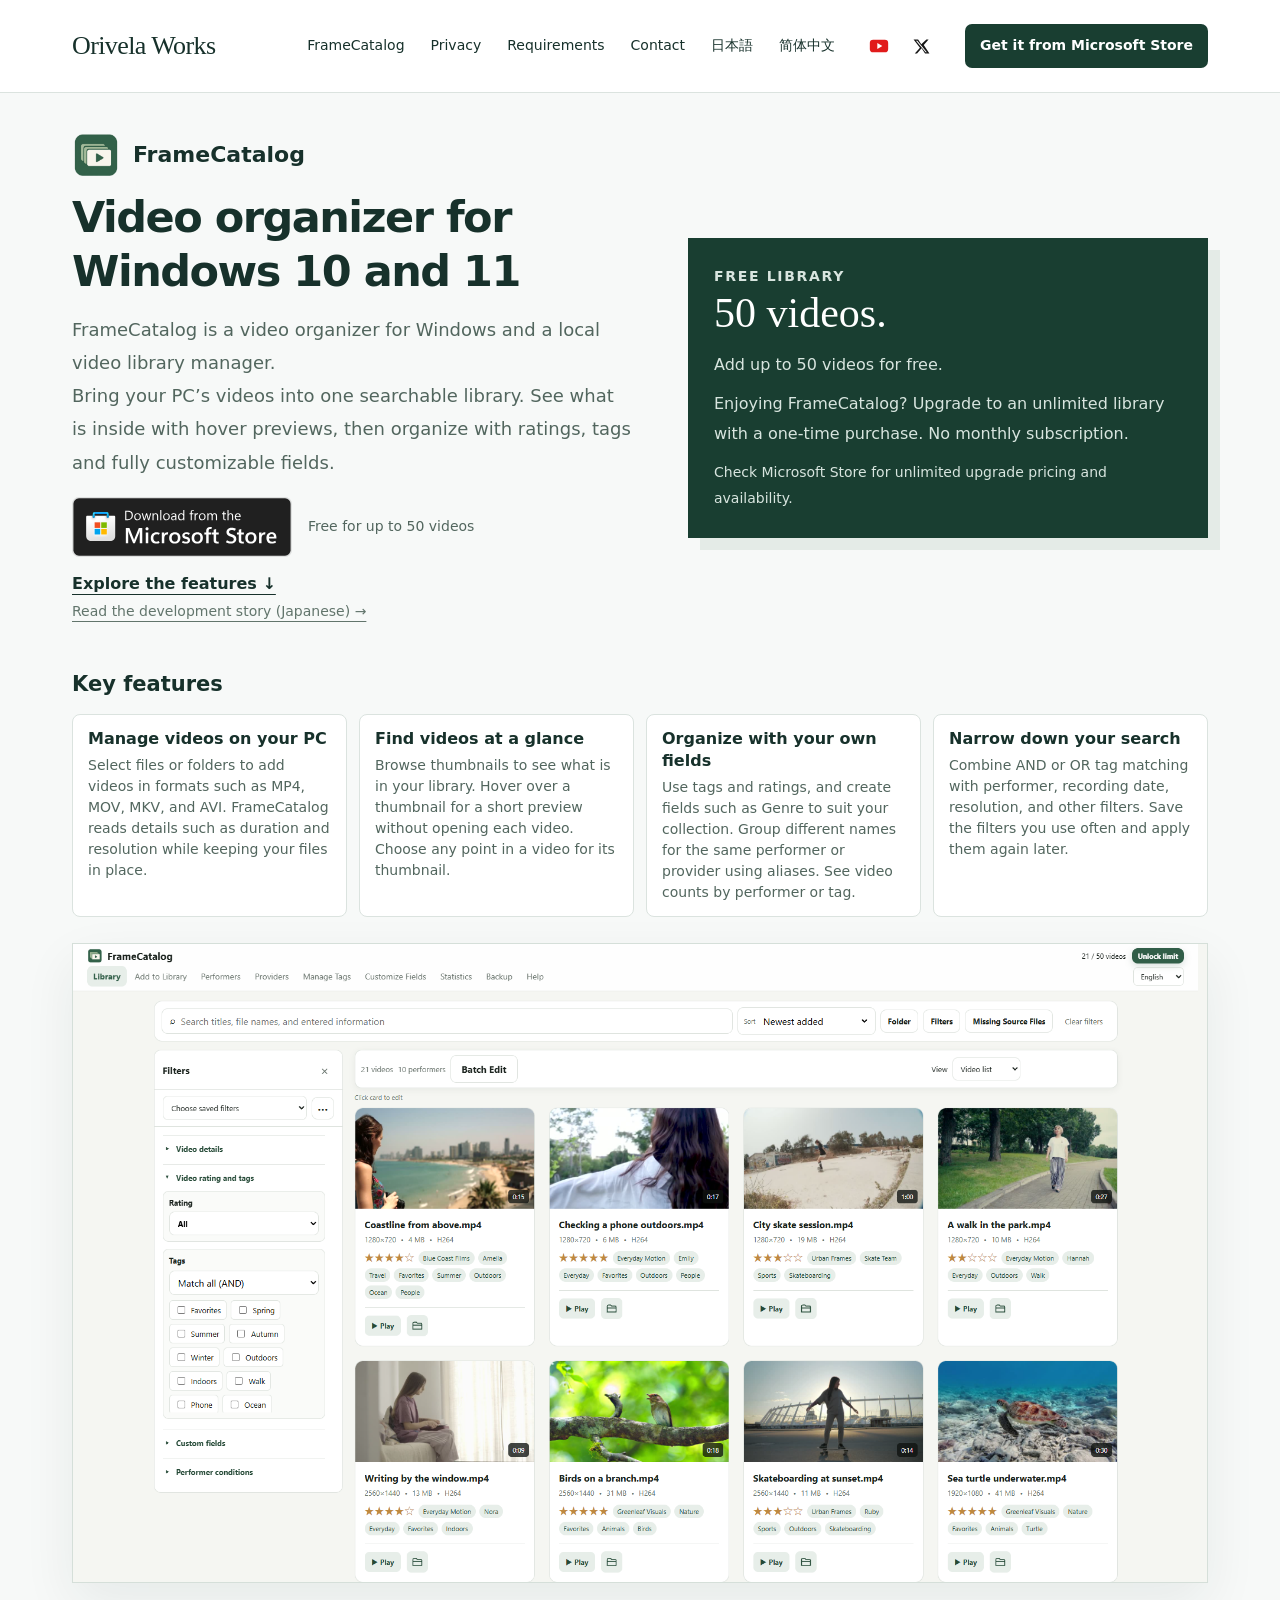
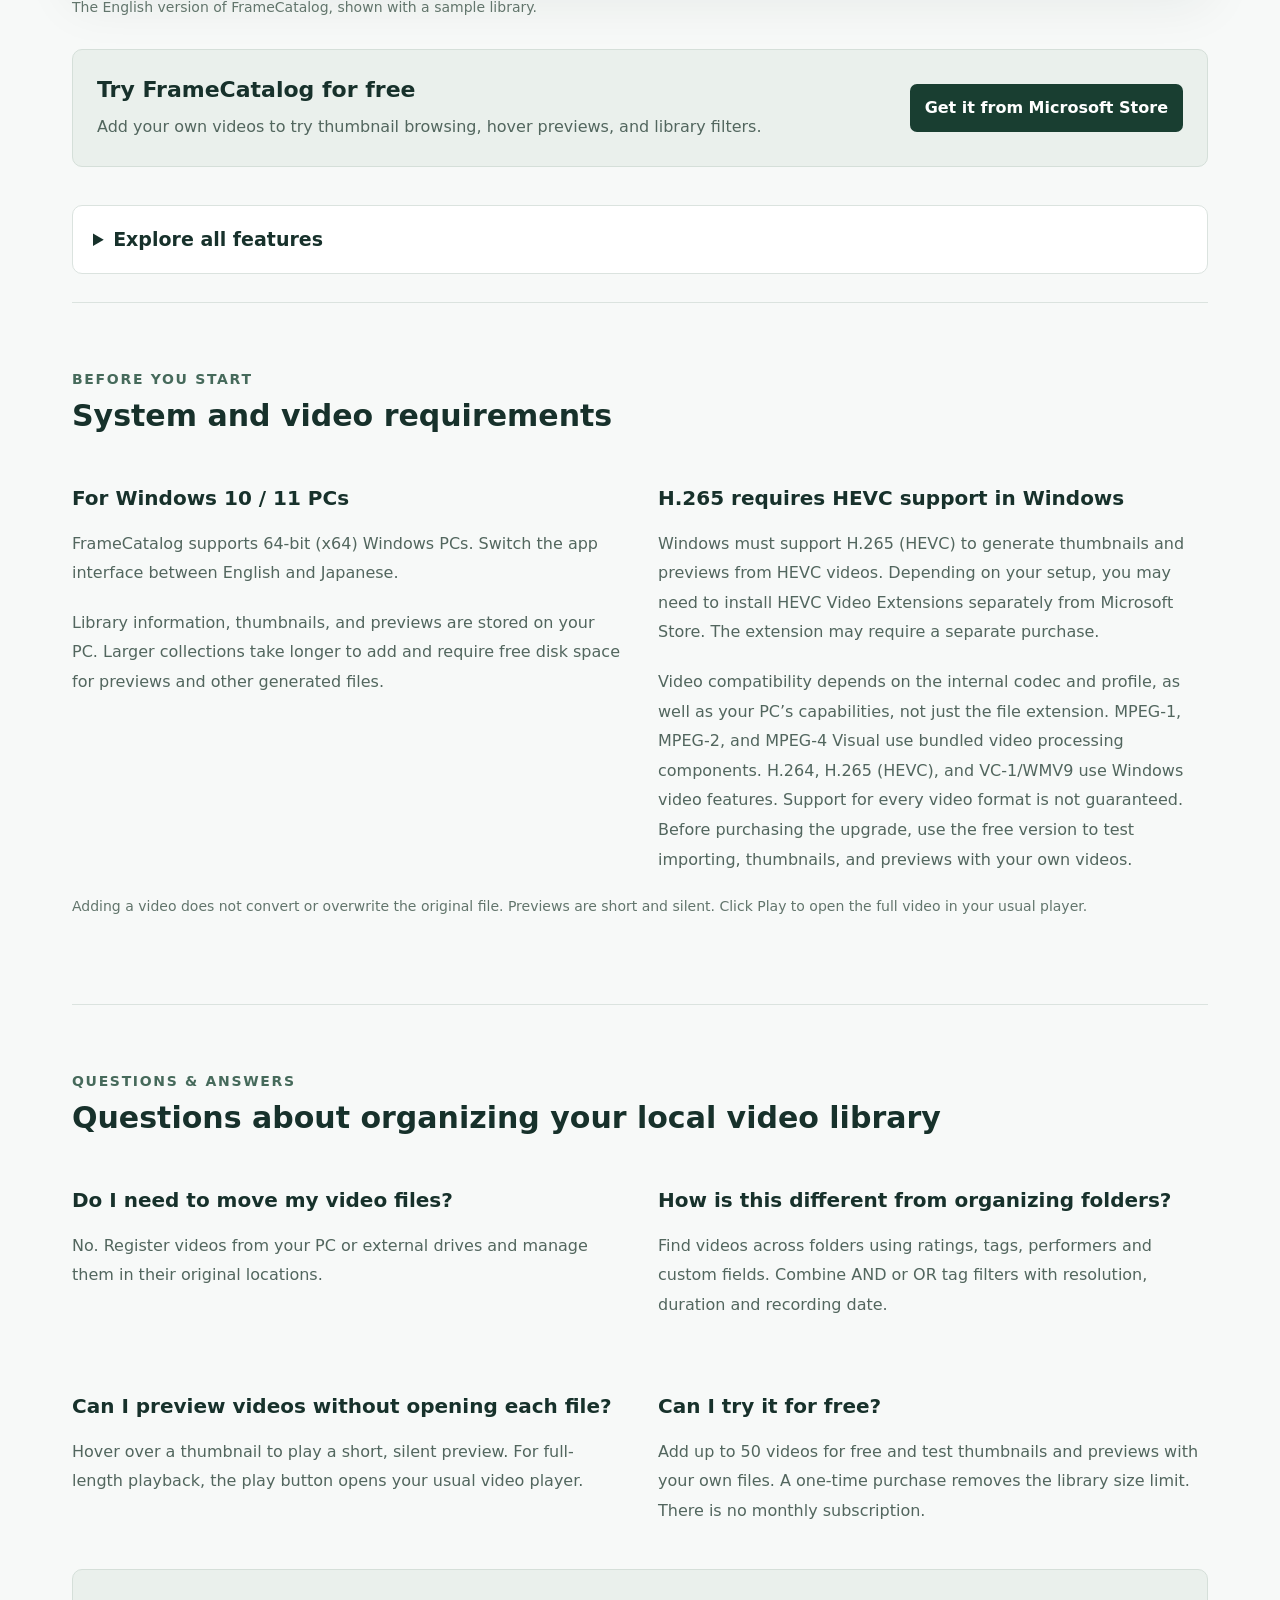
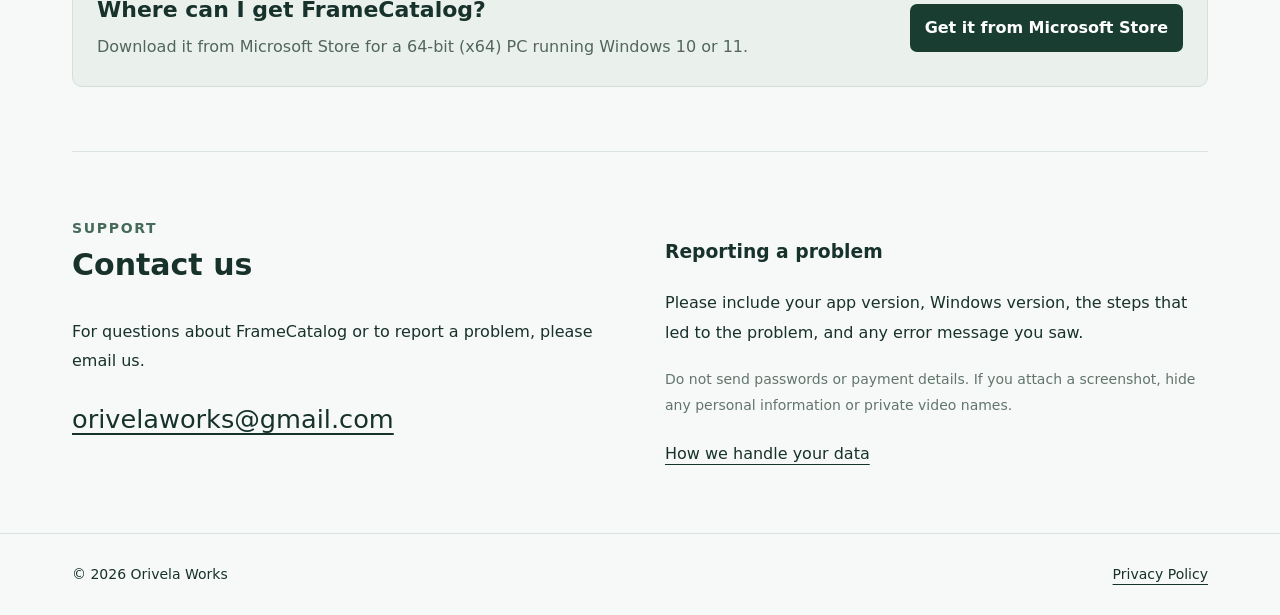
==== en/index.html @ 78413aad "Add files via upload" ====
<!doctype html>
<html lang="en"><head><meta charset="utf-8"><meta name="viewport" content="width=device-width,initial-scale=1"><title>FrameCatalog | Video Organizer for Windows</title><meta name="description" content="FrameCatalog is a video organizer and local video library manager for Windows 10/11. Browse hover previews, organize with tags and custom fields, and find your videos. Free for up to 50 videos."><link rel="icon" type="image/svg+xml" href="data:image/svg+xml,%3Csvg xmlns='http://www.w3.org/2000/svg' viewBox='0 0 32 32'%3E%3Crect width='32' height='32' rx='7' fill='%23193e31'/%3E%3Ccircle cx='16' cy='16' r='9' fill='none' stroke='white' stroke-width='3'/%3E%3C/svg%3E"><link rel="stylesheet" href="../style.css"><link rel="canonical" href="https://orivelaworks.github.io/en/"><meta property="og:type" content="website"><meta property="og:title" content="FrameCatalog | Video Organizer for Windows"><meta property="og:description" content="FrameCatalog is a video organizer and local video library manager for Windows 10/11. Browse hover previews, organize with tags and custom fields, and find your videos. Free for up to 50 videos."><meta property="og:url" content="https://orivelaworks.github.io/en/">
<script type="application/ld+json">
{
  "@context": "https://schema.org",
  "@type": "SoftwareApplication",
  "@id": "https://orivelaworks.github.io/#framecatalog-app",
  "name": "FrameCatalog",
  "description": "FrameCatalog is a video organizer and local video library manager for Windows 10/11. Browse hover previews, organize with tags and custom fields, and find your videos. Free for up to 50 videos.",
  "url": "https://orivelaworks.github.io/en/",
  "operatingSystem": "Windows 10 (x64), Windows 11 (x64)",
  "applicationCategory": "MultimediaApplication",
  "installUrl": "https://apps.microsoft.com/detail/9NKQ7ZGM85SK",
  "screenshot": "https://orivelaworks.github.io/assets/library-en.png",
  "publisher": {
    "@type": "Organization",
    "name": "Orivela Works",
    "url": "https://orivelaworks.github.io/"
  },
  "offers": {
    "@type": "Offer",
    "price": 0,
    "url": "https://apps.microsoft.com/detail/9NKQ7ZGM85SK"
  }
}
</script>
<link rel="alternate" hreflang="ja" href="https://orivelaworks.github.io/"><link rel="alternate" hreflang="en" href="https://orivelaworks.github.io/en/"><link rel="alternate" hreflang="zh-Hans" href="https://orivelaworks.github.io/zh-cn/"><link rel="alternate" hreflang="x-default" href="https://orivelaworks.github.io/">
</head>
<body><a class="skip" href="#main">Skip to content</a><header><nav aria-label="Main navigation"><a class="brand" href="./">Orivela Works</a><div class="navlinks"><a href="#framecatalog">FrameCatalog</a><a href="privacy.html">Privacy</a><a href="#requirements">Requirements</a><a href="#support">Contact</a><a href="../" lang="ja" hreflang="ja" aria-label="日本語に切り替え">日本語</a><a href="../zh-cn/" lang="zh-Hans" hreflang="zh-Hans">简体中文</a><span class="social-links"><a href="https://www.youtube.com/watch?v=H6iewulCBFQ" aria-label="Watch the FrameCatalog demo on YouTube" title="Watch the FrameCatalog demo on YouTube"><svg aria-hidden="true" focusable="false" viewBox="0 0 24 24" width="20" height="20"><rect x="1" y="4.5" width="22" height="15" rx="4" fill="#e11b1b"/><path d="M10 8.5 16 12l-6 3.5Z" fill="#fff"/></svg></a><a href="https://x.com/OrivelaWorks" aria-label="Follow Orivela Works on X" title="Follow Orivela Works on X"><svg aria-hidden="true" focusable="false" viewBox="0 0 24 24" width="17" height="17" fill="currentColor"><path d="M18.9 2H22l-6.8 7.8L23.2 22H17l-4.9-7.4L5.7 22H2.5l7.3-8.4L.8 2h6.4l4.5 6.7L18.9 2ZM17.8 20h1.7L6.1 4H4.2l13.6 16Z"/></svg></a></span><a class="store-nav" href="https://apps.microsoft.com/detail/9NKQ7ZGM85SK">Get it from Microsoft Store</a></div></nav></header>
<main id="main" class="wrap"><section class="hero" id="framecatalog"><div><div class="appmark"><img src="../assets/icon.png" alt="" width="48" height="48">FrameCatalog</div><h1>Video organizer for Windows 10 and 11</h1><p class="lead">FrameCatalog is a video organizer for Windows and a local video library manager.<br>Bring your PC’s videos into one searchable library. See what is inside with hover previews, then organize with ratings, tags and fully customizable fields.</p><div class="hero-download"><a class="store-badge" href="https://apps.microsoft.com/detail/9NKQ7ZGM85SK" aria-label="Download from Microsoft Store"><img src="../assets/microsoft-store-en.svg" alt="Download from Microsoft Store" width="220" height="60"></a><span>Free for up to 50 videos</span></div><a class="jump" href="#features">Explore the features ↓</a><p class="note"><a class="developer-article" href="https://note.com/orivelaworks/n/n27f086cb10d2" hreflang="ja">Read the development story (Japanese) →</a></p></div><section class="quick-features" id="features"><h2>Key features</h2><div class="quick-grid"><article><h3>Manage videos on your PC</h3><p>Select files or folders to add videos in formats such as MP4, MOV, MKV, and AVI. FrameCatalog reads details such as duration and resolution while keeping your files in place.</p></article><article><h3>Find videos at a glance</h3><p>Browse thumbnails to see what is in your library. Hover over a thumbnail for a short preview without opening each video. Choose any point in a video for its thumbnail.</p></article><article><h3>Organize with your own fields</h3><p>Use tags and ratings, and create fields such as Genre to suit your collection. Group different names for the same performer or provider using aliases. See video counts by performer or tag.</p></article><article><h3>Narrow down your search</h3><p>Combine AND or OR tag matching with performer, recording date, resolution, and other filters. Save the filters you use often and apply them again later.</p></article></div></section><aside class="hero-side" aria-label="Free library and unlimited upgrade"><div class="eyebrow" style="color:#d8e5df">FREE LIBRARY</div><h2>50 videos.</h2><p>Add up to 50 videos for free.</p><p>Enjoying FrameCatalog? Upgrade to an unlimited library with a one-time purchase. No monthly subscription.</p><p class="small">Check Microsoft Store for unlimited upgrade pricing and availability.</p></aside></section>
<figure class="showcase"><img src="../assets/library-en.png" alt="FrameCatalog video library showing thumbnails, star ratings, and tag filters" width="1920" height="1080"><figcaption>The English version of FrameCatalog, shown with a sample library.</figcaption></figure>
<aside class="store-callout" aria-label="Try FrameCatalog for free"><div><h2>Try FrameCatalog for free</h2><p>Add your own videos to try thumbnail browsing, hover previews, and library filters.</p></div><a class="store-action" href="https://apps.microsoft.com/detail/9NKQ7ZGM85SK">Get it from Microsoft Store</a></aside><details class="feature-details"><summary>Explore all features</summary><div class="feature-detail-content">
<section class="section" id="feature-import"><h2>Add videos</h2><p>Select individual files or add an entire folder, with the option to include subfolders. FrameCatalog keeps the original files in place, reads details such as duration and resolution, and generates thumbnails.</p><p>FrameCatalog can read recording dates and times when they are available in the video metadata. The import results show which files could not be added.</p></section>
<section class="section" id="feature-preview"><h2>Preview videos</h2><p>Hover over a thumbnail to play a short, silent preview. Open the original in your usual player when you want to watch the whole video.</p><p>You can replace an automatically generated thumbnail. Enter a time or move the slider, check the frame, and choose the scene you want to use.</p></section>
<section class="section" id="feature-manage"><h2>Organize your library</h2><p>Use tags and five-star ratings, and create your own text, date, or choice fields. Batch editing lets you update the same information across multiple videos.</p><p>Keep aliases for each performer or provider together. Give performers their own ratings and favorite ranks, group their videos, and record details such as clothing separately for each video.</p><figure class="detail-shot"><a href="../assets/performers-en.png"><img src="../assets/performers-en.png" alt="Videos grouped by performer with star ratings and favorite ranks" width="1920" height="1080" loading="lazy"></a></figure><h3>See what is in your library</h3><p>View statistics for your entire library or just the filtered results. Check video and performer counts, total duration, and source file size. Select a performer or tag in the breakdown to see the matching videos.</p></section>
<section class="section" id="feature-search"><h2>Search and filter</h2><p>Search by file name or entered information. Combine tags, ratings, recording date ranges, resolution, duration, and folders. Match all selected tags with AND, or any of them with OR.</p><p>Find videos by a performer’s name or alias. Name and save the filters you use often so you can apply them again later.</p><figure class="detail-shot"><a href="../assets/filter-en.png"><img src="../assets/filter-en.png" alt="Video library filtered by the Outdoors tag" width="1920" height="1080" loading="lazy"></a></figure></section>
<section class="section" id="feature-backup"><h2>Back up and restore</h2><p>Back up your library entries, custom fields, thumbnails, previews, and display settings together, and restore them when needed. Back up your original video files separately.</p></section>
</div></details><section class="section" id="requirements"><div class="eyebrow">BEFORE YOU START</div><h2>System and video requirements</h2><div class="features"><article><h3>For Windows 10 / 11 PCs</h3><p>FrameCatalog supports 64-bit (x64) Windows PCs. Switch the app interface between English and Japanese.</p><p>Library information, thumbnails, and previews are stored on your PC. Larger collections take longer to add and require free disk space for previews and other generated files.</p></article><article><h3>H.265 requires HEVC support in Windows</h3><p>Windows must support H.265 (HEVC) to generate thumbnails and previews from HEVC videos. Depending on your setup, you may need to install HEVC Video Extensions separately from Microsoft Store. The extension may require a separate purchase.</p><p>Video compatibility depends on the internal codec and profile, as well as your PC’s capabilities, not just the file extension. MPEG-1, MPEG-2, and MPEG-4 Visual use bundled video processing components. H.264, H.265 (HEVC), and VC-1/WMV9 use Windows video features. Support for every video format is not guaranteed. Before purchasing the upgrade, use the free version to test importing, thumbnails, and previews with your own videos.</p></article></div><p class="note">Adding a video does not convert or overwrite the original file. Previews are short and silent. Click Play to open the full video in your usual player.</p></section><section class="section" id="faq"><div class="eyebrow">QUESTIONS &amp; ANSWERS</div><h2>Questions about organizing your local video library</h2><div class="features"><article><h3>Do I need to move my video files?</h3><p>No. Register videos from your PC or external drives and manage them in their original locations.</p></article><article><h3>How is this different from organizing folders?</h3><p>Find videos across folders using ratings, tags, performers and custom fields. Combine AND or OR tag filters with resolution, duration and recording date.</p></article><article><h3>Can I preview videos without opening each file?</h3><p>Hover over a thumbnail to play a short, silent preview. For full-length playback, the play button opens your usual video player.</p></article><article><h3>Can I try it for free?</h3><p>Add up to 50 videos for free and test thumbnails and previews with your own files. A one-time purchase removes the library size limit. There is no monthly subscription.</p></article></div><div class="store-callout"><div><h3>Where can I get FrameCatalog?</h3><p>Download it from Microsoft Store for a 64-bit (x64) PC running Windows 10 or 11.</p></div><a class="store-action" href="https://apps.microsoft.com/detail/9NKQ7ZGM85SK">Get it from Microsoft Store</a></div></section><section class="section contact" id="support"><div><div class="eyebrow">SUPPORT</div><h2>Contact us</h2><p>For questions about FrameCatalog or to report a problem, please email us.</p><a class="email" href="mailto:orivelaworks@gmail.com">orivelaworks@gmail.com</a></div><div><h3>Reporting a problem</h3><p>Please include your app version, Windows version, the steps that led to the problem, and any error message you saw.</p><p class="note">Do not send passwords or payment details. If you attach a screenshot, hide any personal information or private video names.</p><a href="privacy.html">How we handle your data</a></div></section></main>
<footer><div class="wrap foot"><span>© 2026 Orivela Works</span><a href="privacy.html">Privacy Policy</a></div></footer></body></html>
---- style.css ----
*{box-sizing:border-box}html{scroll-behavior:smooth;scroll-padding-top:90px}body{margin:0;color:#17312b;background:#f7f9f8;font-family:system-ui,-apple-system,'Segoe UI','Yu Gothic',sans-serif;font-size:16px;line-height:1.85}a{color:inherit;text-underline-offset:5px}a:focus-visible{outline:3px solid #d08a2b;outline-offset:5px}header{border-bottom:1px solid #dbe3df;background:#fff}nav{max-width:1200px;margin:auto;padding:22px 32px;display:flex;align-items:center;justify-content:space-between;gap:24px}.brand{font-family:Georgia,serif;font-size:26px;letter-spacing:-.6px;text-decoration:none}.navlinks{display:flex;gap:26px;font-size:14px}.navlinks a{text-decoration:none}.navlinks a:hover{text-decoration:underline}.wrap{max-width:1200px;margin:auto;padding:0 32px}.hero{padding:76px 0 60px;display:grid;grid-template-columns:1.1fr 1fr;gap:68px;align-items:center}.eyebrow{font-size:14px;letter-spacing:.12em;font-weight:650;color:#466a5b}.appmark{display:flex;align-items:center;gap:13px;font-size:22px;font-weight:650;margin-bottom:28px}.appmark img{width:48px;height:48px}h1{font-size:clamp(32px,4vw,52px);line-height:1.45;letter-spacing:-.035em;margin:14px 0 24px}p{margin:0 0 20px}.lead{font-size:18px;color:#52665e;max-width:560px}.status{display:inline-block;padding:6px 13px;border:1px solid #b9cabe;border-radius:4px;font-size:14px}.hero-side{background:#193e31;color:#fff;padding:42px;box-shadow:12px 12px 0 #e4ebe7}.hero-side h2{font-family:Georgia,serif;font-size:58px;line-height:1.15;margin:0 0 12px;font-weight:400}.hero-side p{color:#d8e5df}.hero-side .small{font-size:14px;margin:22px 0 0}.jump{display:inline-block;margin-top:12px;font-weight:650}.showcase{margin:0 0 72px}.showcase img{display:block;width:100%;height:auto;border:1px solid #d5dfd9;box-shadow:0 20px 50px #14312412}.showcase figcaption{font-size:14px;color:#62756c;margin-top:12px}.section{padding:64px 0;border-top:1px solid #dbe3df}.section h2{font-size:30px;line-height:1.5;margin:0 0 30px}.features{display:grid;grid-template-columns:repeat(2,1fr);gap:36px}.features h3{font-size:20px;margin:12px 0}.features p{color:#52665e}.num{font-size:14px;color:#60796b}.detail{display:grid;grid-template-columns:1.25fr 1fr;gap:44px;align-items:center;margin-top:48px}.detail img{width:100%;border:1px solid #d5dfd9}.detail h3{font-size:24px;margin:0 0 16px}.contact{display:grid;grid-template-columns:1fr 1fr;gap:50px}.email{font-size:clamp(18px,2vw,26px);overflow-wrap:anywhere}.note{font-size:14px;color:#62756c}footer{border-top:1px solid #dbe3df;padding:28px 0;font-size:14px}.foot{display:flex;justify-content:space-between;gap:24px;flex-wrap:wrap}.policy{max-width:800px;margin:0 auto;padding:64px 28px 80px}.policy h1{font-size:36px}.policy h2{font-size:22px;margin:38px 0 12px}.policy ul{padding-left:24px}.policy .intro{padding:24px;background:#eaf0ec;border-left:3px solid #305e48}.skip{position:absolute;top:-100px;left:12px;background:white;padding:8px;z-index:10}.skip:focus{top:10px}@media(max-width:760px){nav{padding:18px 22px;align-items:flex-start;flex-direction:column;gap:12px}.navlinks{gap:16px;flex-wrap:wrap}.wrap{padding:0 22px}.hero{padding-top:44px;grid-template-columns:1fr;gap:28px}.hero-side{padding:28px;box-shadow:7px 7px 0 #e4ebe7}.hero-side h2{font-size:42px}.features,.detail,.contact{grid-template-columns:1fr;gap:22px}.section{padding:42px 0}.showcase{margin-bottom:44px}.policy{padding-top:38px}.policy h1{font-size:30px}}@media(prefers-reduced-motion:reduce){html{scroll-behavior:auto}}
.detail img{height:auto;display:block}

.store-badge{display:inline-block;margin-top:20px;line-height:0;max-width:100%;text-decoration:none}.store-badge img{display:block;width:220px;max-width:100%;height:auto}.update-status{border-left:3px solid #b9cabe;padding:10px 14px;background:#edf2ef}

.launch-sale{margin-top:26px;padding-top:22px;border-top:1px solid #ffffff40}.launch-sale>strong{display:block;color:#fff;font-size:16px;margin-bottom:10px}.launch-sale p{margin-bottom:8px}.launch-sale .sale-price{font-size:36px;font-weight:700;color:#fff;line-height:1.5}.launch-sale .sale-period{font-size:14px;margin-bottom:0}

.navlinks{align-items:center}
.navlinks .store-nav,.store-action{
  display:inline-block;padding:9px 15px;border-radius:7px;
  background:#193e31;color:#fff;font-weight:650;text-decoration:none;
}
.navlinks .store-nav:hover,.store-action:hover{background:#295641;text-decoration:underline}
.hero-download{display:flex;flex-wrap:wrap;align-items:center;gap:8px 16px;margin-top:18px}
.hero-download .store-badge{margin-top:0}
.hero-download span{font-size:14px;color:#52665e}
.store-callout{
  display:flex;align-items:center;justify-content:space-between;gap:16px 28px;
  flex-wrap:wrap;padding:24px;background:#eaf0ec;border:1px solid #d5dfd9;
  border-radius:10px;margin:0 0 38px;
}
.store-callout h2,.store-callout h3{font-size:22px;margin:0 0 6px;line-height:1.45}
.store-callout p{margin:0;color:#52665e}
#faq .store-callout{margin:24px 0 0}

.hero{padding:38px 0 26px;gap:44px}
.hero .appmark{margin-bottom:12px}
.hero h1{margin:8px 0 14px;font-size:clamp(28px,3.4vw,43px);line-height:1.25}
.hero .lead{margin-bottom:12px}
.hero-side{padding:26px}
.hero-side h2{font-size:42px}
.hero-side p{margin-bottom:10px}
.hero-side .launch-sale{margin-top:12px;padding-top:10px}
.hero-side .sale-price{font-size:28px}
.hero-side .small{margin-top:12px}
.quick-features{padding:0 0 22px}
.quick-features h2{font-size:21px;margin:0 0 10px}
.quick-grid{display:grid;grid-template-columns:repeat(4,minmax(0,1fr));gap:12px}
.quick-grid article{padding:13px 15px;background:#fff;border:1px solid #dbe3df;border-radius:8px}
.quick-grid h3{font-size:16px;line-height:1.4;margin:0 0 5px}
.quick-grid p{font-size:14px;line-height:1.5;color:#52665e;margin:0}
.showcase{margin-bottom:28px}
.feature-details{margin-bottom:28px;border:1px solid #dbe3df;border-radius:10px;background:#fff}
.feature-details summary{cursor:pointer;padding:16px 20px;font-size:19px;font-weight:650}
.feature-detail-content{padding:0 20px}
.feature-detail-content .section{padding:28px 0}
.detail-shot{margin:20px 0 0}
.detail-shot img{display:block;width:100%;height:auto;border:1px solid #d5dfd9}
@media(max-width:760px){
 .hero{padding-top:24px;gap:20px}
 .hero-side{padding:20px}
 .quick-grid{grid-template-columns:repeat(2,minmax(0,1fr));gap:8px}
 .quick-grid article{padding:10px}
 .quick-grid h3{font-size:15px}
}

.hero .quick-features{grid-column:1/-1;padding:0}
@media(min-width:761px){
 .hero{row-gap:20px}
 .hero>.hero-side{grid-column:2;grid-row:1}
 .hero>.quick-features{grid-row:2}
}

/* Social links in the site header */
.navlinks { flex-wrap: wrap; justify-content: flex-end; }
.social-links { display: inline-flex; align-items: center; gap: 6px; flex: none; }
.social-links a { display: inline-grid; place-items: center; width: 36px; height: 36px; border-radius: 8px; color: #161616; }
.social-links a:hover { background: #e7eee9; }
.social-links a:focus-visible { outline: 2px solid #295641; outline-offset: 2px; }
@media (max-width: 760px) {
  .navlinks { justify-content: flex-start; }
}
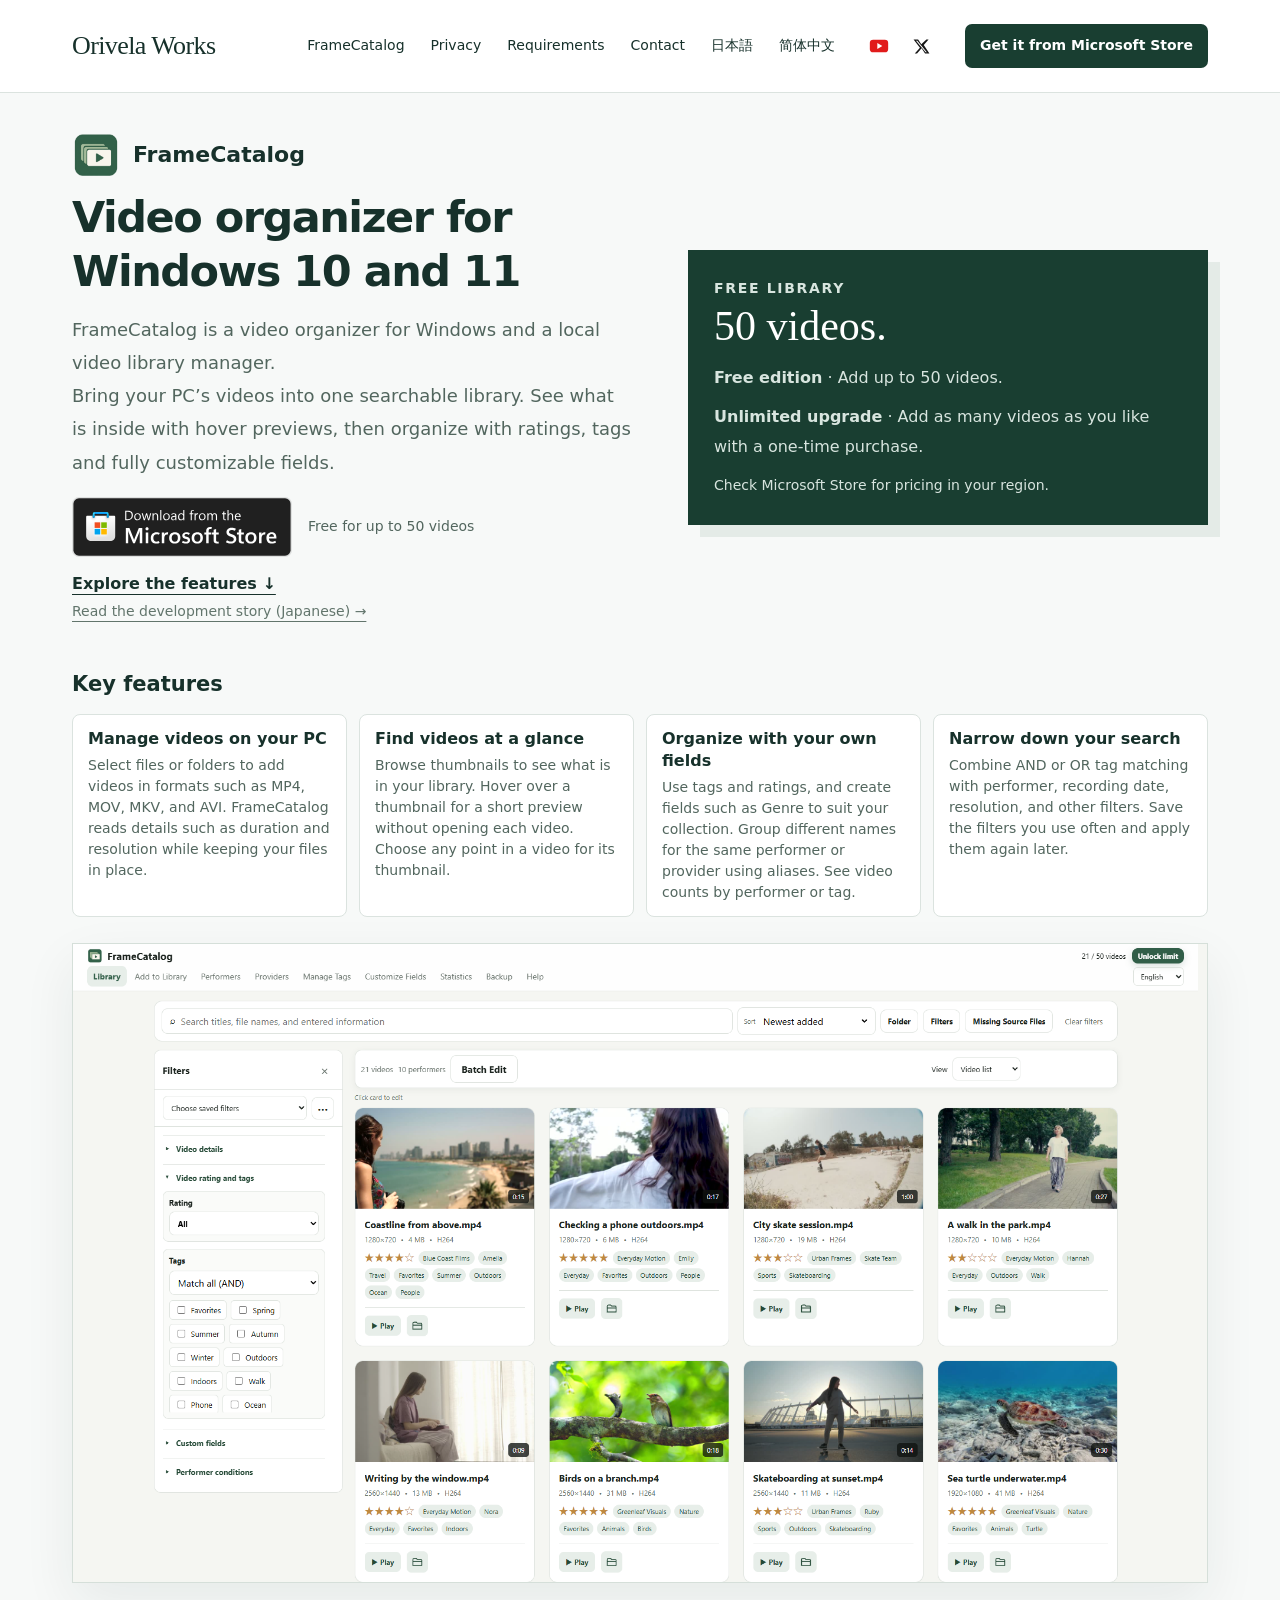
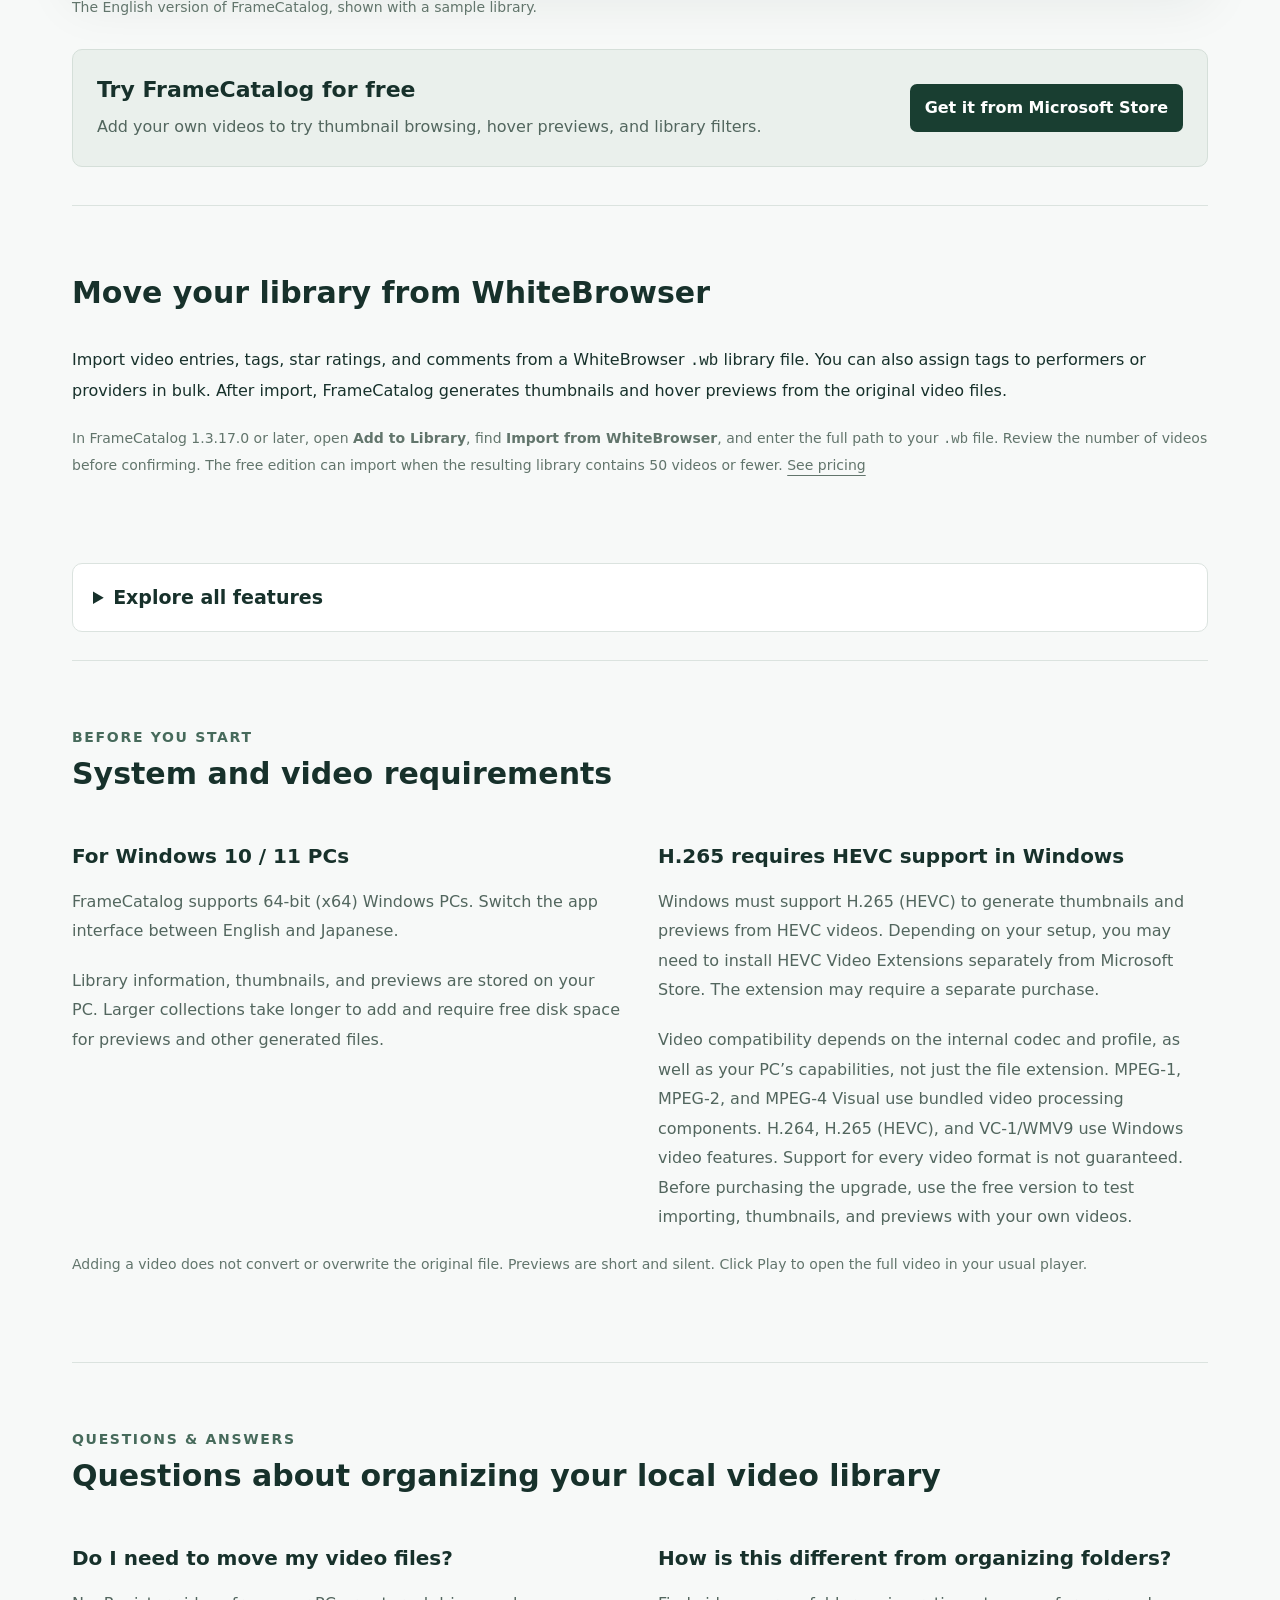
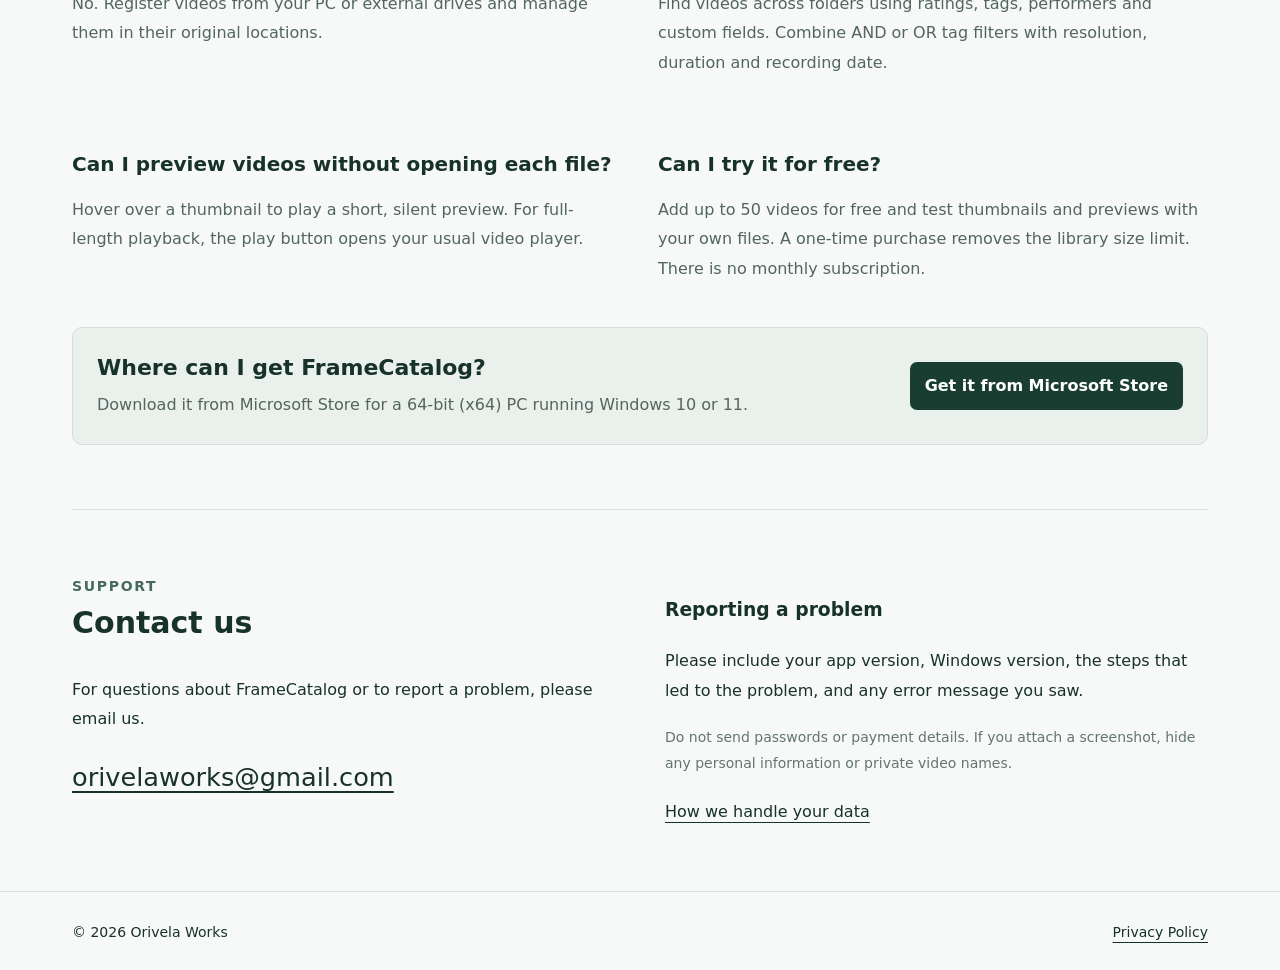
==== commit b26aacf8: "Add files via upload" ====
--- a/en/index.html
+++ b/en/index.html
@@ -27,9 +27,9 @@
 <link rel="alternate" hreflang="ja" href="https://orivelaworks.github.io/"><link rel="alternate" hreflang="en" href="https://orivelaworks.github.io/en/"><link rel="alternate" hreflang="zh-Hans" href="https://orivelaworks.github.io/zh-cn/"><link rel="alternate" hreflang="x-default" href="https://orivelaworks.github.io/">
 </head>
 <body><a class="skip" href="#main">Skip to content</a><header><nav aria-label="Main navigation"><a class="brand" href="./">Orivela Works</a><div class="navlinks"><a href="#framecatalog">FrameCatalog</a><a href="privacy.html">Privacy</a><a href="#requirements">Requirements</a><a href="#support">Contact</a><a href="../" lang="ja" hreflang="ja" aria-label="日本語に切り替え">日本語</a><a href="../zh-cn/" lang="zh-Hans" hreflang="zh-Hans">简体中文</a><span class="social-links"><a href="https://www.youtube.com/watch?v=H6iewulCBFQ" aria-label="Watch the FrameCatalog demo on YouTube" title="Watch the FrameCatalog demo on YouTube"><svg aria-hidden="true" focusable="false" viewBox="0 0 24 24" width="20" height="20"><rect x="1" y="4.5" width="22" height="15" rx="4" fill="#e11b1b"/><path d="M10 8.5 16 12l-6 3.5Z" fill="#fff"/></svg></a><a href="https://x.com/OrivelaWorks" aria-label="Follow Orivela Works on X" title="Follow Orivela Works on X"><svg aria-hidden="true" focusable="false" viewBox="0 0 24 24" width="17" height="17" fill="currentColor"><path d="M18.9 2H22l-6.8 7.8L23.2 22H17l-4.9-7.4L5.7 22H2.5l7.3-8.4L.8 2h6.4l4.5 6.7L18.9 2ZM17.8 20h1.7L6.1 4H4.2l13.6 16Z"/></svg></a></span><a class="store-nav" href="https://apps.microsoft.com/detail/9NKQ7ZGM85SK">Get it from Microsoft Store</a></div></nav></header>
-<main id="main" class="wrap"><section class="hero" id="framecatalog"><div><div class="appmark"><img src="../assets/icon.png" alt="" width="48" height="48">FrameCatalog</div><h1>Video organizer for Windows 10 and 11</h1><p class="lead">FrameCatalog is a video organizer for Windows and a local video library manager.<br>Bring your PC’s videos into one searchable library. See what is inside with hover previews, then organize with ratings, tags and fully customizable fields.</p><div class="hero-download"><a class="store-badge" href="https://apps.microsoft.com/detail/9NKQ7ZGM85SK" aria-label="Download from Microsoft Store"><img src="../assets/microsoft-store-en.svg" alt="Download from Microsoft Store" width="220" height="60"></a><span>Free for up to 50 videos</span></div><a class="jump" href="#features">Explore the features ↓</a><p class="note"><a class="developer-article" href="https://note.com/orivelaworks/n/n27f086cb10d2" hreflang="ja">Read the development story (Japanese) →</a></p></div><section class="quick-features" id="features"><h2>Key features</h2><div class="quick-grid"><article><h3>Manage videos on your PC</h3><p>Select files or folders to add videos in formats such as MP4, MOV, MKV, and AVI. FrameCatalog reads details such as duration and resolution while keeping your files in place.</p></article><article><h3>Find videos at a glance</h3><p>Browse thumbnails to see what is in your library. Hover over a thumbnail for a short preview without opening each video. Choose any point in a video for its thumbnail.</p></article><article><h3>Organize with your own fields</h3><p>Use tags and ratings, and create fields such as Genre to suit your collection. Group different names for the same performer or provider using aliases. See video counts by performer or tag.</p></article><article><h3>Narrow down your search</h3><p>Combine AND or OR tag matching with performer, recording date, resolution, and other filters. Save the filters you use often and apply them again later.</p></article></div></section><aside class="hero-side" aria-label="Free library and unlimited upgrade"><div class="eyebrow" style="color:#d8e5df">FREE LIBRARY</div><h2>50 videos.</h2><p>Add up to 50 videos for free.</p><p>Enjoying FrameCatalog? Upgrade to an unlimited library with a one-time purchase. No monthly subscription.</p><p class="small">Check Microsoft Store for unlimited upgrade pricing and availability.</p></aside></section>
+<main id="main" class="wrap"><section class="hero" id="framecatalog"><div><div class="appmark"><img src="../assets/icon.png" alt="" width="48" height="48">FrameCatalog</div><h1>Video organizer for Windows 10 and 11</h1><p class="lead">FrameCatalog is a video organizer for Windows and a local video library manager.<br>Bring your PC’s videos into one searchable library. See what is inside with hover previews, then organize with ratings, tags and fully customizable fields.</p><div class="hero-download"><a class="store-badge" href="https://apps.microsoft.com/detail/9NKQ7ZGM85SK" aria-label="Download from Microsoft Store"><img src="../assets/microsoft-store-en.svg" alt="Download from Microsoft Store" width="220" height="60"></a><span>Free for up to 50 videos</span></div><a class="jump" href="#features">Explore the features ↓</a><p class="note"><a class="developer-article" href="https://note.com/orivelaworks/n/n27f086cb10d2" hreflang="ja">Read the development story (Japanese) →</a></p></div><section class="quick-features" id="features"><h2>Key features</h2><div class="quick-grid"><article><h3>Manage videos on your PC</h3><p>Select files or folders to add videos in formats such as MP4, MOV, MKV, and AVI. FrameCatalog reads details such as duration and resolution while keeping your files in place.</p></article><article><h3>Find videos at a glance</h3><p>Browse thumbnails to see what is in your library. Hover over a thumbnail for a short preview without opening each video. Choose any point in a video for its thumbnail.</p></article><article><h3>Organize with your own fields</h3><p>Use tags and ratings, and create fields such as Genre to suit your collection. Group different names for the same performer or provider using aliases. See video counts by performer or tag.</p></article><article><h3>Narrow down your search</h3><p>Combine AND or OR tag matching with performer, recording date, resolution, and other filters. Save the filters you use often and apply them again later.</p></article></div></section><aside class="hero-side" id="pricing" aria-label="Free library and unlimited upgrade"><div class="eyebrow" style="color:#d8e5df">FREE LIBRARY</div><h2>50 videos.</h2><p><strong>Free edition</strong> · Add up to 50 videos.</p><p><strong>Unlimited upgrade</strong> · Add as many videos as you like with a one-time purchase.</p><p class="small">Check Microsoft Store for pricing in your region.</p></aside></section>
 <figure class="showcase"><img src="../assets/library-en.png" alt="FrameCatalog video library showing thumbnails, star ratings, and tag filters" width="1920" height="1080"><figcaption>The English version of FrameCatalog, shown with a sample library.</figcaption></figure>
-<aside class="store-callout" aria-label="Try FrameCatalog for free"><div><h2>Try FrameCatalog for free</h2><p>Add your own videos to try thumbnail browsing, hover previews, and library filters.</p></div><a class="store-action" href="https://apps.microsoft.com/detail/9NKQ7ZGM85SK">Get it from Microsoft Store</a></aside><details class="feature-details"><summary>Explore all features</summary><div class="feature-detail-content">
+<aside class="store-callout" aria-label="Try FrameCatalog for free"><div><h2>Try FrameCatalog for free</h2><p>Add your own videos to try thumbnail browsing, hover previews, and library filters.</p></div><a class="store-action" href="https://apps.microsoft.com/detail/9NKQ7ZGM85SK">Get it from Microsoft Store</a></aside><section class="section" id="whitebrowser-migration"><h2>Move your library from WhiteBrowser</h2><p>Import video entries, tags, star ratings, and comments from a WhiteBrowser <code>.wb</code> library file. You can also assign tags to performers or providers in bulk. After import, FrameCatalog generates thumbnails and hover previews from the original video files.</p><p class="note">In FrameCatalog 1.3.17.0 or later, open <strong>Add to Library</strong>, find <strong>Import from WhiteBrowser</strong>, and enter the full path to your <code>.wb</code> file. Review the number of videos before confirming. The free edition can import when the resulting library contains 50 videos or fewer. <a href="#pricing">See pricing</a></p></section><details class="feature-details"><summary>Explore all features</summary><div class="feature-detail-content">
 <section class="section" id="feature-import"><h2>Add videos</h2><p>Select individual files or add an entire folder, with the option to include subfolders. FrameCatalog keeps the original files in place, reads details such as duration and resolution, and generates thumbnails.</p><p>FrameCatalog can read recording dates and times when they are available in the video metadata. The import results show which files could not be added.</p></section>
 <section class="section" id="feature-preview"><h2>Preview videos</h2><p>Hover over a thumbnail to play a short, silent preview. Open the original in your usual player when you want to watch the whole video.</p><p>You can replace an automatically generated thumbnail. Enter a time or move the slider, check the frame, and choose the scene you want to use.</p></section>
 <section class="section" id="feature-manage"><h2>Organize your library</h2><p>Use tags and five-star ratings, and create your own text, date, or choice fields. Batch editing lets you update the same information across multiple videos.</p><p>Keep aliases for each performer or provider together. Give performers their own ratings and favorite ranks, group their videos, and record details such as clothing separately for each video.</p><figure class="detail-shot"><a href="../assets/performers-en.png"><img src="../assets/performers-en.png" alt="Videos grouped by performer with star ratings and favorite ranks" width="1920" height="1080" loading="lazy"></a></figure><h3>See what is in your library</h3><p>View statistics for your entire library or just the filtered results. Check video and performer counts, total duration, and source file size. Select a performer or tag in the breakdown to see the matching videos.</p></section>
--- a/style.css
+++ b/style.css
@@ -1,65 +1,65 @@
-*{box-sizing:border-box}html{scroll-behavior:smooth;scroll-padding-top:90px}body{margin:0;color:#17312b;background:#f7f9f8;font-family:system-ui,-apple-system,'Segoe UI','Yu Gothic',sans-serif;font-size:16px;line-height:1.85}a{color:inherit;text-underline-offset:5px}a:focus-visible{outline:3px solid #d08a2b;outline-offset:5px}header{border-bottom:1px solid #dbe3df;background:#fff}nav{max-width:1200px;margin:auto;padding:22px 32px;display:flex;align-items:center;justify-content:space-between;gap:24px}.brand{font-family:Georgia,serif;font-size:26px;letter-spacing:-.6px;text-decoration:none}.navlinks{display:flex;gap:26px;font-size:14px}.navlinks a{text-decoration:none}.navlinks a:hover{text-decoration:underline}.wrap{max-width:1200px;margin:auto;padding:0 32px}.hero{padding:76px 0 60px;display:grid;grid-template-columns:1.1fr 1fr;gap:68px;align-items:center}.eyebrow{font-size:14px;letter-spacing:.12em;font-weight:650;color:#466a5b}.appmark{display:flex;align-items:center;gap:13px;font-size:22px;font-weight:650;margin-bottom:28px}.appmark img{width:48px;height:48px}h1{font-size:clamp(32px,4vw,52px);line-height:1.45;letter-spacing:-.035em;margin:14px 0 24px}p{margin:0 0 20px}.lead{font-size:18px;color:#52665e;max-width:560px}.status{display:inline-block;padding:6px 13px;border:1px solid #b9cabe;border-radius:4px;font-size:14px}.hero-side{background:#193e31;color:#fff;padding:42px;box-shadow:12px 12px 0 #e4ebe7}.hero-side h2{font-family:Georgia,serif;font-size:58px;line-height:1.15;margin:0 0 12px;font-weight:400}.hero-side p{color:#d8e5df}.hero-side .small{font-size:14px;margin:22px 0 0}.jump{display:inline-block;margin-top:12px;font-weight:650}.showcase{margin:0 0 72px}.showcase img{display:block;width:100%;height:auto;border:1px solid #d5dfd9;box-shadow:0 20px 50px #14312412}.showcase figcaption{font-size:14px;color:#62756c;margin-top:12px}.section{padding:64px 0;border-top:1px solid #dbe3df}.section h2{font-size:30px;line-height:1.5;margin:0 0 30px}.features{display:grid;grid-template-columns:repeat(2,1fr);gap:36px}.features h3{font-size:20px;margin:12px 0}.features p{color:#52665e}.num{font-size:14px;color:#60796b}.detail{display:grid;grid-template-columns:1.25fr 1fr;gap:44px;align-items:center;margin-top:48px}.detail img{width:100%;border:1px solid #d5dfd9}.detail h3{font-size:24px;margin:0 0 16px}.contact{display:grid;grid-template-columns:1fr 1fr;gap:50px}.email{font-size:clamp(18px,2vw,26px);overflow-wrap:anywhere}.note{font-size:14px;color:#62756c}footer{border-top:1px solid #dbe3df;padding:28px 0;font-size:14px}.foot{display:flex;justify-content:space-between;gap:24px;flex-wrap:wrap}.policy{max-width:800px;margin:0 auto;padding:64px 28px 80px}.policy h1{font-size:36px}.policy h2{font-size:22px;margin:38px 0 12px}.policy ul{padding-left:24px}.policy .intro{padding:24px;background:#eaf0ec;border-left:3px solid #305e48}.skip{position:absolute;top:-100px;left:12px;background:white;padding:8px;z-index:10}.skip:focus{top:10px}@media(max-width:760px){nav{padding:18px 22px;align-items:flex-start;flex-direction:column;gap:12px}.navlinks{gap:16px;flex-wrap:wrap}.wrap{padding:0 22px}.hero{padding-top:44px;grid-template-columns:1fr;gap:28px}.hero-side{padding:28px;box-shadow:7px 7px 0 #e4ebe7}.hero-side h2{font-size:42px}.features,.detail,.contact{grid-template-columns:1fr;gap:22px}.section{padding:42px 0}.showcase{margin-bottom:44px}.policy{padding-top:38px}.policy h1{font-size:30px}}@media(prefers-reduced-motion:reduce){html{scroll-behavior:auto}}
-.detail img{height:auto;display:block}
-
-.store-badge{display:inline-block;margin-top:20px;line-height:0;max-width:100%;text-decoration:none}.store-badge img{display:block;width:220px;max-width:100%;height:auto}.update-status{border-left:3px solid #b9cabe;padding:10px 14px;background:#edf2ef}
-
-.launch-sale{margin-top:26px;padding-top:22px;border-top:1px solid #ffffff40}.launch-sale>strong{display:block;color:#fff;font-size:16px;margin-bottom:10px}.launch-sale p{margin-bottom:8px}.launch-sale .sale-price{font-size:36px;font-weight:700;color:#fff;line-height:1.5}.launch-sale .sale-period{font-size:14px;margin-bottom:0}
-
-.navlinks{align-items:center}
-.navlinks .store-nav,.store-action{
-  display:inline-block;padding:9px 15px;border-radius:7px;
-  background:#193e31;color:#fff;font-weight:650;text-decoration:none;
-}
-.navlinks .store-nav:hover,.store-action:hover{background:#295641;text-decoration:underline}
-.hero-download{display:flex;flex-wrap:wrap;align-items:center;gap:8px 16px;margin-top:18px}
-.hero-download .store-badge{margin-top:0}
-.hero-download span{font-size:14px;color:#52665e}
-.store-callout{
-  display:flex;align-items:center;justify-content:space-between;gap:16px 28px;
-  flex-wrap:wrap;padding:24px;background:#eaf0ec;border:1px solid #d5dfd9;
-  border-radius:10px;margin:0 0 38px;
-}
-.store-callout h2,.store-callout h3{font-size:22px;margin:0 0 6px;line-height:1.45}
-.store-callout p{margin:0;color:#52665e}
-#faq .store-callout{margin:24px 0 0}
-
-.hero{padding:38px 0 26px;gap:44px}
-.hero .appmark{margin-bottom:12px}
-.hero h1{margin:8px 0 14px;font-size:clamp(28px,3.4vw,43px);line-height:1.25}
-.hero .lead{margin-bottom:12px}
-.hero-side{padding:26px}
-.hero-side h2{font-size:42px}
-.hero-side p{margin-bottom:10px}
-.hero-side .launch-sale{margin-top:12px;padding-top:10px}
-.hero-side .sale-price{font-size:28px}
-.hero-side .small{margin-top:12px}
-.quick-features{padding:0 0 22px}
-.quick-features h2{font-size:21px;margin:0 0 10px}
-.quick-grid{display:grid;grid-template-columns:repeat(4,minmax(0,1fr));gap:12px}
-.quick-grid article{padding:13px 15px;background:#fff;border:1px solid #dbe3df;border-radius:8px}
-.quick-grid h3{font-size:16px;line-height:1.4;margin:0 0 5px}
-.quick-grid p{font-size:14px;line-height:1.5;color:#52665e;margin:0}
-.showcase{margin-bottom:28px}
-.feature-details{margin-bottom:28px;border:1px solid #dbe3df;border-radius:10px;background:#fff}
-.feature-details summary{cursor:pointer;padding:16px 20px;font-size:19px;font-weight:650}
-.feature-detail-content{padding:0 20px}
-.feature-detail-content .section{padding:28px 0}
-.detail-shot{margin:20px 0 0}
-.detail-shot img{display:block;width:100%;height:auto;border:1px solid #d5dfd9}
-@media(max-width:760px){
- .hero{padding-top:24px;gap:20px}
- .hero-side{padding:20px}
- .quick-grid{grid-template-columns:repeat(2,minmax(0,1fr));gap:8px}
- .quick-grid article{padding:10px}
- .quick-grid h3{font-size:15px}
-}
-
-.hero .quick-features{grid-column:1/-1;padding:0}
-@media(min-width:761px){
- .hero{row-gap:20px}
- .hero>.hero-side{grid-column:2;grid-row:1}
- .hero>.quick-features{grid-row:2}
-}
+*{box-sizing:border-box}html{scroll-behavior:smooth;scroll-padding-top:90px}body{margin:0;color:#17312b;background:#f7f9f8;font-family:system-ui,-apple-system,'Segoe UI','Yu Gothic',sans-serif;font-size:16px;line-height:1.85}a{color:inherit;text-underline-offset:5px}a:focus-visible{outline:3px solid #d08a2b;outline-offset:5px}header{border-bottom:1px solid #dbe3df;background:#fff}nav{max-width:1200px;margin:auto;padding:22px 32px;display:flex;align-items:center;justify-content:space-between;gap:24px}.brand{font-family:Georgia,serif;font-size:26px;letter-spacing:-.6px;text-decoration:none}.navlinks{display:flex;gap:26px;font-size:14px}.navlinks a{text-decoration:none}.navlinks a:hover{text-decoration:underline}.wrap{max-width:1200px;margin:auto;padding:0 32px}.hero{padding:76px 0 60px;display:grid;grid-template-columns:1.1fr 1fr;gap:68px;align-items:center}.eyebrow{font-size:14px;letter-spacing:.12em;font-weight:650;color:#466a5b}.appmark{display:flex;align-items:center;gap:13px;font-size:22px;font-weight:650;margin-bottom:28px}.appmark img{width:48px;height:48px}h1{font-size:clamp(32px,4vw,52px);line-height:1.45;letter-spacing:-.035em;margin:14px 0 24px}p{margin:0 0 20px}.lead{font-size:18px;color:#52665e;max-width:560px}.status{display:inline-block;padding:6px 13px;border:1px solid #b9cabe;border-radius:4px;font-size:14px}.hero-side{background:#193e31;color:#fff;padding:42px;box-shadow:12px 12px 0 #e4ebe7}.hero-side h2{font-family:Georgia,serif;font-size:58px;line-height:1.15;margin:0 0 12px;font-weight:400}.hero-side p{color:#d8e5df}.hero-side .small{font-size:14px;margin:22px 0 0}.jump{display:inline-block;margin-top:12px;font-weight:650}.showcase{margin:0 0 72px}.showcase img{display:block;width:100%;height:auto;border:1px solid #d5dfd9;box-shadow:0 20px 50px #14312412}.showcase figcaption{font-size:14px;color:#62756c;margin-top:12px}.section{padding:64px 0;border-top:1px solid #dbe3df}.section h2{font-size:30px;line-height:1.5;margin:0 0 30px}.features{display:grid;grid-template-columns:repeat(2,1fr);gap:36px}.features h3{font-size:20px;margin:12px 0}.features p{color:#52665e}.num{font-size:14px;color:#60796b}.detail{display:grid;grid-template-columns:1.25fr 1fr;gap:44px;align-items:center;margin-top:48px}.detail img{width:100%;border:1px solid #d5dfd9}.detail h3{font-size:24px;margin:0 0 16px}.contact{display:grid;grid-template-columns:1fr 1fr;gap:50px}.email{font-size:clamp(18px,2vw,26px);overflow-wrap:anywhere}.note{font-size:14px;color:#62756c}footer{border-top:1px solid #dbe3df;padding:28px 0;font-size:14px}.foot{display:flex;justify-content:space-between;gap:24px;flex-wrap:wrap}.policy{max-width:800px;margin:0 auto;padding:64px 28px 80px}.policy h1{font-size:36px}.policy h2{font-size:22px;margin:38px 0 12px}.policy ul{padding-left:24px}.policy .intro{padding:24px;background:#eaf0ec;border-left:3px solid #305e48}.skip{position:absolute;top:-100px;left:12px;background:white;padding:8px;z-index:10}.skip:focus{top:10px}@media(max-width:760px){nav{padding:18px 22px;align-items:flex-start;flex-direction:column;gap:12px}.navlinks{gap:16px;flex-wrap:wrap}.wrap{padding:0 22px}.hero{padding-top:44px;grid-template-columns:1fr;gap:28px}.hero-side{padding:28px;box-shadow:7px 7px 0 #e4ebe7}.hero-side h2{font-size:42px}.features,.detail,.contact{grid-template-columns:1fr;gap:22px}.section{padding:42px 0}.showcase{margin-bottom:44px}.policy{padding-top:38px}.policy h1{font-size:30px}}@media(prefers-reduced-motion:reduce){html{scroll-behavior:auto}}
+.detail img{height:auto;display:block}
+
+.store-badge{display:inline-block;margin-top:20px;line-height:0;max-width:100%;text-decoration:none}.store-badge img{display:block;width:220px;max-width:100%;height:auto}.update-status{border-left:3px solid #b9cabe;padding:10px 14px;background:#edf2ef}
+
+
+
+.navlinks{align-items:center}
+.navlinks .store-nav,.store-action{
+  display:inline-block;padding:9px 15px;border-radius:7px;
+  background:#193e31;color:#fff;font-weight:650;text-decoration:none;
+}
+.navlinks .store-nav:hover,.store-action:hover{background:#295641;text-decoration:underline}
+.hero-download{display:flex;flex-wrap:wrap;align-items:center;gap:8px 16px;margin-top:18px}
+.hero-download .store-badge{margin-top:0}
+.hero-download span{font-size:14px;color:#52665e}
+.store-callout{
+  display:flex;align-items:center;justify-content:space-between;gap:16px 28px;
+  flex-wrap:wrap;padding:24px;background:#eaf0ec;border:1px solid #d5dfd9;
+  border-radius:10px;margin:0 0 38px;
+}
+.store-callout h2,.store-callout h3{font-size:22px;margin:0 0 6px;line-height:1.45}
+.store-callout p{margin:0;color:#52665e}
+#faq .store-callout{margin:24px 0 0}
+
+.hero{padding:38px 0 26px;gap:44px}
+.hero .appmark{margin-bottom:12px}
+.hero h1{margin:8px 0 14px;font-size:clamp(28px,3.4vw,43px);line-height:1.25}
+.hero .lead{margin-bottom:12px}
+.hero-side{padding:26px}
+.hero-side h2{font-size:42px}
+.hero-side p{margin-bottom:10px}
+
+
+.hero-side .small{margin-top:12px}
+.quick-features{padding:0 0 22px}
+.quick-features h2{font-size:21px;margin:0 0 10px}
+.quick-grid{display:grid;grid-template-columns:repeat(4,minmax(0,1fr));gap:12px}
+.quick-grid article{padding:13px 15px;background:#fff;border:1px solid #dbe3df;border-radius:8px}
+.quick-grid h3{font-size:16px;line-height:1.4;margin:0 0 5px}
+.quick-grid p{font-size:14px;line-height:1.5;color:#52665e;margin:0}
+.showcase{margin-bottom:28px}
+.feature-details{margin-bottom:28px;border:1px solid #dbe3df;border-radius:10px;background:#fff}
+.feature-details summary{cursor:pointer;padding:16px 20px;font-size:19px;font-weight:650}
+.feature-detail-content{padding:0 20px}
+.feature-detail-content .section{padding:28px 0}
+.detail-shot{margin:20px 0 0}
+.detail-shot img{display:block;width:100%;height:auto;border:1px solid #d5dfd9}
+@media(max-width:760px){
+ .hero{padding-top:24px;gap:20px}
+ .hero-side{padding:20px}
+ .quick-grid{grid-template-columns:repeat(2,minmax(0,1fr));gap:8px}
+ .quick-grid article{padding:10px}
+ .quick-grid h3{font-size:15px}
+}
+
+.hero .quick-features{grid-column:1/-1;padding:0}
+@media(min-width:761px){
+ .hero{row-gap:20px}
+ .hero>.hero-side{grid-column:2;grid-row:1}
+ .hero>.quick-features{grid-row:2}
+}
 
 /* Social links in the site header */
 .navlinks { flex-wrap: wrap; justify-content: flex-end; }
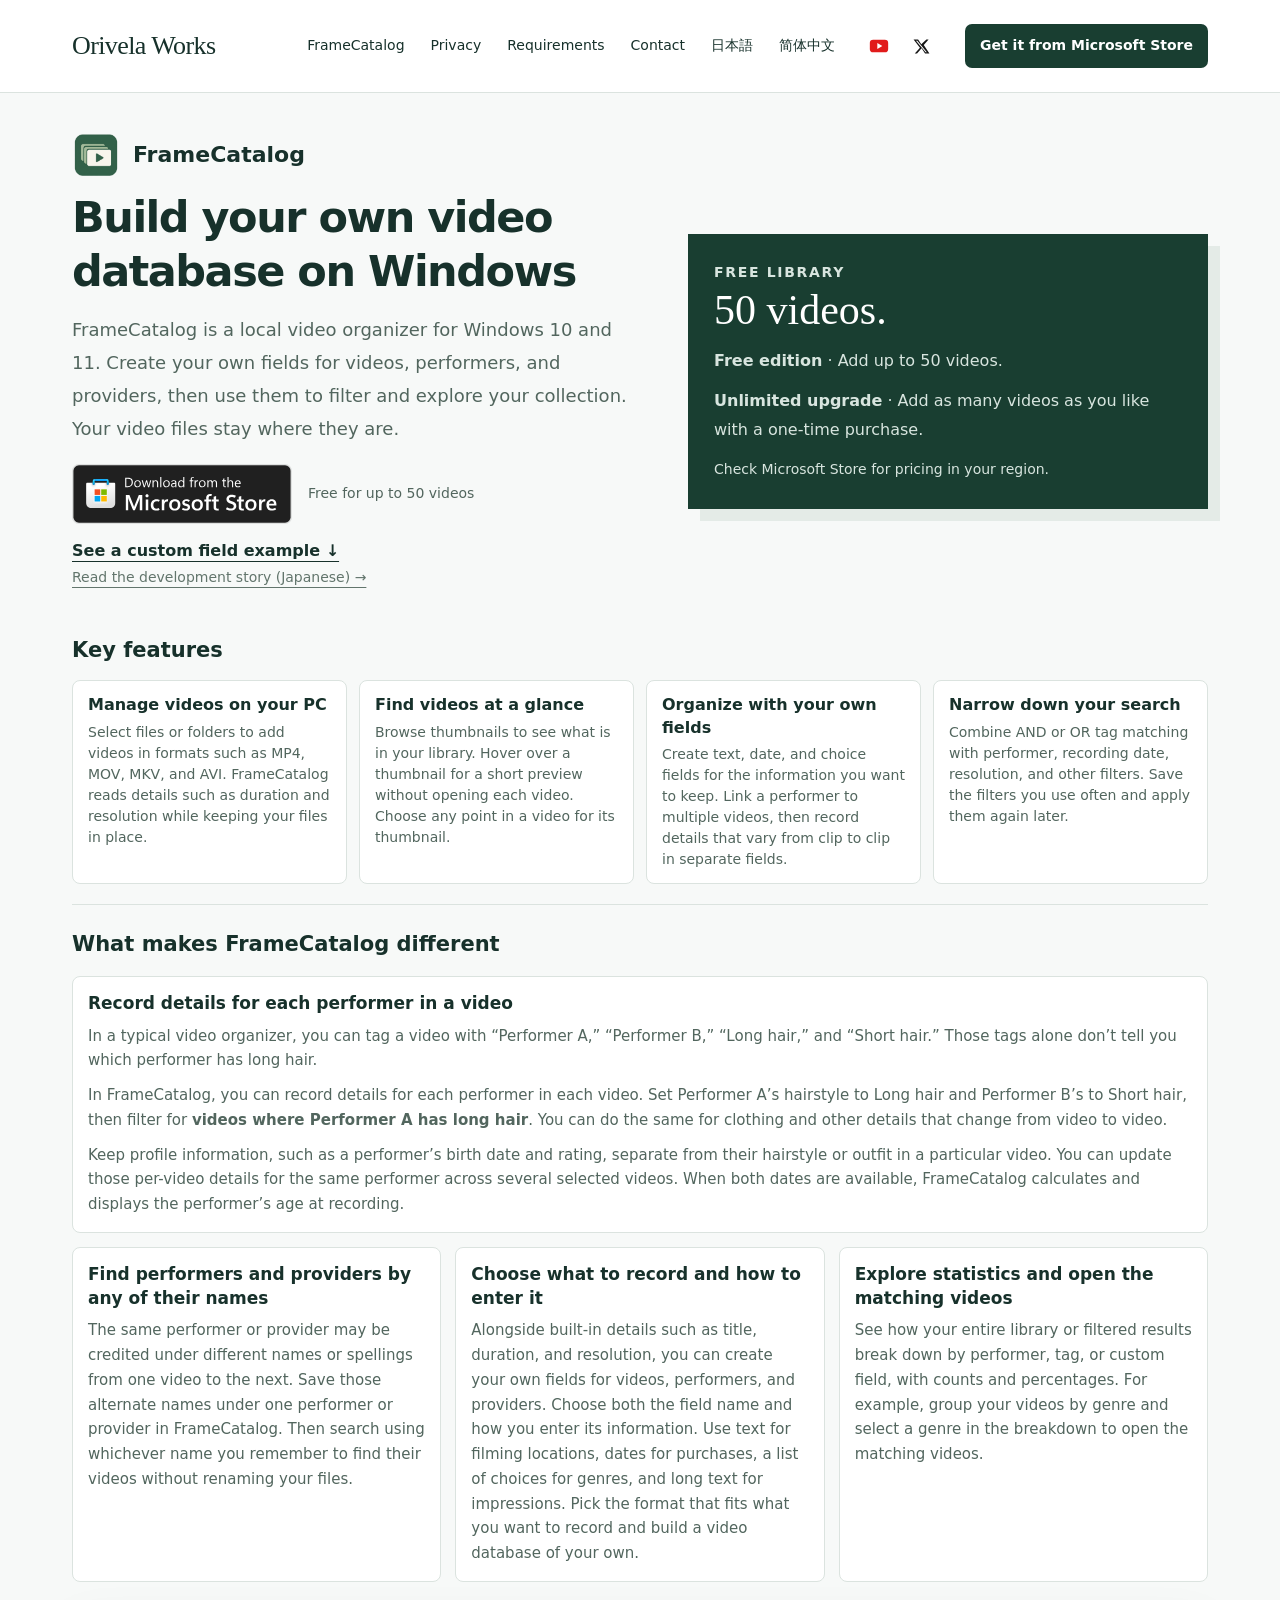
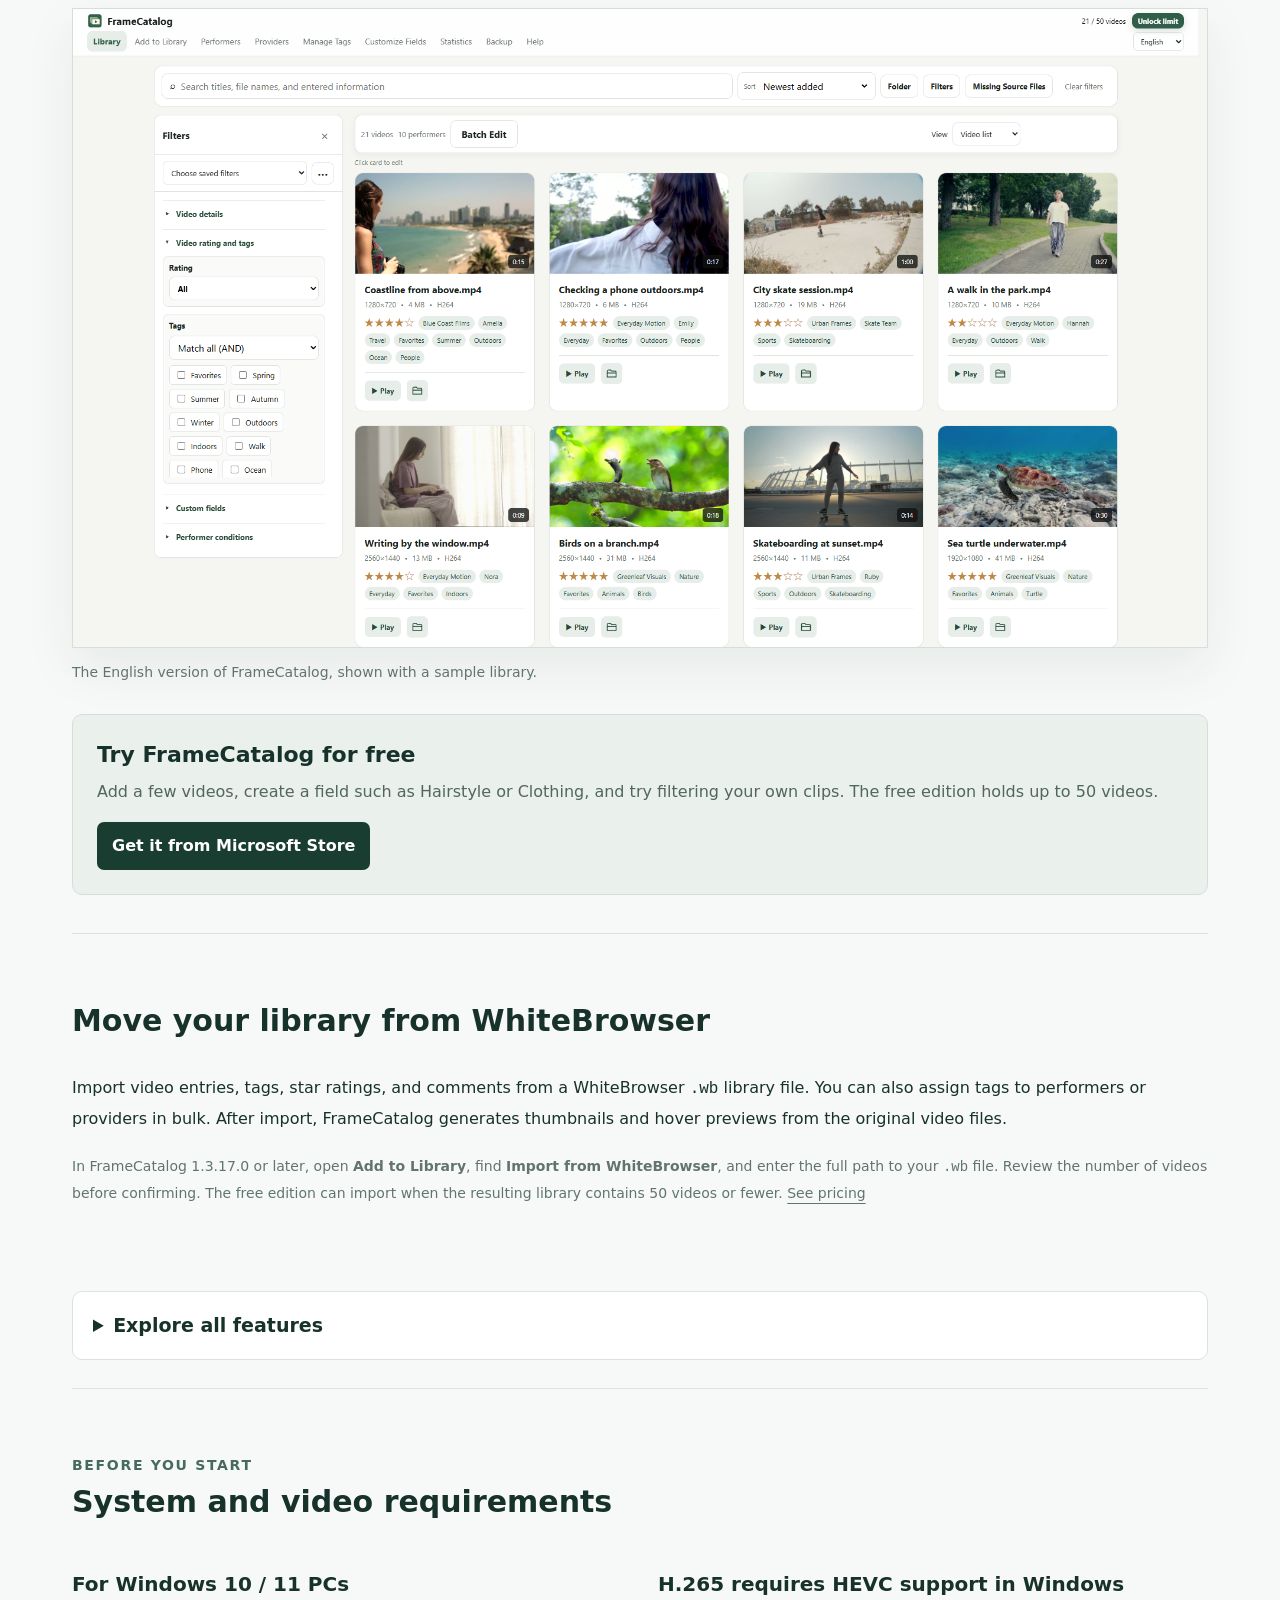
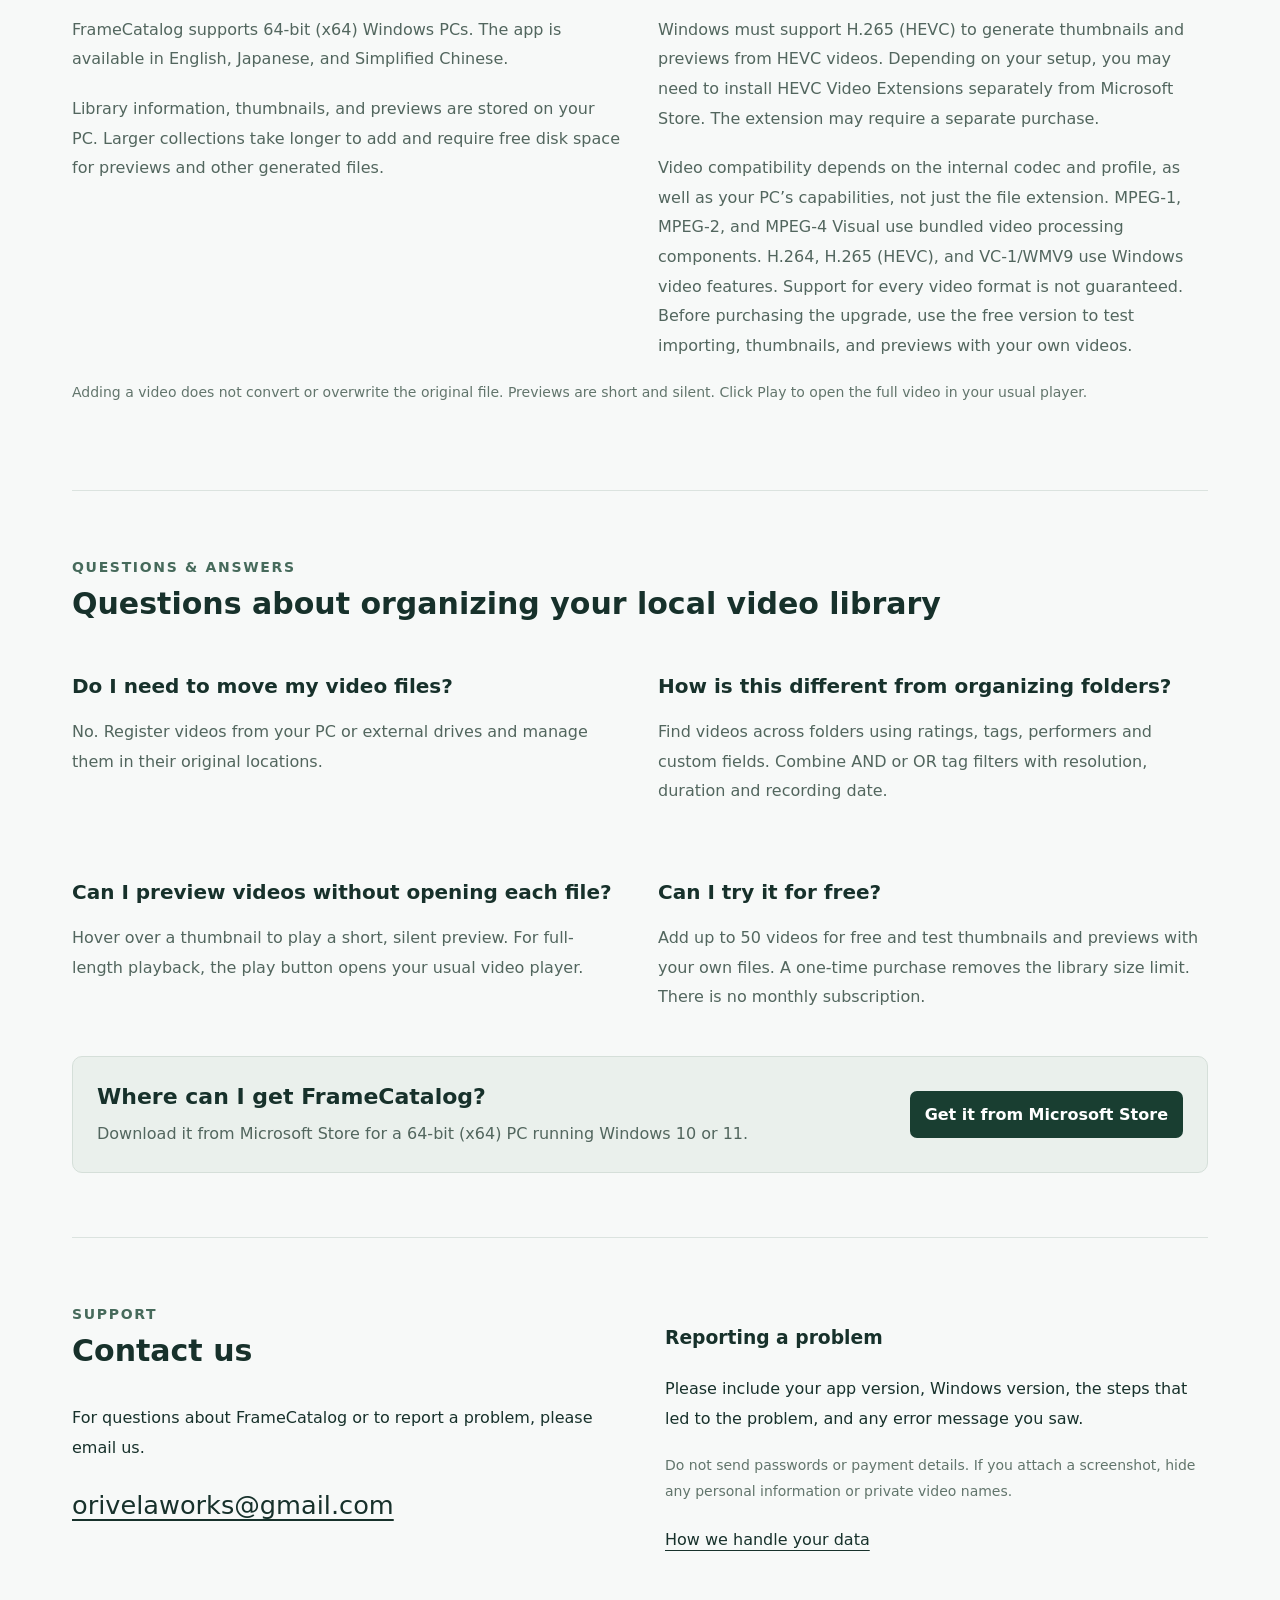
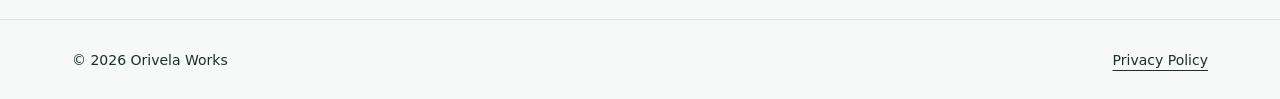
==== commit 6823dc21: "Explain FrameCatalog features in Japanese and English" ====
--- a/en/index.html
+++ b/en/index.html
@@ -1,12 +1,12 @@
 <!doctype html>
-<html lang="en"><head><meta charset="utf-8"><meta name="viewport" content="width=device-width,initial-scale=1"><title>FrameCatalog | Video Organizer for Windows</title><meta name="description" content="FrameCatalog is a video organizer and local video library manager for Windows 10/11. Browse hover previews, organize with tags and custom fields, and find your videos. Free for up to 50 videos."><link rel="icon" type="image/svg+xml" href="data:image/svg+xml,%3Csvg xmlns='http://www.w3.org/2000/svg' viewBox='0 0 32 32'%3E%3Crect width='32' height='32' rx='7' fill='%23193e31'/%3E%3Ccircle cx='16' cy='16' r='9' fill='none' stroke='white' stroke-width='3'/%3E%3C/svg%3E"><link rel="stylesheet" href="../style.css"><link rel="canonical" href="https://orivelaworks.github.io/en/"><meta property="og:type" content="website"><meta property="og:title" content="FrameCatalog | Video Organizer for Windows"><meta property="og:description" content="FrameCatalog is a video organizer and local video library manager for Windows 10/11. Browse hover previews, organize with tags and custom fields, and find your videos. Free for up to 50 videos."><meta property="og:url" content="https://orivelaworks.github.io/en/">
+<html lang="en"><head><meta charset="utf-8"><meta name="viewport" content="width=device-width,initial-scale=1"><title>FrameCatalog | Windows Video Organizer with Custom Fields</title><meta name="description" content="Build a local video database on Windows. Create custom fields for videos, performers, and providers, then use them to find and preview clips. Free for up to 50 videos."><link rel="icon" type="image/svg+xml" href="data:image/svg+xml,%3Csvg xmlns='http://www.w3.org/2000/svg' viewBox='0 0 32 32'%3E%3Crect width='32' height='32' rx='7' fill='%23193e31'/%3E%3Ccircle cx='16' cy='16' r='9' fill='none' stroke='white' stroke-width='3'/%3E%3C/svg%3E"><link rel="stylesheet" href="../style.css"><link rel="canonical" href="https://orivelaworks.github.io/en/"><meta property="og:type" content="website"><meta property="og:title" content="FrameCatalog | Windows Video Organizer with Custom Fields"><meta property="og:description" content="Build a local video database on Windows. Create custom fields for videos, performers, and providers, then use them to find and preview clips. Free for up to 50 videos."><meta property="og:url" content="https://orivelaworks.github.io/en/">
 <script type="application/ld+json">
 {
   "@context": "https://schema.org",
   "@type": "SoftwareApplication",
   "@id": "https://orivelaworks.github.io/#framecatalog-app",
   "name": "FrameCatalog",
-  "description": "FrameCatalog is a video organizer and local video library manager for Windows 10/11. Browse hover previews, organize with tags and custom fields, and find your videos. Free for up to 50 videos.",
+  "description": "Build a local video database on Windows. Create custom fields for videos, performers, and providers, then use them to find and preview clips. Free for up to 50 videos.",
   "url": "https://orivelaworks.github.io/en/",
   "operatingSystem": "Windows 10 (x64), Windows 11 (x64)",
   "applicationCategory": "MultimediaApplication",
@@ -26,14 +26,30 @@
 </script>
 <link rel="alternate" hreflang="ja" href="https://orivelaworks.github.io/"><link rel="alternate" hreflang="en" href="https://orivelaworks.github.io/en/"><link rel="alternate" hreflang="zh-Hans" href="https://orivelaworks.github.io/zh-cn/"><link rel="alternate" hreflang="x-default" href="https://orivelaworks.github.io/">
 </head>
-<body><a class="skip" href="#main">Skip to content</a><header><nav aria-label="Main navigation"><a class="brand" href="./">Orivela Works</a><div class="navlinks"><a href="#framecatalog">FrameCatalog</a><a href="privacy.html">Privacy</a><a href="#requirements">Requirements</a><a href="#support">Contact</a><a href="../" lang="ja" hreflang="ja" aria-label="日本語に切り替え">日本語</a><a href="../zh-cn/" lang="zh-Hans" hreflang="zh-Hans">简体中文</a><span class="social-links"><a href="https://www.youtube.com/watch?v=H6iewulCBFQ" aria-label="Watch the FrameCatalog demo on YouTube" title="Watch the FrameCatalog demo on YouTube"><svg aria-hidden="true" focusable="false" viewBox="0 0 24 24" width="20" height="20"><rect x="1" y="4.5" width="22" height="15" rx="4" fill="#e11b1b"/><path d="M10 8.5 16 12l-6 3.5Z" fill="#fff"/></svg></a><a href="https://x.com/OrivelaWorks" aria-label="Follow Orivela Works on X" title="Follow Orivela Works on X"><svg aria-hidden="true" focusable="false" viewBox="0 0 24 24" width="17" height="17" fill="currentColor"><path d="M18.9 2H22l-6.8 7.8L23.2 22H17l-4.9-7.4L5.7 22H2.5l7.3-8.4L.8 2h6.4l4.5 6.7L18.9 2ZM17.8 20h1.7L6.1 4H4.2l13.6 16Z"/></svg></a></span><a class="store-nav" href="https://apps.microsoft.com/detail/9NKQ7ZGM85SK">Get it from Microsoft Store</a></div></nav></header>
-<main id="main" class="wrap"><section class="hero" id="framecatalog"><div><div class="appmark"><img src="../assets/icon.png" alt="" width="48" height="48">FrameCatalog</div><h1>Video organizer for Windows 10 and 11</h1><p class="lead">FrameCatalog is a video organizer for Windows and a local video library manager.<br>Bring your PC’s videos into one searchable library. See what is inside with hover previews, then organize with ratings, tags and fully customizable fields.</p><div class="hero-download"><a class="store-badge" href="https://apps.microsoft.com/detail/9NKQ7ZGM85SK" aria-label="Download from Microsoft Store"><img src="../assets/microsoft-store-en.svg" alt="Download from Microsoft Store" width="220" height="60"></a><span>Free for up to 50 videos</span></div><a class="jump" href="#features">Explore the features ↓</a><p class="note"><a class="developer-article" href="https://note.com/orivelaworks/n/n27f086cb10d2" hreflang="ja">Read the development story (Japanese) →</a></p></div><section class="quick-features" id="features"><h2>Key features</h2><div class="quick-grid"><article><h3>Manage videos on your PC</h3><p>Select files or folders to add videos in formats such as MP4, MOV, MKV, and AVI. FrameCatalog reads details such as duration and resolution while keeping your files in place.</p></article><article><h3>Find videos at a glance</h3><p>Browse thumbnails to see what is in your library. Hover over a thumbnail for a short preview without opening each video. Choose any point in a video for its thumbnail.</p></article><article><h3>Organize with your own fields</h3><p>Use tags and ratings, and create fields such as Genre to suit your collection. Group different names for the same performer or provider using aliases. See video counts by performer or tag.</p></article><article><h3>Narrow down your search</h3><p>Combine AND or OR tag matching with performer, recording date, resolution, and other filters. Save the filters you use often and apply them again later.</p></article></div></section><aside class="hero-side" id="pricing" aria-label="Free library and unlimited upgrade"><div class="eyebrow" style="color:#d8e5df">FREE LIBRARY</div><h2>50 videos.</h2><p><strong>Free edition</strong> · Add up to 50 videos.</p><p><strong>Unlimited upgrade</strong> · Add as many videos as you like with a one-time purchase.</p><p class="small">Check Microsoft Store for pricing in your region.</p></aside></section>
+<body><a class="skip" href="#main">Skip to content</a><header><nav aria-label="Main navigation"><a class="brand" href="./">Orivela Works</a><div class="navlinks"><a href="#framecatalog">FrameCatalog</a><a href="privacy.html">Privacy</a><a href="#requirements">Requirements</a><a href="#support">Contact</a><a href="../" lang="ja" hreflang="ja" aria-label="日本語に切り替え">日本語</a><a href="../zh-cn/" lang="zh-Hans" hreflang="zh-Hans">简体中文</a><span class="social-links"><a href="https://www.youtube.com/watch?v=H6iewulCBFQ" aria-label="Watch the FrameCatalog demo on YouTube" title="Watch the FrameCatalog demo on YouTube"><svg aria-hidden="true" focusable="false" viewBox="0 0 24 24" width="20" height="20"><rect x="1" y="4.5" width="22" height="15" rx="4" fill="#e11b1b"/><path d="M10 8.5 16 12l-6 3.5Z" fill="#fff"/></svg></a><a href="https://x.com/OrivelaWorks" aria-label="Follow Orivela Works on X" title="Follow Orivela Works on X"><svg aria-hidden="true" focusable="false" viewBox="0 0 24 24" width="17" height="17" fill="currentColor"><path d="M18.9 2H22l-6.8 7.8L23.2 22H17l-4.9-7.4L5.7 22H2.5l7.3-8.4L.8 2h6.4l4.5 6.7L18.9 2ZM17.8 20h1.7L6.1 4H4.2l13.6 16Z"/></svg></a></span><a class="store-nav" href="https://apps.microsoft.com/detail/9NKQ7ZGM85SK?cid=framecatalog_en_site_20261127">Get it from Microsoft Store</a></div></nav></header>
+<main id="main" class="wrap"><section class="hero" id="framecatalog"><div><div class="appmark"><img src="../assets/icon.png" alt="" width="48" height="48">FrameCatalog</div><h1>Build your own video database on Windows</h1><p class="lead">FrameCatalog is a local video organizer for Windows 10 and 11. Create your own fields for videos, performers, and providers, then use them to filter and explore your collection. Your video files stay where they are.</p><div class="hero-download"><a class="store-badge" href="https://apps.microsoft.com/detail/9NKQ7ZGM85SK?cid=framecatalog_en_site_20261127" aria-label="Download from Microsoft Store"><img src="../assets/microsoft-store-en.svg" alt="Download from Microsoft Store" width="220" height="60"></a><span>Free for up to 50 videos</span></div><a class="jump" href="#custom-fields-example">See a custom field example ↓</a><p class="note"><a class="developer-article" href="https://note.com/orivelaworks/n/n27f086cb10d2" hreflang="ja">Read the development story (Japanese) →</a></p></div><section class="quick-features" id="features"><h2>Key features</h2><div class="quick-grid"><article><h3>Manage videos on your PC</h3><p>Select files or folders to add videos in formats such as MP4, MOV, MKV, and AVI. FrameCatalog reads details such as duration and resolution while keeping your files in place.</p></article><article><h3>Find videos at a glance</h3><p>Browse thumbnails to see what is in your library. Hover over a thumbnail for a short preview without opening each video. Choose any point in a video for its thumbnail.</p></article><article><h3>Organize with your own fields</h3><p>Create text, date, and choice fields for the information you want to keep. Link a performer to multiple videos, then record details that vary from clip to clip in separate fields.</p></article><article><h3>Narrow down your search</h3><p>Combine AND or OR tag matching with performer, recording date, resolution, and other filters. Save the filters you use often and apply them again later.</p></article></div></section>
+<section class="product-highlights" aria-labelledby="product-highlights-title">
+  <h2 id="product-highlights-title">What makes FrameCatalog different</h2>
+  <div class="features">
+    <article class="product-highlights-example" id="custom-fields-example">
+      <h3>Record details for each performer in a video</h3>
+      <p>In a typical video organizer, you can tag a video with “Performer A,” “Performer B,” “Long hair,” and “Short hair.” Those tags alone don’t tell you which performer has long hair.</p>
+      <p>In FrameCatalog, you can record details for each performer in each video. Set Performer A’s hairstyle to Long hair and Performer B’s to Short hair, then filter for <strong>videos where Performer A has long hair</strong>. You can do the same for clothing and other details that change from video to video.</p>
+      <p>Keep profile information, such as a performer’s birth date and rating, separate from their hairstyle or outfit in a particular video. You can update those per-video details for the same performer across several selected videos. When both dates are available, FrameCatalog calculates and displays the performer’s age at recording.</p>
+    </article>
+    <article><h3>Find performers and providers by any of their names</h3><p>The same performer or provider may be credited under different names or spellings from one video to the next. Save those alternate names under one performer or provider in FrameCatalog. Then search using whichever name you remember to find their videos without renaming your files.</p></article>
+    <article><h3>Choose what to record and how to enter it</h3><p>Alongside built-in details such as title, duration, and resolution, you can create your own fields for videos, performers, and providers. Choose both the field name and how you enter its information. Use text for filming locations, dates for purchases, a list of choices for genres, and long text for impressions. Pick the format that fits what you want to record and build a video database of your own.</p></article>
+    <article><h3>Explore statistics and open the matching videos</h3><p>See how your entire library or filtered results break down by performer, tag, or custom field, with counts and percentages. For example, group your videos by genre and select a genre in the breakdown to open the matching videos.</p></article>
+  </div>
+</section>
+<aside class="hero-side" id="pricing" aria-label="Free library and unlimited upgrade"><div class="eyebrow" style="color:#d8e5df">FREE LIBRARY</div><h2>50 videos.</h2><p><strong>Free edition</strong> · Add up to 50 videos.</p><p><strong>Unlimited upgrade</strong> · Add as many videos as you like with a one-time purchase.</p><p class="small">Check Microsoft Store for pricing in your region.</p></aside></section>
 <figure class="showcase"><img src="../assets/library-en.png" alt="FrameCatalog video library showing thumbnails, star ratings, and tag filters" width="1920" height="1080"><figcaption>The English version of FrameCatalog, shown with a sample library.</figcaption></figure>
-<aside class="store-callout" aria-label="Try FrameCatalog for free"><div><h2>Try FrameCatalog for free</h2><p>Add your own videos to try thumbnail browsing, hover previews, and library filters.</p></div><a class="store-action" href="https://apps.microsoft.com/detail/9NKQ7ZGM85SK">Get it from Microsoft Store</a></aside><section class="section" id="whitebrowser-migration"><h2>Move your library from WhiteBrowser</h2><p>Import video entries, tags, star ratings, and comments from a WhiteBrowser <code>.wb</code> library file. You can also assign tags to performers or providers in bulk. After import, FrameCatalog generates thumbnails and hover previews from the original video files.</p><p class="note">In FrameCatalog 1.3.17.0 or later, open <strong>Add to Library</strong>, find <strong>Import from WhiteBrowser</strong>, and enter the full path to your <code>.wb</code> file. Review the number of videos before confirming. The free edition can import when the resulting library contains 50 videos or fewer. <a href="#pricing">See pricing</a></p></section><details class="feature-details"><summary>Explore all features</summary><div class="feature-detail-content">
+
+<aside class="store-callout" aria-label="Try FrameCatalog for free"><div><h2>Try FrameCatalog for free</h2><p>Add a few videos, create a field such as Hairstyle or Clothing, and try filtering your own clips. The free edition holds up to 50 videos.</p></div><a class="store-action" href="https://apps.microsoft.com/detail/9NKQ7ZGM85SK?cid=framecatalog_en_site_20261127">Get it from Microsoft Store</a></aside><section class="section" id="whitebrowser-migration"><h2>Move your library from WhiteBrowser</h2><p>Import video entries, tags, star ratings, and comments from a WhiteBrowser <code>.wb</code> library file. You can also assign tags to performers or providers in bulk. After import, FrameCatalog generates thumbnails and hover previews from the original video files.</p><p class="note">In FrameCatalog 1.3.17.0 or later, open <strong>Add to Library</strong>, find <strong>Import from WhiteBrowser</strong>, and enter the full path to your <code>.wb</code> file. Review the number of videos before confirming. The free edition can import when the resulting library contains 50 videos or fewer. <a href="#pricing">See pricing</a></p></section><details class="feature-details"><summary>Explore all features</summary><div class="feature-detail-content">
 <section class="section" id="feature-import"><h2>Add videos</h2><p>Select individual files or add an entire folder, with the option to include subfolders. FrameCatalog keeps the original files in place, reads details such as duration and resolution, and generates thumbnails.</p><p>FrameCatalog can read recording dates and times when they are available in the video metadata. The import results show which files could not be added.</p></section>
 <section class="section" id="feature-preview"><h2>Preview videos</h2><p>Hover over a thumbnail to play a short, silent preview. Open the original in your usual player when you want to watch the whole video.</p><p>You can replace an automatically generated thumbnail. Enter a time or move the slider, check the frame, and choose the scene you want to use.</p></section>
-<section class="section" id="feature-manage"><h2>Organize your library</h2><p>Use tags and five-star ratings, and create your own text, date, or choice fields. Batch editing lets you update the same information across multiple videos.</p><p>Keep aliases for each performer or provider together. Give performers their own ratings and favorite ranks, group their videos, and record details such as clothing separately for each video.</p><figure class="detail-shot"><a href="../assets/performers-en.png"><img src="../assets/performers-en.png" alt="Videos grouped by performer with star ratings and favorite ranks" width="1920" height="1080" loading="lazy"></a></figure><h3>See what is in your library</h3><p>View statistics for your entire library or just the filtered results. Check video and performer counts, total duration, and source file size. Select a performer or tag in the breakdown to see the matching videos.</p></section>
+<section class="section" id="feature-manage"><h2>Organize your library</h2><p>Create fields for videos, performers, and providers. Use text for filming locations, a date for purchases, a choice field for genres, and long text for notes. Append to existing notes across multiple videos with batch editing.</p><p>Save alternate names for each performer or provider so you can find their videos under any of those names. Keep a performer’s ratings, ranking, and birth date separate from details that change from video to video. When both the birth date and recording date are available, FrameCatalog displays the performer’s age at recording.</p><figure class="detail-shot"><a href="../assets/performers-en.png"><img src="../assets/performers-en.png" alt="Videos grouped by performer with star ratings and favorite ranks" width="1920" height="1080" loading="lazy"></a></figure><h3>See what is in your library</h3><p>View statistics for your entire library or just the filtered results. See breakdowns by performer, tag, or custom field as counts or percentages. Select a breakdown to open the matching videos.</p></section>
 <section class="section" id="feature-search"><h2>Search and filter</h2><p>Search by file name or entered information. Combine tags, ratings, recording date ranges, resolution, duration, and folders. Match all selected tags with AND, or any of them with OR.</p><p>Find videos by a performer’s name or alias. Name and save the filters you use often so you can apply them again later.</p><figure class="detail-shot"><a href="../assets/filter-en.png"><img src="../assets/filter-en.png" alt="Video library filtered by the Outdoors tag" width="1920" height="1080" loading="lazy"></a></figure></section>
-<section class="section" id="feature-backup"><h2>Back up and restore</h2><p>Back up your library entries, custom fields, thumbnails, previews, and display settings together, and restore them when needed. Back up your original video files separately.</p></section>
-</div></details><section class="section" id="requirements"><div class="eyebrow">BEFORE YOU START</div><h2>System and video requirements</h2><div class="features"><article><h3>For Windows 10 / 11 PCs</h3><p>FrameCatalog supports 64-bit (x64) Windows PCs. Switch the app interface between English and Japanese.</p><p>Library information, thumbnails, and previews are stored on your PC. Larger collections take longer to add and require free disk space for previews and other generated files.</p></article><article><h3>H.265 requires HEVC support in Windows</h3><p>Windows must support H.265 (HEVC) to generate thumbnails and previews from HEVC videos. Depending on your setup, you may need to install HEVC Video Extensions separately from Microsoft Store. The extension may require a separate purchase.</p><p>Video compatibility depends on the internal codec and profile, as well as your PC’s capabilities, not just the file extension. MPEG-1, MPEG-2, and MPEG-4 Visual use bundled video processing components. H.264, H.265 (HEVC), and VC-1/WMV9 use Windows video features. Support for every video format is not guaranteed. Before purchasing the upgrade, use the free version to test importing, thumbnails, and previews with your own videos.</p></article></div><p class="note">Adding a video does not convert or overwrite the original file. Previews are short and silent. Click Play to open the full video in your usual player.</p></section><section class="section" id="faq"><div class="eyebrow">QUESTIONS &amp; ANSWERS</div><h2>Questions about organizing your local video library</h2><div class="features"><article><h3>Do I need to move my video files?</h3><p>No. Register videos from your PC or external drives and manage them in their original locations.</p></article><article><h3>How is this different from organizing folders?</h3><p>Find videos across folders using ratings, tags, performers and custom fields. Combine AND or OR tag filters with resolution, duration and recording date.</p></article><article><h3>Can I preview videos without opening each file?</h3><p>Hover over a thumbnail to play a short, silent preview. For full-length playback, the play button opens your usual video player.</p></article><article><h3>Can I try it for free?</h3><p>Add up to 50 videos for free and test thumbnails and previews with your own files. A one-time purchase removes the library size limit. There is no monthly subscription.</p></article></div><div class="store-callout"><div><h3>Where can I get FrameCatalog?</h3><p>Download it from Microsoft Store for a 64-bit (x64) PC running Windows 10 or 11.</p></div><a class="store-action" href="https://apps.microsoft.com/detail/9NKQ7ZGM85SK">Get it from Microsoft Store</a></div></section><section class="section contact" id="support"><div><div class="eyebrow">SUPPORT</div><h2>Contact us</h2><p>For questions about FrameCatalog or to report a problem, please email us.</p><a class="email" href="mailto:orivelaworks@gmail.com">orivelaworks@gmail.com</a></div><div><h3>Reporting a problem</h3><p>Please include your app version, Windows version, the steps that led to the problem, and any error message you saw.</p><p class="note">Do not send passwords or payment details. If you attach a screenshot, hide any personal information or private video names.</p><a href="privacy.html">How we handle your data</a></div></section></main>
+<section class="section" id="feature-backup"><h2>Relink files and back up your library</h2><p>If you move a video while reorganizing your storage, point its library entry to the new location. If you get a higher-quality copy of the same video, replace the file in that entry. Your tags, ratings, custom fields, and notes carry over, so you can keep the work you put into organizing it.</p><p>Back up your library entries, custom fields, thumbnails, previews, and display settings together, and restore them when needed. Back up your original video files separately.</p></section>
+</div></details><section class="section" id="requirements"><div class="eyebrow">BEFORE YOU START</div><h2>System and video requirements</h2><div class="features"><article><h3>For Windows 10 / 11 PCs</h3><p>FrameCatalog supports 64-bit (x64) Windows PCs. The app is available in English, Japanese, and Simplified Chinese.</p><p>Library information, thumbnails, and previews are stored on your PC. Larger collections take longer to add and require free disk space for previews and other generated files.</p></article><article><h3>H.265 requires HEVC support in Windows</h3><p>Windows must support H.265 (HEVC) to generate thumbnails and previews from HEVC videos. Depending on your setup, you may need to install HEVC Video Extensions separately from Microsoft Store. The extension may require a separate purchase.</p><p>Video compatibility depends on the internal codec and profile, as well as your PC’s capabilities, not just the file extension. MPEG-1, MPEG-2, and MPEG-4 Visual use bundled video processing components. H.264, H.265 (HEVC), and VC-1/WMV9 use Windows video features. Support for every video format is not guaranteed. Before purchasing the upgrade, use the free version to test importing, thumbnails, and previews with your own videos.</p></article></div><p class="note">Adding a video does not convert or overwrite the original file. Previews are short and silent. Click Play to open the full video in your usual player.</p></section><section class="section" id="faq"><div class="eyebrow">QUESTIONS &amp; ANSWERS</div><h2>Questions about organizing your local video library</h2><div class="features"><article><h3>Do I need to move my video files?</h3><p>No. Register videos from your PC or external drives and manage them in their original locations.</p></article><article><h3>How is this different from organizing folders?</h3><p>Find videos across folders using ratings, tags, performers and custom fields. Combine AND or OR tag filters with resolution, duration and recording date.</p></article><article><h3>Can I preview videos without opening each file?</h3><p>Hover over a thumbnail to play a short, silent preview. For full-length playback, the play button opens your usual video player.</p></article><article><h3>Can I try it for free?</h3><p>Add up to 50 videos for free and test thumbnails and previews with your own files. A one-time purchase removes the library size limit. There is no monthly subscription.</p></article></div><div class="store-callout"><div><h3>Where can I get FrameCatalog?</h3><p>Download it from Microsoft Store for a 64-bit (x64) PC running Windows 10 or 11.</p></div><a class="store-action" href="https://apps.microsoft.com/detail/9NKQ7ZGM85SK?cid=framecatalog_en_site_20261127">Get it from Microsoft Store</a></div></section><section class="section contact" id="support"><div><div class="eyebrow">SUPPORT</div><h2>Contact us</h2><p>For questions about FrameCatalog or to report a problem, please email us.</p><a class="email" href="mailto:orivelaworks@gmail.com">orivelaworks@gmail.com</a></div><div><h3>Reporting a problem</h3><p>Please include your app version, Windows version, the steps that led to the problem, and any error message you saw.</p><p class="note">Do not send passwords or payment details. If you attach a screenshot, hide any personal information or private video names.</p><a href="privacy.html">How we handle your data</a></div></section></main>
 <footer><div class="wrap foot"><span>© 2026 Orivela Works</span><a href="privacy.html">Privacy Policy</a></div></footer></body></html>
--- a/style.css
+++ b/style.css
@@ -70,3 +70,14 @@
 @media (max-width: 760px) {
   .navlinks { justify-content: flex-start; }
 }
+
+.hero > .product-highlights{grid-column:1/-1;border-top:1px solid #dbe3df;padding-top:20px}
+.product-highlights h2{font-size:21px;margin:0 0 12px}
+.product-highlights .features{gap:14px}
+.product-highlights article{padding:15px;background:#fff;border:1px solid #dbe3df;border-radius:8px}
+.product-highlights h3{font-size:17px;line-height:1.4;margin:0 0 8px}
+.product-highlights p{font-size:15px;line-height:1.65;margin:0 0 10px}
+.product-highlights p:last-child{margin-bottom:0}
+.product-highlights-example{grid-column:1/-1}
+@media(min-width:761px){.hero > .product-highlights{grid-row:3}}
+@media(min-width:1000px){.product-highlights .features{grid-template-columns:repeat(3,minmax(0,1fr))}}
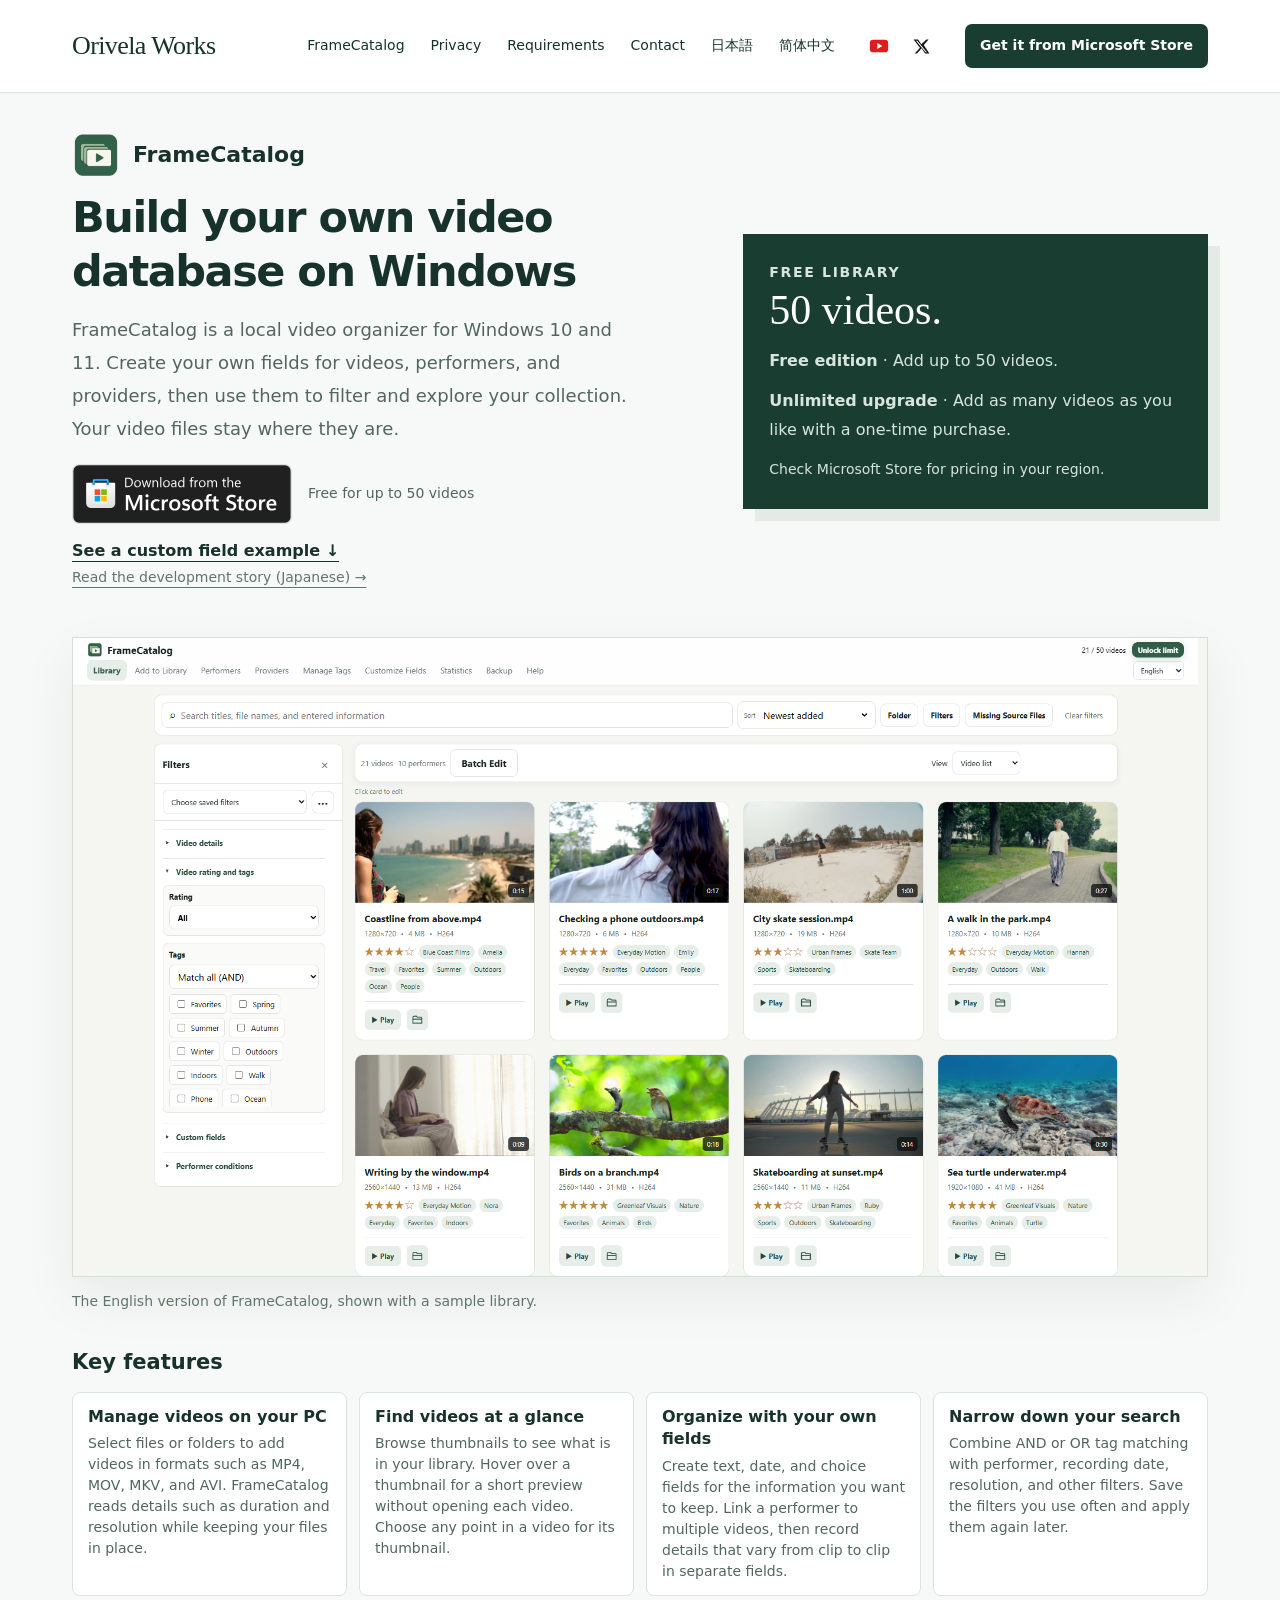
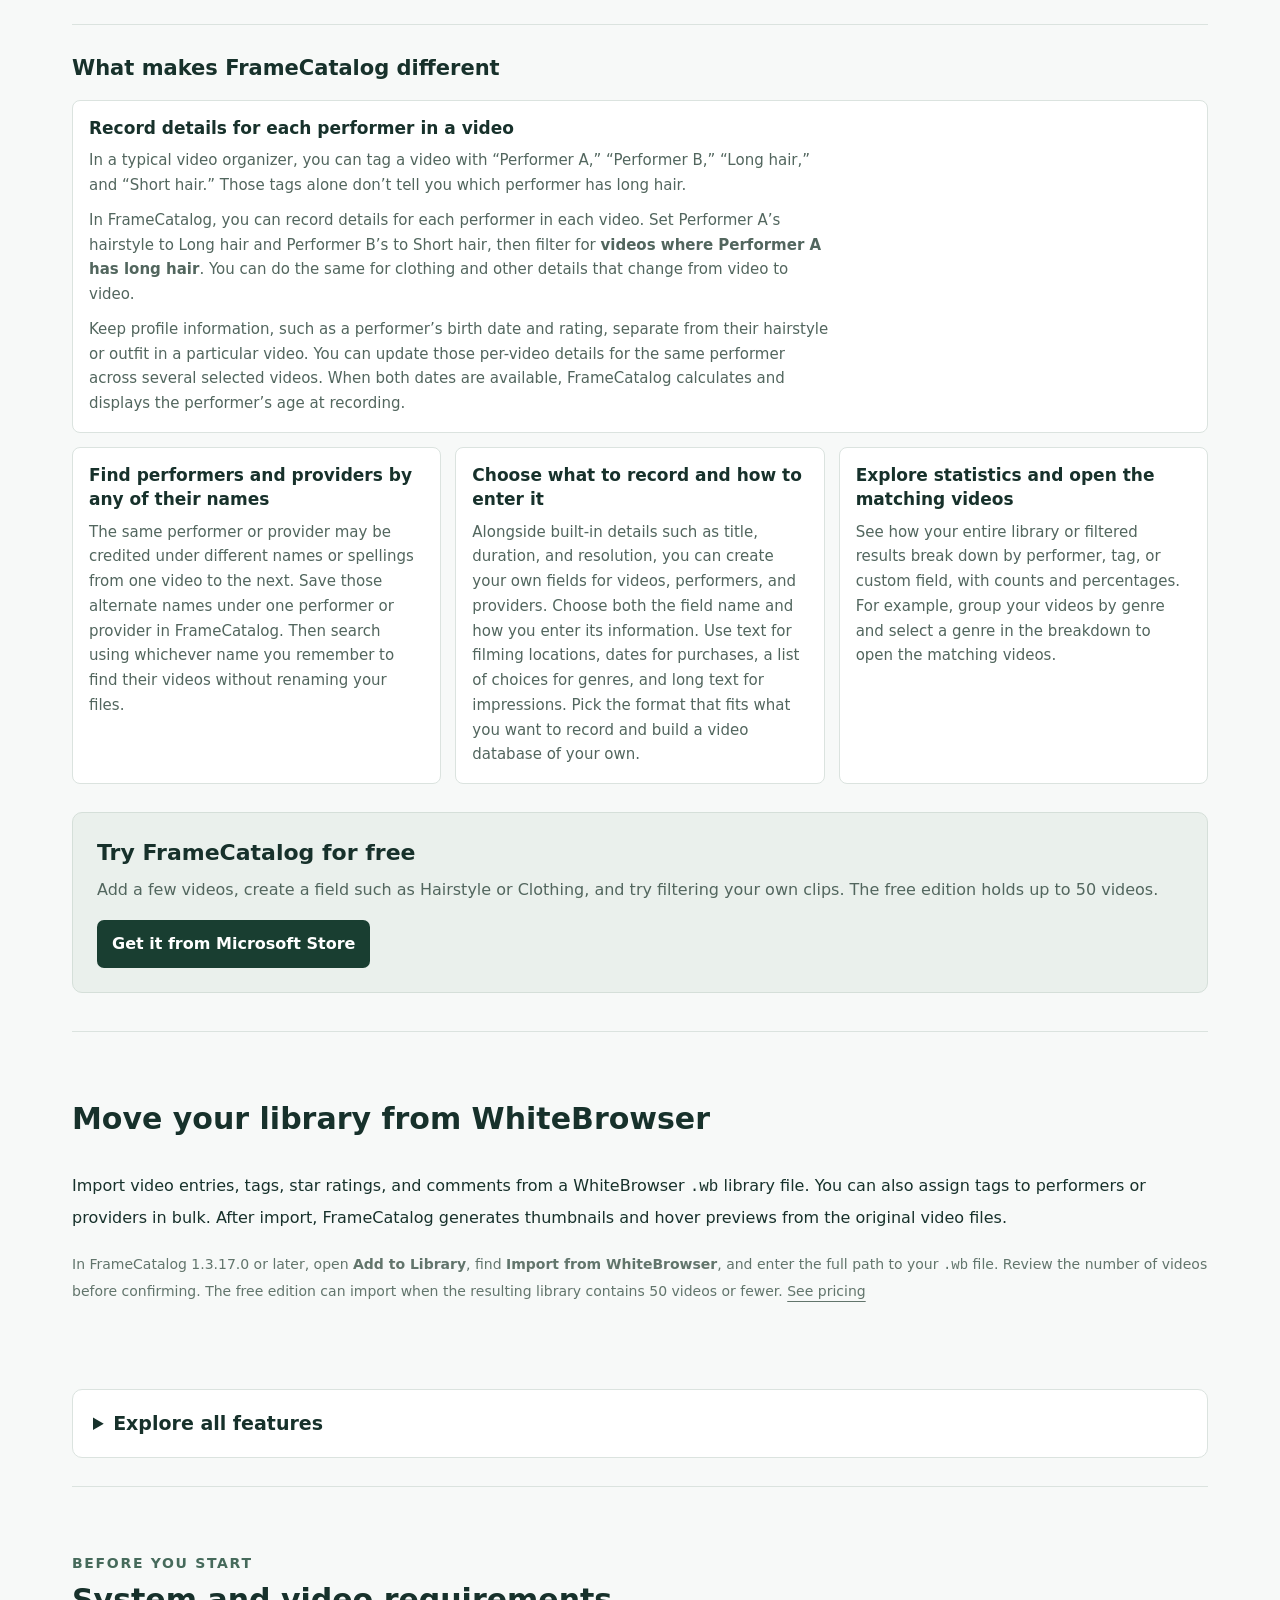
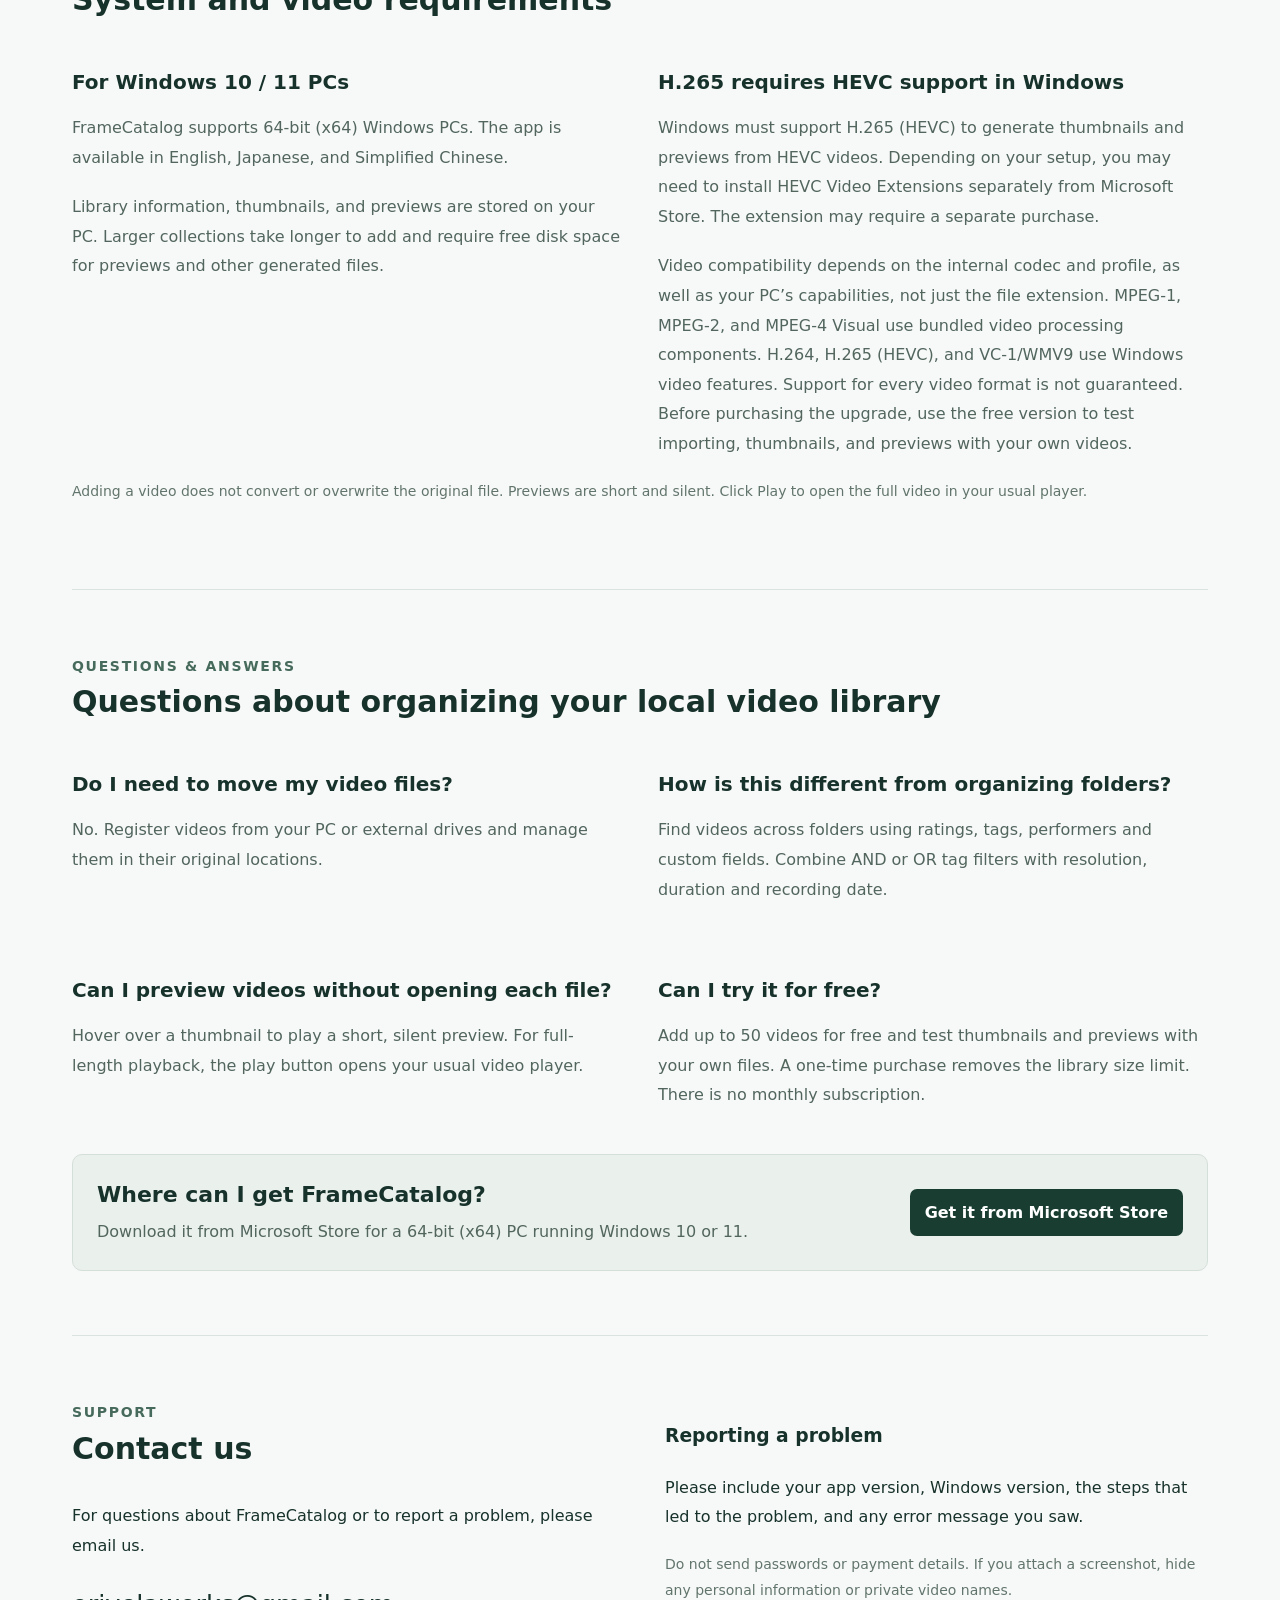
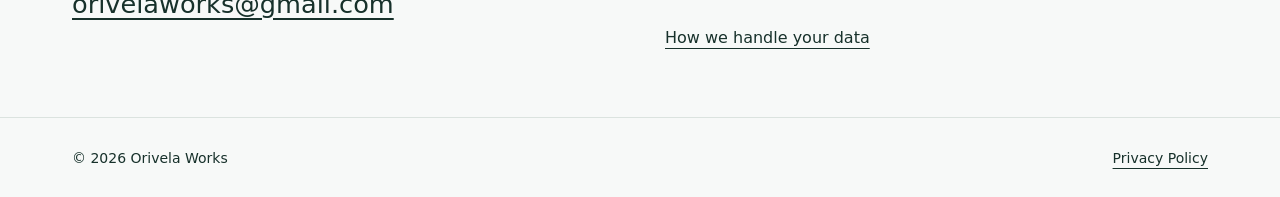
==== commit 0faeaf24: "Fix FrameCatalog landing page layout" ====
--- a/en/index.html
+++ b/en/index.html
@@ -1,5 +1,5 @@
 <!doctype html>
-<html lang="en"><head><meta charset="utf-8"><meta name="viewport" content="width=device-width,initial-scale=1"><title>FrameCatalog | Windows Video Organizer with Custom Fields</title><meta name="description" content="Build a local video database on Windows. Create custom fields for videos, performers, and providers, then use them to find and preview clips. Free for up to 50 videos."><link rel="icon" type="image/svg+xml" href="data:image/svg+xml,%3Csvg xmlns='http://www.w3.org/2000/svg' viewBox='0 0 32 32'%3E%3Crect width='32' height='32' rx='7' fill='%23193e31'/%3E%3Ccircle cx='16' cy='16' r='9' fill='none' stroke='white' stroke-width='3'/%3E%3C/svg%3E"><link rel="stylesheet" href="../style.css"><link rel="canonical" href="https://orivelaworks.github.io/en/"><meta property="og:type" content="website"><meta property="og:title" content="FrameCatalog | Windows Video Organizer with Custom Fields"><meta property="og:description" content="Build a local video database on Windows. Create custom fields for videos, performers, and providers, then use them to find and preview clips. Free for up to 50 videos."><meta property="og:url" content="https://orivelaworks.github.io/en/">
+<html lang="en"><head><meta charset="utf-8"><meta name="viewport" content="width=device-width,initial-scale=1"><title>FrameCatalog | Windows Video Organizer with Custom Fields</title><meta name="description" content="Build a local video database on Windows. Create custom fields for videos, performers, and providers, then use them to find and preview clips. Free for up to 50 videos."><link rel="icon" type="image/svg+xml" href="data:image/svg+xml,%3Csvg xmlns='http://www.w3.org/2000/svg' viewBox='0 0 32 32'%3E%3Crect width='32' height='32' rx='7' fill='%23193e31'/%3E%3Ccircle cx='16' cy='16' r='9' fill='none' stroke='white' stroke-width='3'/%3E%3C/svg%3E"><link rel="stylesheet" href="../style.css?v=20261127-layout"><link rel="canonical" href="https://orivelaworks.github.io/en/"><meta property="og:type" content="website"><meta property="og:title" content="FrameCatalog | Windows Video Organizer with Custom Fields"><meta property="og:description" content="Build a local video database on Windows. Create custom fields for videos, performers, and providers, then use them to find and preview clips. Free for up to 50 videos."><meta property="og:url" content="https://orivelaworks.github.io/en/">
 <script type="application/ld+json">
 {
   "@context": "https://schema.org",
@@ -27,7 +27,10 @@
 <link rel="alternate" hreflang="ja" href="https://orivelaworks.github.io/"><link rel="alternate" hreflang="en" href="https://orivelaworks.github.io/en/"><link rel="alternate" hreflang="zh-Hans" href="https://orivelaworks.github.io/zh-cn/"><link rel="alternate" hreflang="x-default" href="https://orivelaworks.github.io/">
 </head>
 <body><a class="skip" href="#main">Skip to content</a><header><nav aria-label="Main navigation"><a class="brand" href="./">Orivela Works</a><div class="navlinks"><a href="#framecatalog">FrameCatalog</a><a href="privacy.html">Privacy</a><a href="#requirements">Requirements</a><a href="#support">Contact</a><a href="../" lang="ja" hreflang="ja" aria-label="日本語に切り替え">日本語</a><a href="../zh-cn/" lang="zh-Hans" hreflang="zh-Hans">简体中文</a><span class="social-links"><a href="https://www.youtube.com/watch?v=H6iewulCBFQ" aria-label="Watch the FrameCatalog demo on YouTube" title="Watch the FrameCatalog demo on YouTube"><svg aria-hidden="true" focusable="false" viewBox="0 0 24 24" width="20" height="20"><rect x="1" y="4.5" width="22" height="15" rx="4" fill="#e11b1b"/><path d="M10 8.5 16 12l-6 3.5Z" fill="#fff"/></svg></a><a href="https://x.com/OrivelaWorks" aria-label="Follow Orivela Works on X" title="Follow Orivela Works on X"><svg aria-hidden="true" focusable="false" viewBox="0 0 24 24" width="17" height="17" fill="currentColor"><path d="M18.9 2H22l-6.8 7.8L23.2 22H17l-4.9-7.4L5.7 22H2.5l7.3-8.4L.8 2h6.4l4.5 6.7L18.9 2ZM17.8 20h1.7L6.1 4H4.2l13.6 16Z"/></svg></a></span><a class="store-nav" href="https://apps.microsoft.com/detail/9NKQ7ZGM85SK?cid=framecatalog_en_site_20261127">Get it from Microsoft Store</a></div></nav></header>
-<main id="main" class="wrap"><section class="hero" id="framecatalog"><div><div class="appmark"><img src="../assets/icon.png" alt="" width="48" height="48">FrameCatalog</div><h1>Build your own video database on Windows</h1><p class="lead">FrameCatalog is a local video organizer for Windows 10 and 11. Create your own fields for videos, performers, and providers, then use them to filter and explore your collection. Your video files stay where they are.</p><div class="hero-download"><a class="store-badge" href="https://apps.microsoft.com/detail/9NKQ7ZGM85SK?cid=framecatalog_en_site_20261127" aria-label="Download from Microsoft Store"><img src="../assets/microsoft-store-en.svg" alt="Download from Microsoft Store" width="220" height="60"></a><span>Free for up to 50 videos</span></div><a class="jump" href="#custom-fields-example">See a custom field example ↓</a><p class="note"><a class="developer-article" href="https://note.com/orivelaworks/n/n27f086cb10d2" hreflang="ja">Read the development story (Japanese) →</a></p></div><section class="quick-features" id="features"><h2>Key features</h2><div class="quick-grid"><article><h3>Manage videos on your PC</h3><p>Select files or folders to add videos in formats such as MP4, MOV, MKV, and AVI. FrameCatalog reads details such as duration and resolution while keeping your files in place.</p></article><article><h3>Find videos at a glance</h3><p>Browse thumbnails to see what is in your library. Hover over a thumbnail for a short preview without opening each video. Choose any point in a video for its thumbnail.</p></article><article><h3>Organize with your own fields</h3><p>Create text, date, and choice fields for the information you want to keep. Link a performer to multiple videos, then record details that vary from clip to clip in separate fields.</p></article><article><h3>Narrow down your search</h3><p>Combine AND or OR tag matching with performer, recording date, resolution, and other filters. Save the filters you use often and apply them again later.</p></article></div></section>
+<main id="main" class="wrap"><section class="hero site-intro" id="framecatalog"><div><div class="appmark"><img src="../assets/icon.png" alt="" width="48" height="48">FrameCatalog</div><h1>Build your own video database on Windows</h1><p class="lead">FrameCatalog is a local video organizer for Windows 10 and 11. Create your own fields for videos, performers, and providers, then use them to filter and explore your collection. Your video files stay where they are.</p><div class="hero-download"><a class="store-badge" href="https://apps.microsoft.com/detail/9NKQ7ZGM85SK?cid=framecatalog_en_site_20261127" aria-label="Download from Microsoft Store"><img src="../assets/microsoft-store-en.svg" alt="Download from Microsoft Store" width="220" height="60"></a><span>Free for up to 50 videos</span></div><a class="jump" href="#custom-fields-example">See a custom field example ↓</a><p class="note"><a class="developer-article" href="https://note.com/orivelaworks/n/n27f086cb10d2" hreflang="ja">Read the development story (Japanese) →</a></p></div>
+<aside class="hero-side" id="pricing" aria-label="Free library and unlimited upgrade"><div class="eyebrow" style="color:#d8e5df">FREE LIBRARY</div><h2>50 videos.</h2><p><strong>Free edition</strong> · Add up to 50 videos.</p><p><strong>Unlimited upgrade</strong> · Add as many videos as you like with a one-time purchase.</p><p class="small">Check Microsoft Store for pricing in your region.</p></aside></section>
+<figure class="showcase"><img src="../assets/library-en.png" alt="FrameCatalog video library showing thumbnails, star ratings, and tag filters" width="1920" height="1080"><figcaption>The English version of FrameCatalog, shown with a sample library.</figcaption></figure>
+<section class="quick-features" id="features"><h2>Key features</h2><div class="quick-grid"><article><h3>Manage videos on your PC</h3><p>Select files or folders to add videos in formats such as MP4, MOV, MKV, and AVI. FrameCatalog reads details such as duration and resolution while keeping your files in place.</p></article><article><h3>Find videos at a glance</h3><p>Browse thumbnails to see what is in your library. Hover over a thumbnail for a short preview without opening each video. Choose any point in a video for its thumbnail.</p></article><article><h3>Organize with your own fields</h3><p>Create text, date, and choice fields for the information you want to keep. Link a performer to multiple videos, then record details that vary from clip to clip in separate fields.</p></article><article><h3>Narrow down your search</h3><p>Combine AND or OR tag matching with performer, recording date, resolution, and other filters. Save the filters you use often and apply them again later.</p></article></div></section>
 <section class="product-highlights" aria-labelledby="product-highlights-title">
   <h2 id="product-highlights-title">What makes FrameCatalog different</h2>
   <div class="features">
@@ -42,8 +45,6 @@
     <article><h3>Explore statistics and open the matching videos</h3><p>See how your entire library or filtered results break down by performer, tag, or custom field, with counts and percentages. For example, group your videos by genre and select a genre in the breakdown to open the matching videos.</p></article>
   </div>
 </section>
-<aside class="hero-side" id="pricing" aria-label="Free library and unlimited upgrade"><div class="eyebrow" style="color:#d8e5df">FREE LIBRARY</div><h2>50 videos.</h2><p><strong>Free edition</strong> · Add up to 50 videos.</p><p><strong>Unlimited upgrade</strong> · Add as many videos as you like with a one-time purchase.</p><p class="small">Check Microsoft Store for pricing in your region.</p></aside></section>
-<figure class="showcase"><img src="../assets/library-en.png" alt="FrameCatalog video library showing thumbnails, star ratings, and tag filters" width="1920" height="1080"><figcaption>The English version of FrameCatalog, shown with a sample library.</figcaption></figure>
 
 <aside class="store-callout" aria-label="Try FrameCatalog for free"><div><h2>Try FrameCatalog for free</h2><p>Add a few videos, create a field such as Hairstyle or Clothing, and try filtering your own clips. The free edition holds up to 50 videos.</p></div><a class="store-action" href="https://apps.microsoft.com/detail/9NKQ7ZGM85SK?cid=framecatalog_en_site_20261127">Get it from Microsoft Store</a></aside><section class="section" id="whitebrowser-migration"><h2>Move your library from WhiteBrowser</h2><p>Import video entries, tags, star ratings, and comments from a WhiteBrowser <code>.wb</code> library file. You can also assign tags to performers or providers in bulk. After import, FrameCatalog generates thumbnails and hover previews from the original video files.</p><p class="note">In FrameCatalog 1.3.17.0 or later, open <strong>Add to Library</strong>, find <strong>Import from WhiteBrowser</strong>, and enter the full path to your <code>.wb</code> file. Review the number of videos before confirming. The free edition can import when the resulting library contains 50 videos or fewer. <a href="#pricing">See pricing</a></p></section><details class="feature-details"><summary>Explore all features</summary><div class="feature-detail-content">
 <section class="section" id="feature-import"><h2>Add videos</h2><p>Select individual files or add an entire folder, with the option to include subfolders. FrameCatalog keeps the original files in place, reads details such as duration and resolution, and generates thumbnails.</p><p>FrameCatalog can read recording dates and times when they are available in the video metadata. The import results show which files could not be added.</p></section>
--- a/style.css
+++ b/style.css
@@ -71,13 +71,25 @@
   .navlinks { justify-content: flex-start; }
 }
 
-.hero > .product-highlights{grid-column:1/-1;border-top:1px solid #dbe3df;padding-top:20px}
+/* FrameCatalog landing page sections */
+.site-intro{grid-template-columns:minmax(0,1.35fr) minmax(0,1fr)}
+.wrap > .quick-features{padding:0 0 28px}
+.product-highlights{border-top:1px solid #dbe3df;padding:24px 0 28px}
 .product-highlights h2{font-size:21px;margin:0 0 12px}
-.product-highlights .features{gap:14px}
-.product-highlights article{padding:15px;background:#fff;border:1px solid #dbe3df;border-radius:8px}
+.product-highlights .features{grid-template-columns:repeat(3,minmax(0,1fr));gap:14px}
+.product-highlights article{padding:16px;background:#fff;border:1px solid #dbe3df;border-radius:8px}
 .product-highlights h3{font-size:17px;line-height:1.4;margin:0 0 8px}
 .product-highlights p{font-size:15px;line-height:1.65;margin:0 0 10px}
 .product-highlights p:last-child{margin-bottom:0}
 .product-highlights-example{grid-column:1/-1}
-@media(min-width:761px){.hero > .product-highlights{grid-row:3}}
-@media(min-width:1000px){.product-highlights .features{grid-template-columns:repeat(3,minmax(0,1fr))}}
+.product-highlights-example p{max-width:78ch}
+@media(max-width:950px){
+  .wrap > .quick-features .quick-grid{grid-template-columns:repeat(2,minmax(0,1fr))}
+  .product-highlights .features{grid-template-columns:minmax(0,1fr)}
+}
+@media(max-width:760px){
+  .site-intro{grid-template-columns:minmax(0,1fr)}
+}
+@media(max-width:460px){
+  .wrap > .quick-features .quick-grid{grid-template-columns:minmax(0,1fr)}
+}
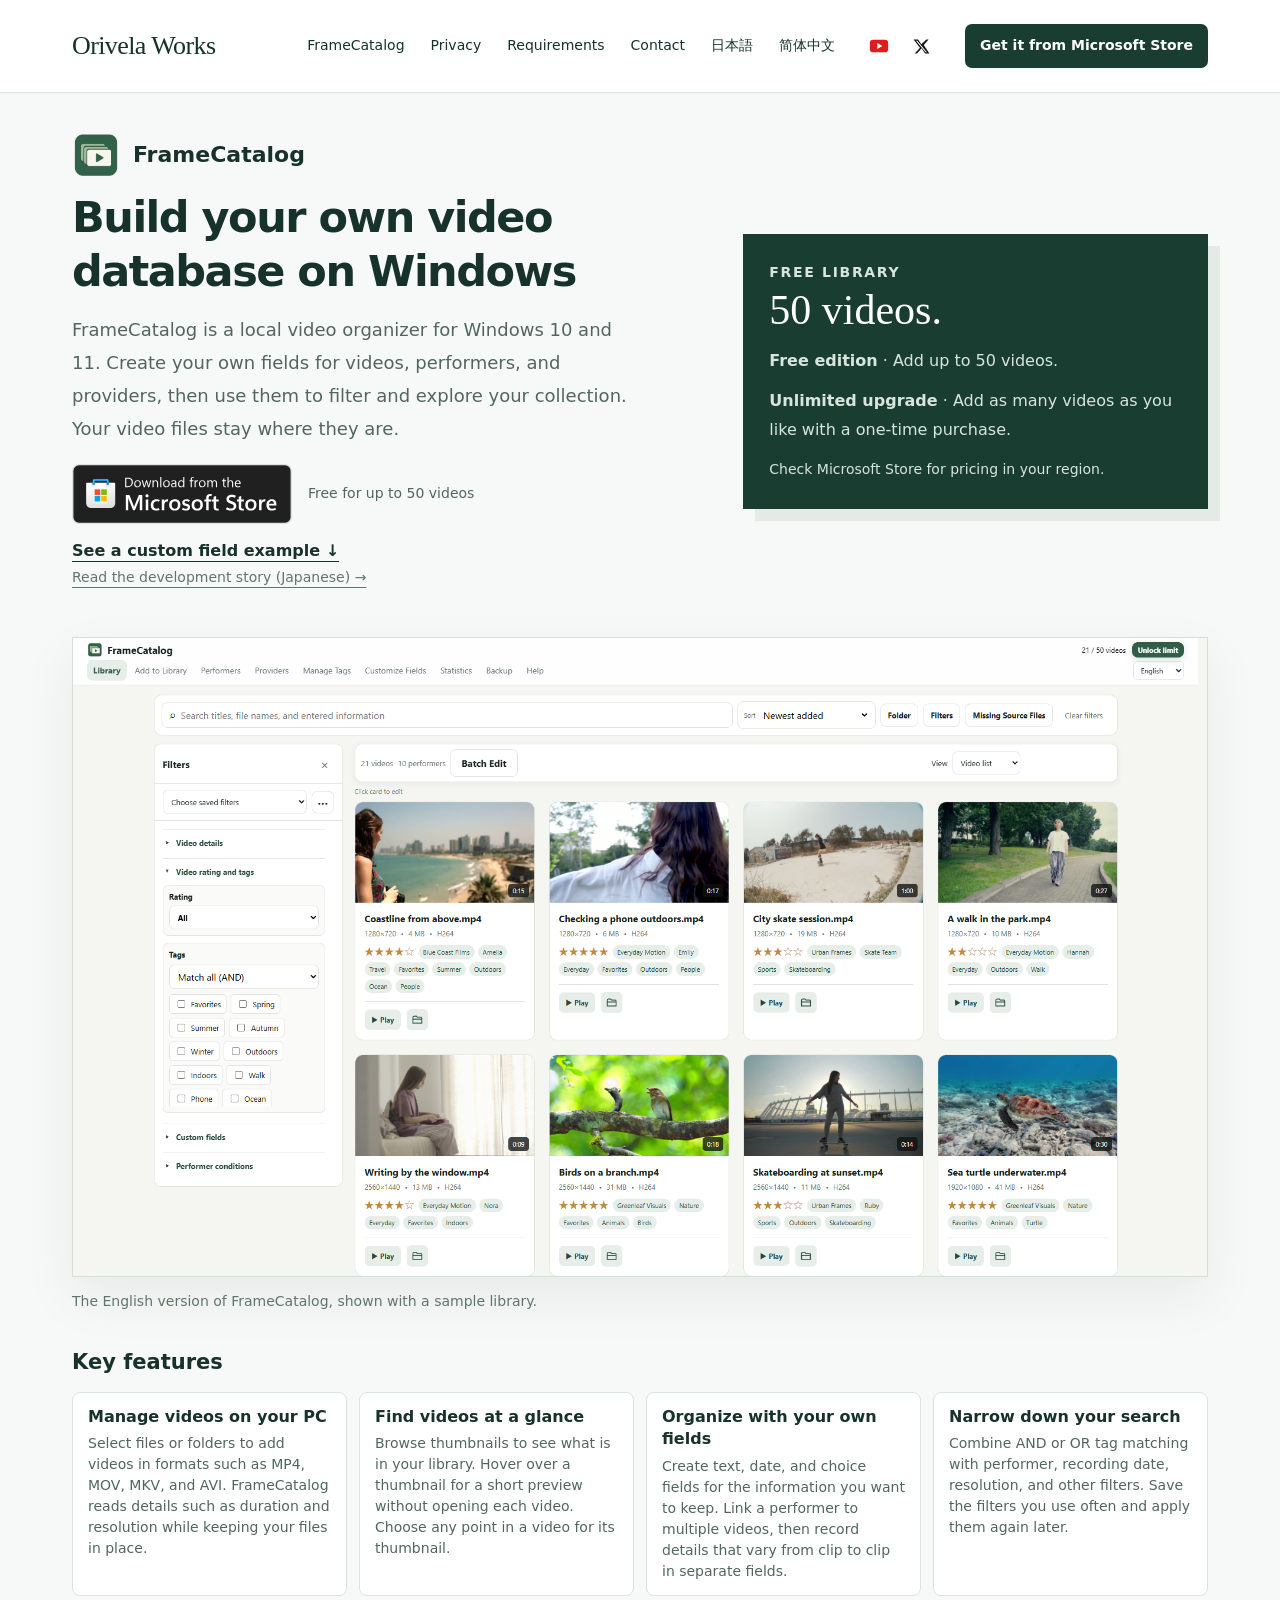
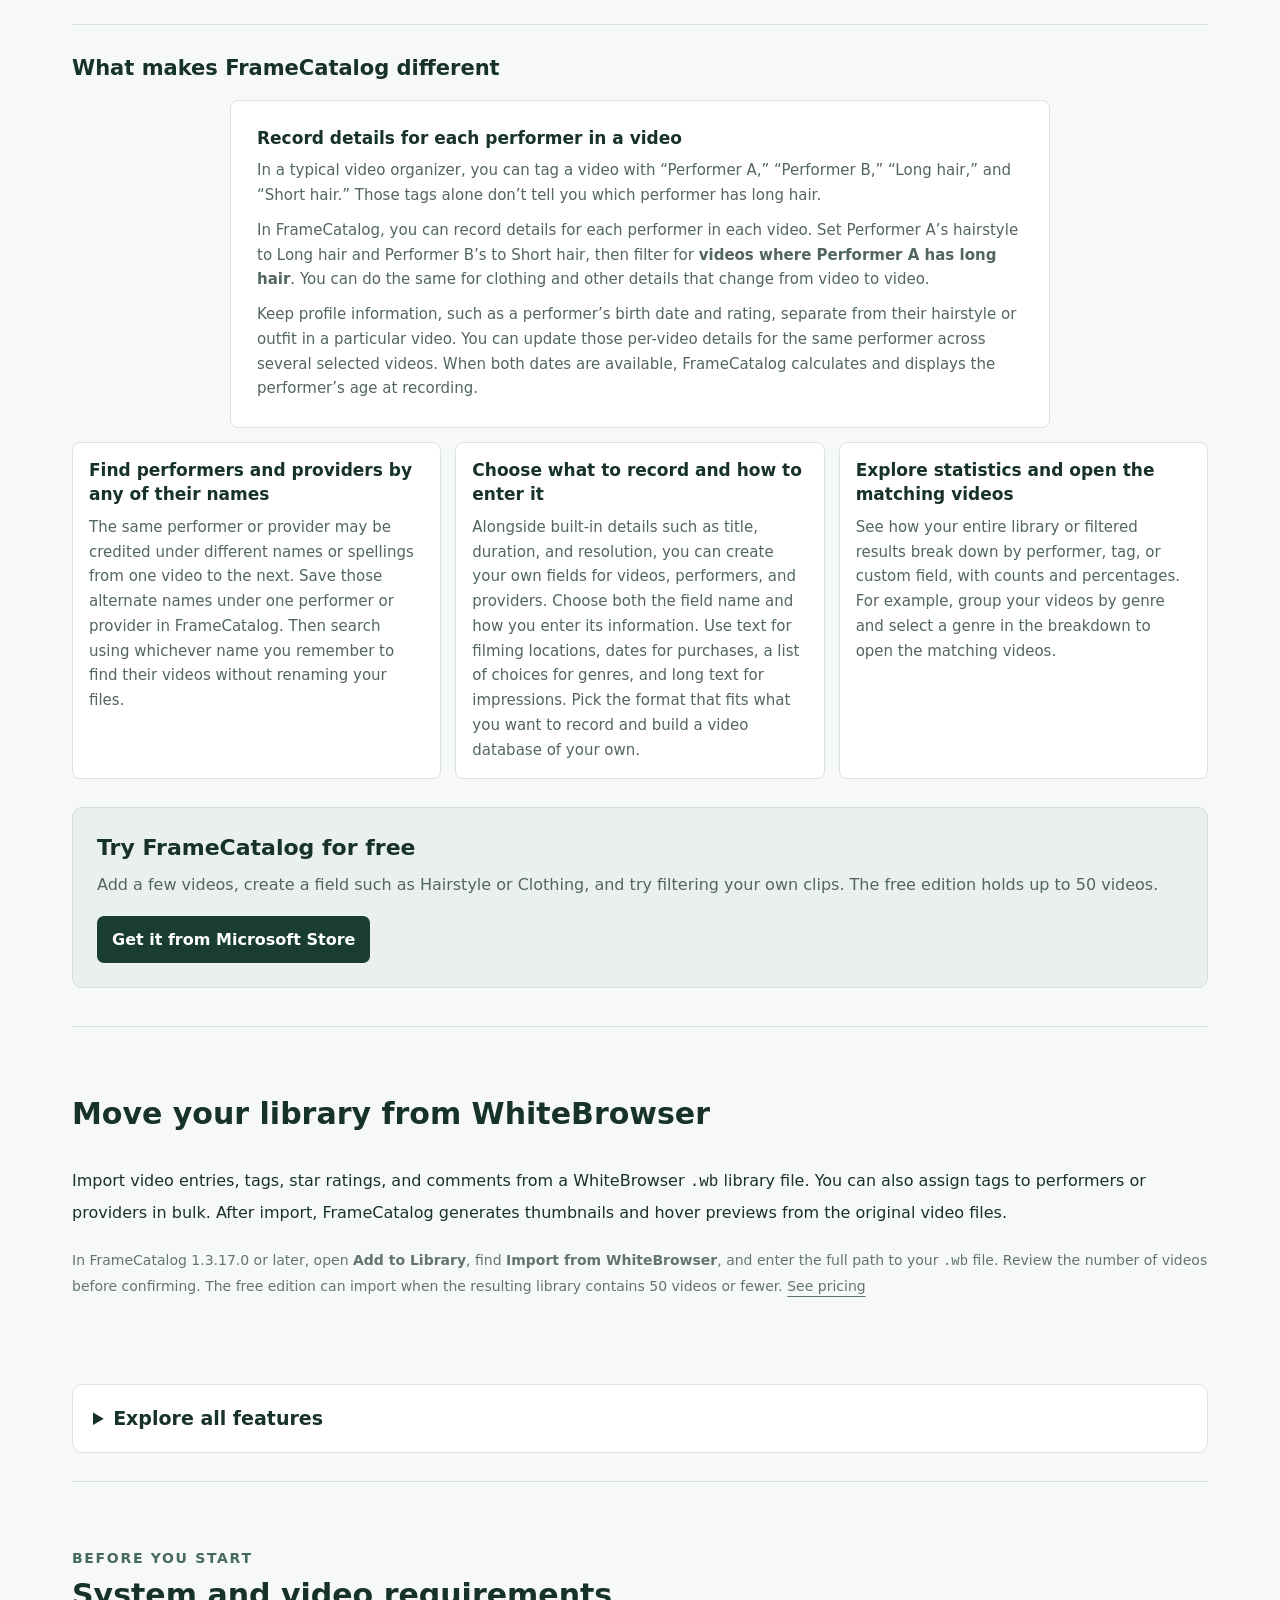
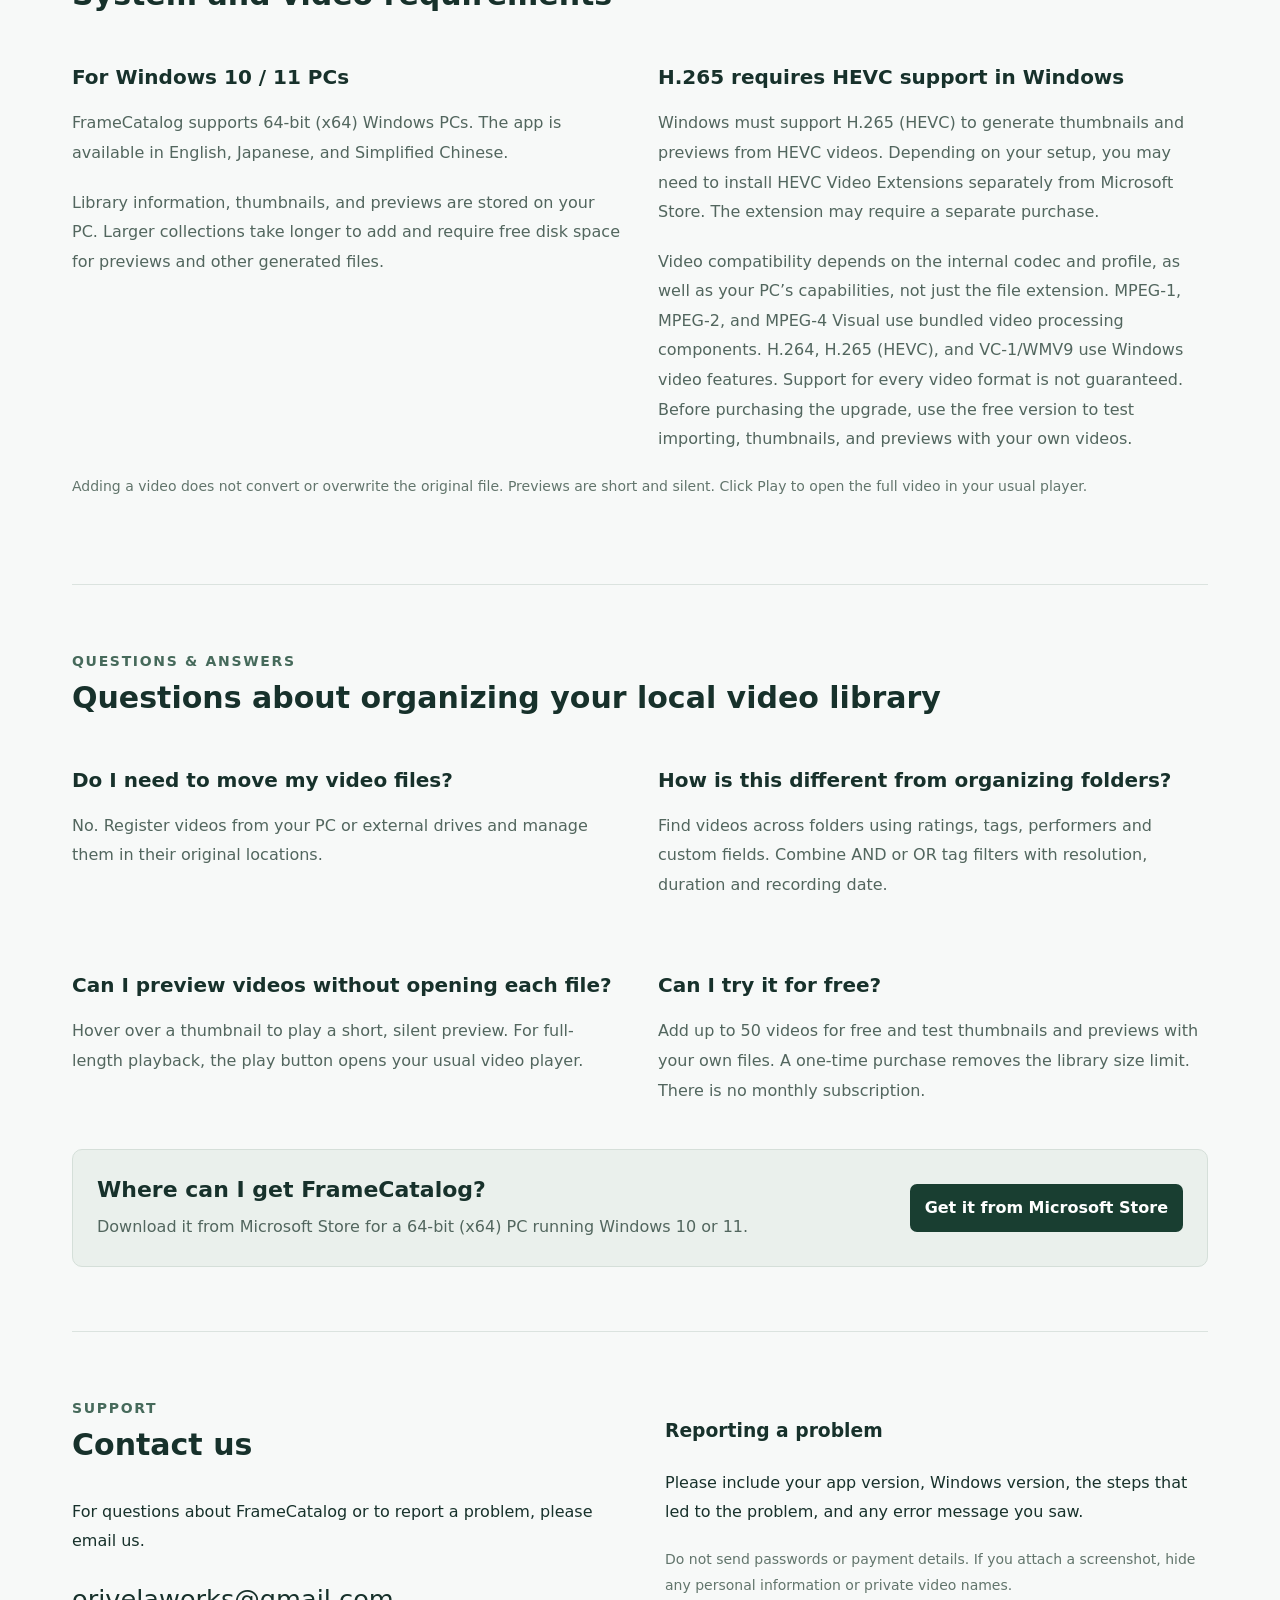
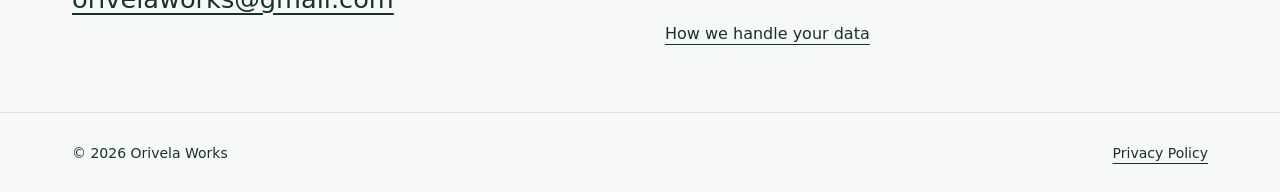
==== commit e34a7dfd: "Center the performer example card" ====
--- a/en/index.html
+++ b/en/index.html
@@ -1,5 +1,5 @@
 <!doctype html>
-<html lang="en"><head><meta charset="utf-8"><meta name="viewport" content="width=device-width,initial-scale=1"><title>FrameCatalog | Windows Video Organizer with Custom Fields</title><meta name="description" content="Build a local video database on Windows. Create custom fields for videos, performers, and providers, then use them to find and preview clips. Free for up to 50 videos."><link rel="icon" type="image/svg+xml" href="data:image/svg+xml,%3Csvg xmlns='http://www.w3.org/2000/svg' viewBox='0 0 32 32'%3E%3Crect width='32' height='32' rx='7' fill='%23193e31'/%3E%3Ccircle cx='16' cy='16' r='9' fill='none' stroke='white' stroke-width='3'/%3E%3C/svg%3E"><link rel="stylesheet" href="../style.css?v=20261127-layout"><link rel="canonical" href="https://orivelaworks.github.io/en/"><meta property="og:type" content="website"><meta property="og:title" content="FrameCatalog | Windows Video Organizer with Custom Fields"><meta property="og:description" content="Build a local video database on Windows. Create custom fields for videos, performers, and providers, then use them to find and preview clips. Free for up to 50 videos."><meta property="og:url" content="https://orivelaworks.github.io/en/">
+<html lang="en"><head><meta charset="utf-8"><meta name="viewport" content="width=device-width,initial-scale=1"><title>FrameCatalog | Windows Video Organizer with Custom Fields</title><meta name="description" content="Build a local video database on Windows. Create custom fields for videos, performers, and providers, then use them to find and preview clips. Free for up to 50 videos."><link rel="icon" type="image/svg+xml" href="data:image/svg+xml,%3Csvg xmlns='http://www.w3.org/2000/svg' viewBox='0 0 32 32'%3E%3Crect width='32' height='32' rx='7' fill='%23193e31'/%3E%3Ccircle cx='16' cy='16' r='9' fill='none' stroke='white' stroke-width='3'/%3E%3C/svg%3E"><link rel="stylesheet" href="../style.css?v=20261127-feature-card"><link rel="canonical" href="https://orivelaworks.github.io/en/"><meta property="og:type" content="website"><meta property="og:title" content="FrameCatalog | Windows Video Organizer with Custom Fields"><meta property="og:description" content="Build a local video database on Windows. Create custom fields for videos, performers, and providers, then use them to find and preview clips. Free for up to 50 videos."><meta property="og:url" content="https://orivelaworks.github.io/en/">
 <script type="application/ld+json">
 {
   "@context": "https://schema.org",
--- a/style.css
+++ b/style.css
@@ -81,8 +81,7 @@
 .product-highlights h3{font-size:17px;line-height:1.4;margin:0 0 8px}
 .product-highlights p{font-size:15px;line-height:1.65;margin:0 0 10px}
 .product-highlights p:last-child{margin-bottom:0}
-.product-highlights-example{grid-column:1/-1}
-.product-highlights-example p{max-width:78ch}
+.product-highlights .product-highlights-example{grid-column:1/-1;justify-self:center;width:100%;max-width:820px;padding:clamp(16px,3vw,26px)}
 @media(max-width:950px){
   .wrap > .quick-features .quick-grid{grid-template-columns:repeat(2,minmax(0,1fr))}
   .product-highlights .features{grid-template-columns:minmax(0,1fr)}
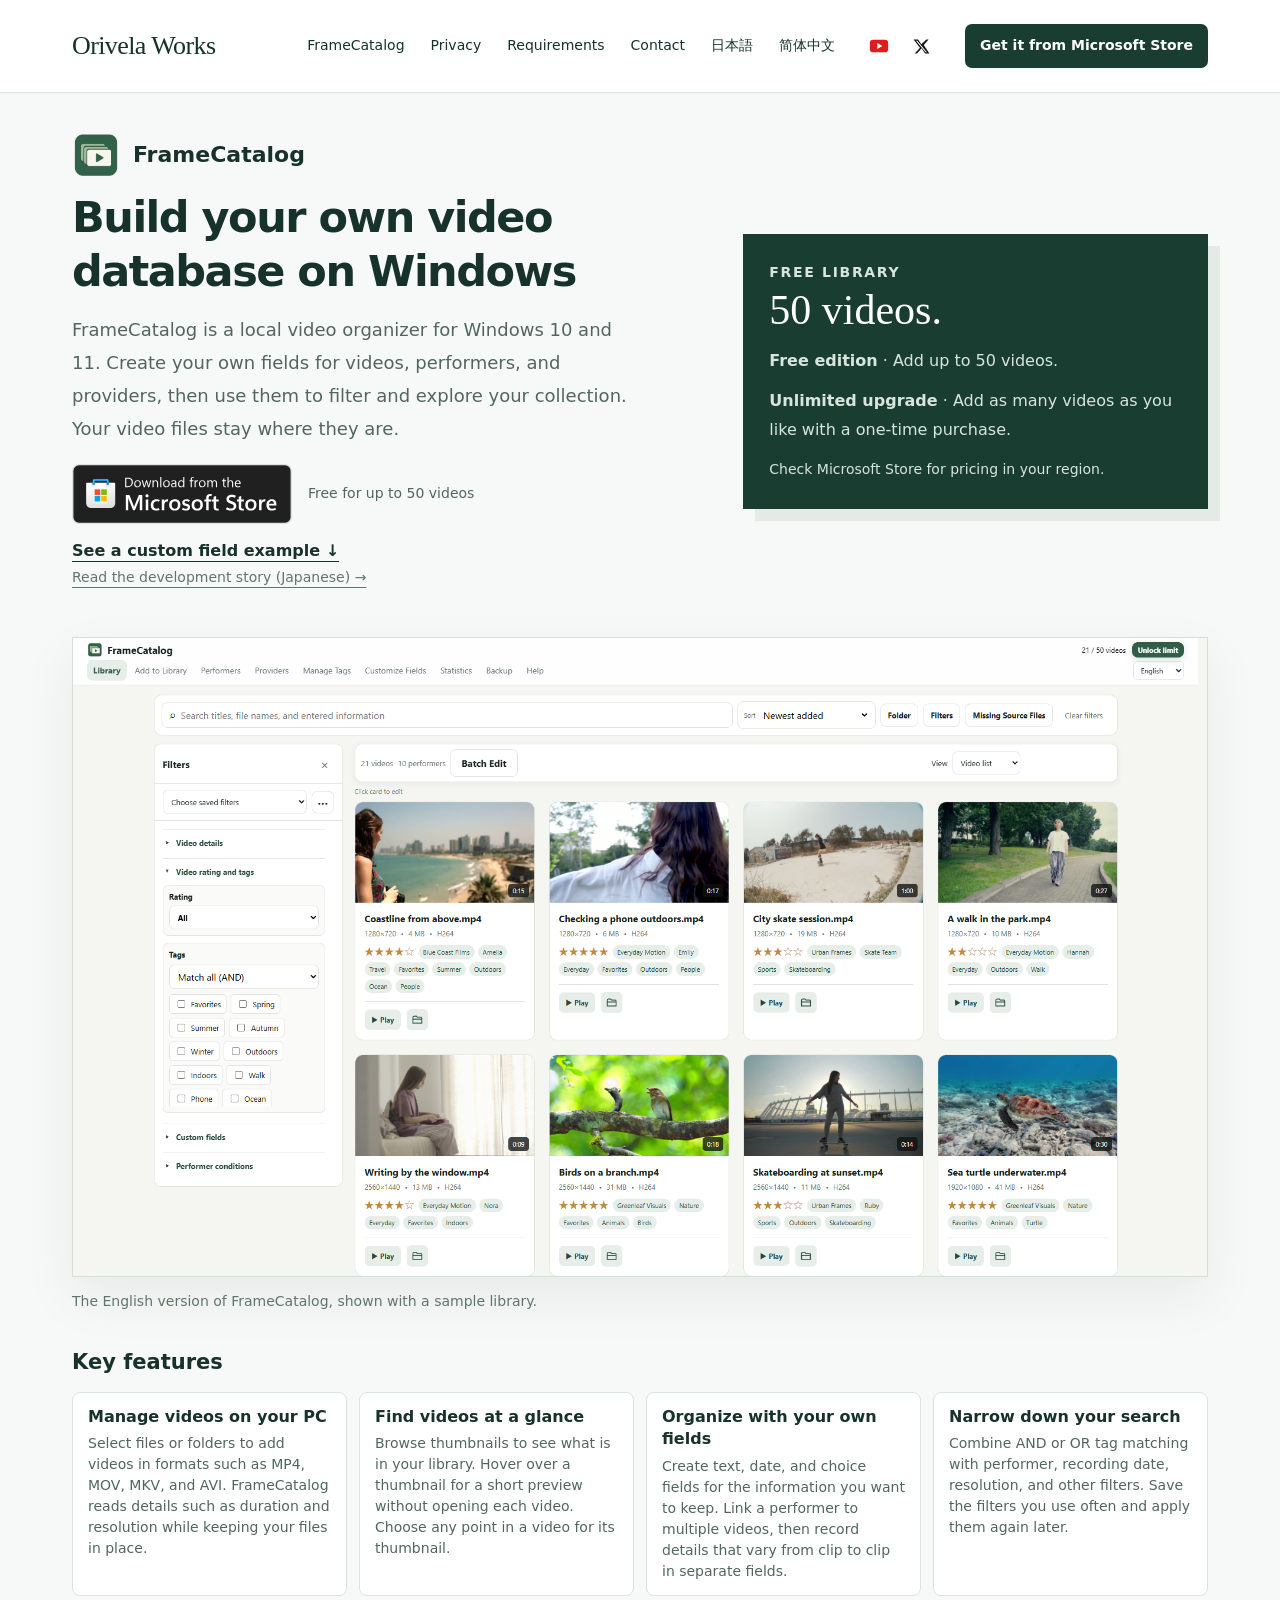
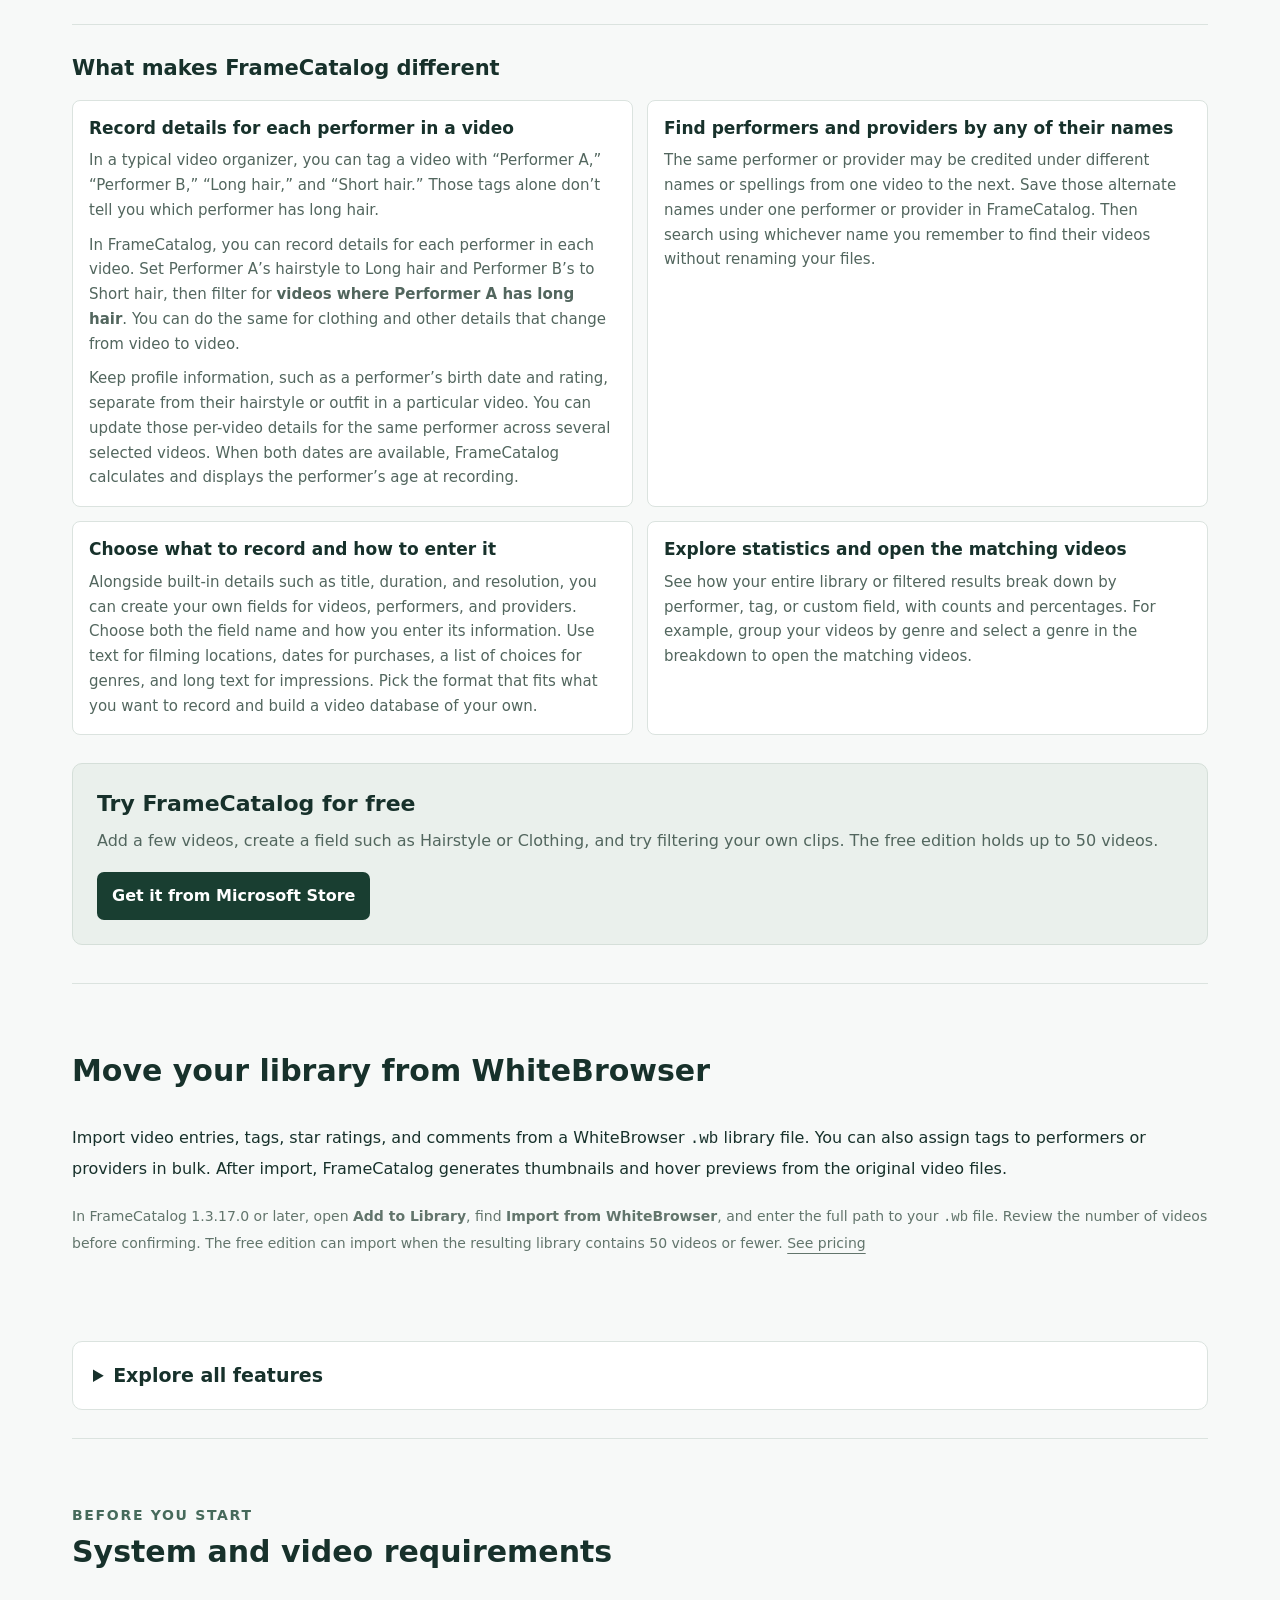
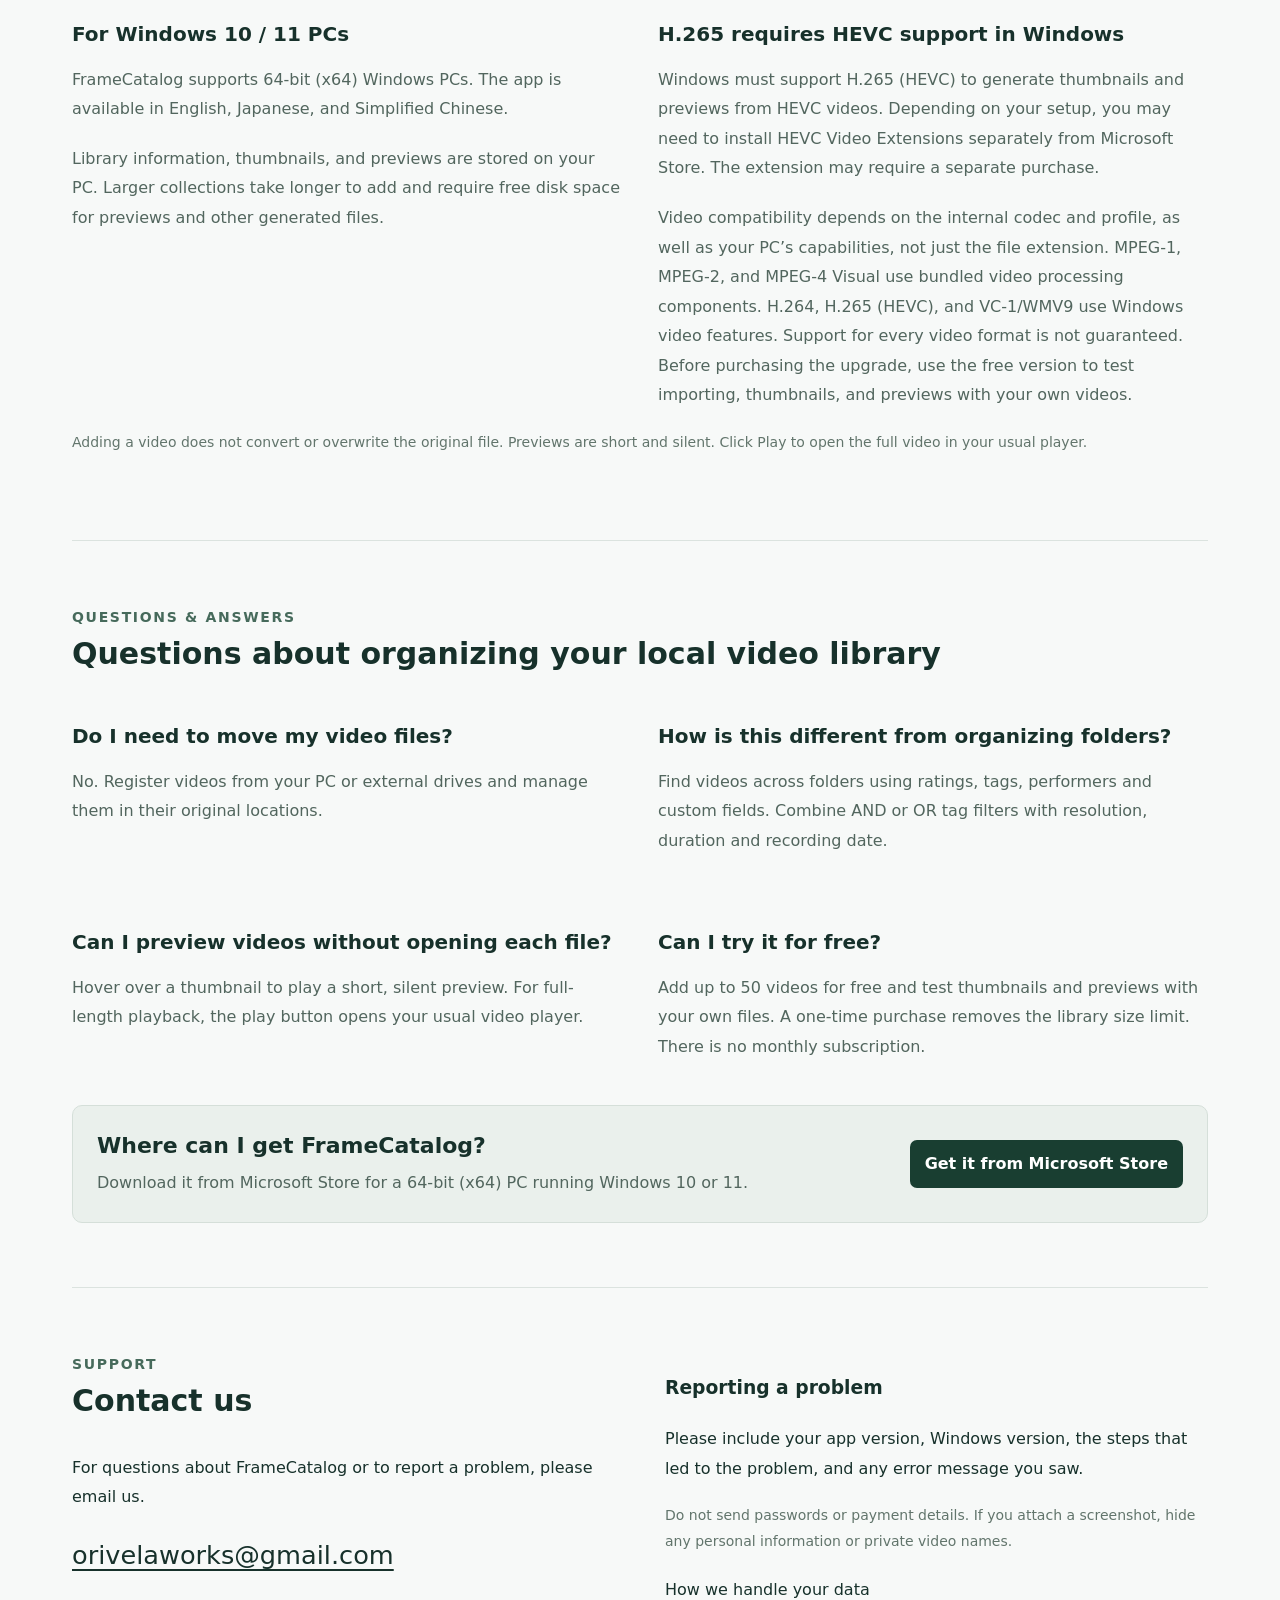
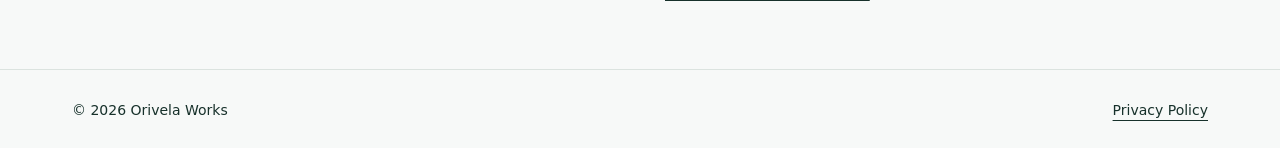
==== commit 6d0aa80a: "Align the feature grid across three languages" ====
--- a/en/index.html
+++ b/en/index.html
@@ -1,5 +1,5 @@
 <!doctype html>
-<html lang="en"><head><meta charset="utf-8"><meta name="viewport" content="width=device-width,initial-scale=1"><title>FrameCatalog | Windows Video Organizer with Custom Fields</title><meta name="description" content="Build a local video database on Windows. Create custom fields for videos, performers, and providers, then use them to find and preview clips. Free for up to 50 videos."><link rel="icon" type="image/svg+xml" href="data:image/svg+xml,%3Csvg xmlns='http://www.w3.org/2000/svg' viewBox='0 0 32 32'%3E%3Crect width='32' height='32' rx='7' fill='%23193e31'/%3E%3Ccircle cx='16' cy='16' r='9' fill='none' stroke='white' stroke-width='3'/%3E%3C/svg%3E"><link rel="stylesheet" href="../style.css?v=20261127-feature-card"><link rel="canonical" href="https://orivelaworks.github.io/en/"><meta property="og:type" content="website"><meta property="og:title" content="FrameCatalog | Windows Video Organizer with Custom Fields"><meta property="og:description" content="Build a local video database on Windows. Create custom fields for videos, performers, and providers, then use them to find and preview clips. Free for up to 50 videos."><meta property="og:url" content="https://orivelaworks.github.io/en/">
+<html lang="en"><head><meta charset="utf-8"><meta name="viewport" content="width=device-width,initial-scale=1"><title>FrameCatalog | Windows Video Organizer with Custom Fields</title><meta name="description" content="Build a local video database on Windows. Create custom fields for videos, performers, and providers, then use them to find and preview clips. Free for up to 50 videos."><link rel="icon" type="image/svg+xml" href="data:image/svg+xml,%3Csvg xmlns='http://www.w3.org/2000/svg' viewBox='0 0 32 32'%3E%3Crect width='32' height='32' rx='7' fill='%23193e31'/%3E%3Ccircle cx='16' cy='16' r='9' fill='none' stroke='white' stroke-width='3'/%3E%3C/svg%3E"><link rel="stylesheet" href="../style.css?v=20261127-feature-grid"><link rel="canonical" href="https://orivelaworks.github.io/en/"><meta property="og:type" content="website"><meta property="og:title" content="FrameCatalog | Windows Video Organizer with Custom Fields"><meta property="og:description" content="Build a local video database on Windows. Create custom fields for videos, performers, and providers, then use them to find and preview clips. Free for up to 50 videos."><meta property="og:url" content="https://orivelaworks.github.io/en/">
 <script type="application/ld+json">
 {
   "@context": "https://schema.org",
@@ -34,7 +34,7 @@
 <section class="product-highlights" aria-labelledby="product-highlights-title">
   <h2 id="product-highlights-title">What makes FrameCatalog different</h2>
   <div class="features">
-    <article class="product-highlights-example" id="custom-fields-example">
+    <article id="custom-fields-example">
       <h3>Record details for each performer in a video</h3>
       <p>In a typical video organizer, you can tag a video with “Performer A,” “Performer B,” “Long hair,” and “Short hair.” Those tags alone don’t tell you which performer has long hair.</p>
       <p>In FrameCatalog, you can record details for each performer in each video. Set Performer A’s hairstyle to Long hair and Performer B’s to Short hair, then filter for <strong>videos where Performer A has long hair</strong>. You can do the same for clothing and other details that change from video to video.</p>
--- a/style.css
+++ b/style.css
@@ -76,17 +76,16 @@
 .wrap > .quick-features{padding:0 0 28px}
 .product-highlights{border-top:1px solid #dbe3df;padding:24px 0 28px}
 .product-highlights h2{font-size:21px;margin:0 0 12px}
-.product-highlights .features{grid-template-columns:repeat(3,minmax(0,1fr));gap:14px}
+.product-highlights .features{grid-template-columns:repeat(2,minmax(0,1fr));gap:14px}
 .product-highlights article{padding:16px;background:#fff;border:1px solid #dbe3df;border-radius:8px}
 .product-highlights h3{font-size:17px;line-height:1.4;margin:0 0 8px}
 .product-highlights p{font-size:15px;line-height:1.65;margin:0 0 10px}
 .product-highlights p:last-child{margin-bottom:0}
-.product-highlights .product-highlights-example{grid-column:1/-1;justify-self:center;width:100%;max-width:820px;padding:clamp(16px,3vw,26px)}
 @media(max-width:950px){
   .wrap > .quick-features .quick-grid{grid-template-columns:repeat(2,minmax(0,1fr))}
-  .product-highlights .features{grid-template-columns:minmax(0,1fr)}
 }
 @media(max-width:760px){
+  .product-highlights .features{grid-template-columns:minmax(0,1fr)}
   .site-intro{grid-template-columns:minmax(0,1fr)}
 }
 @media(max-width:460px){
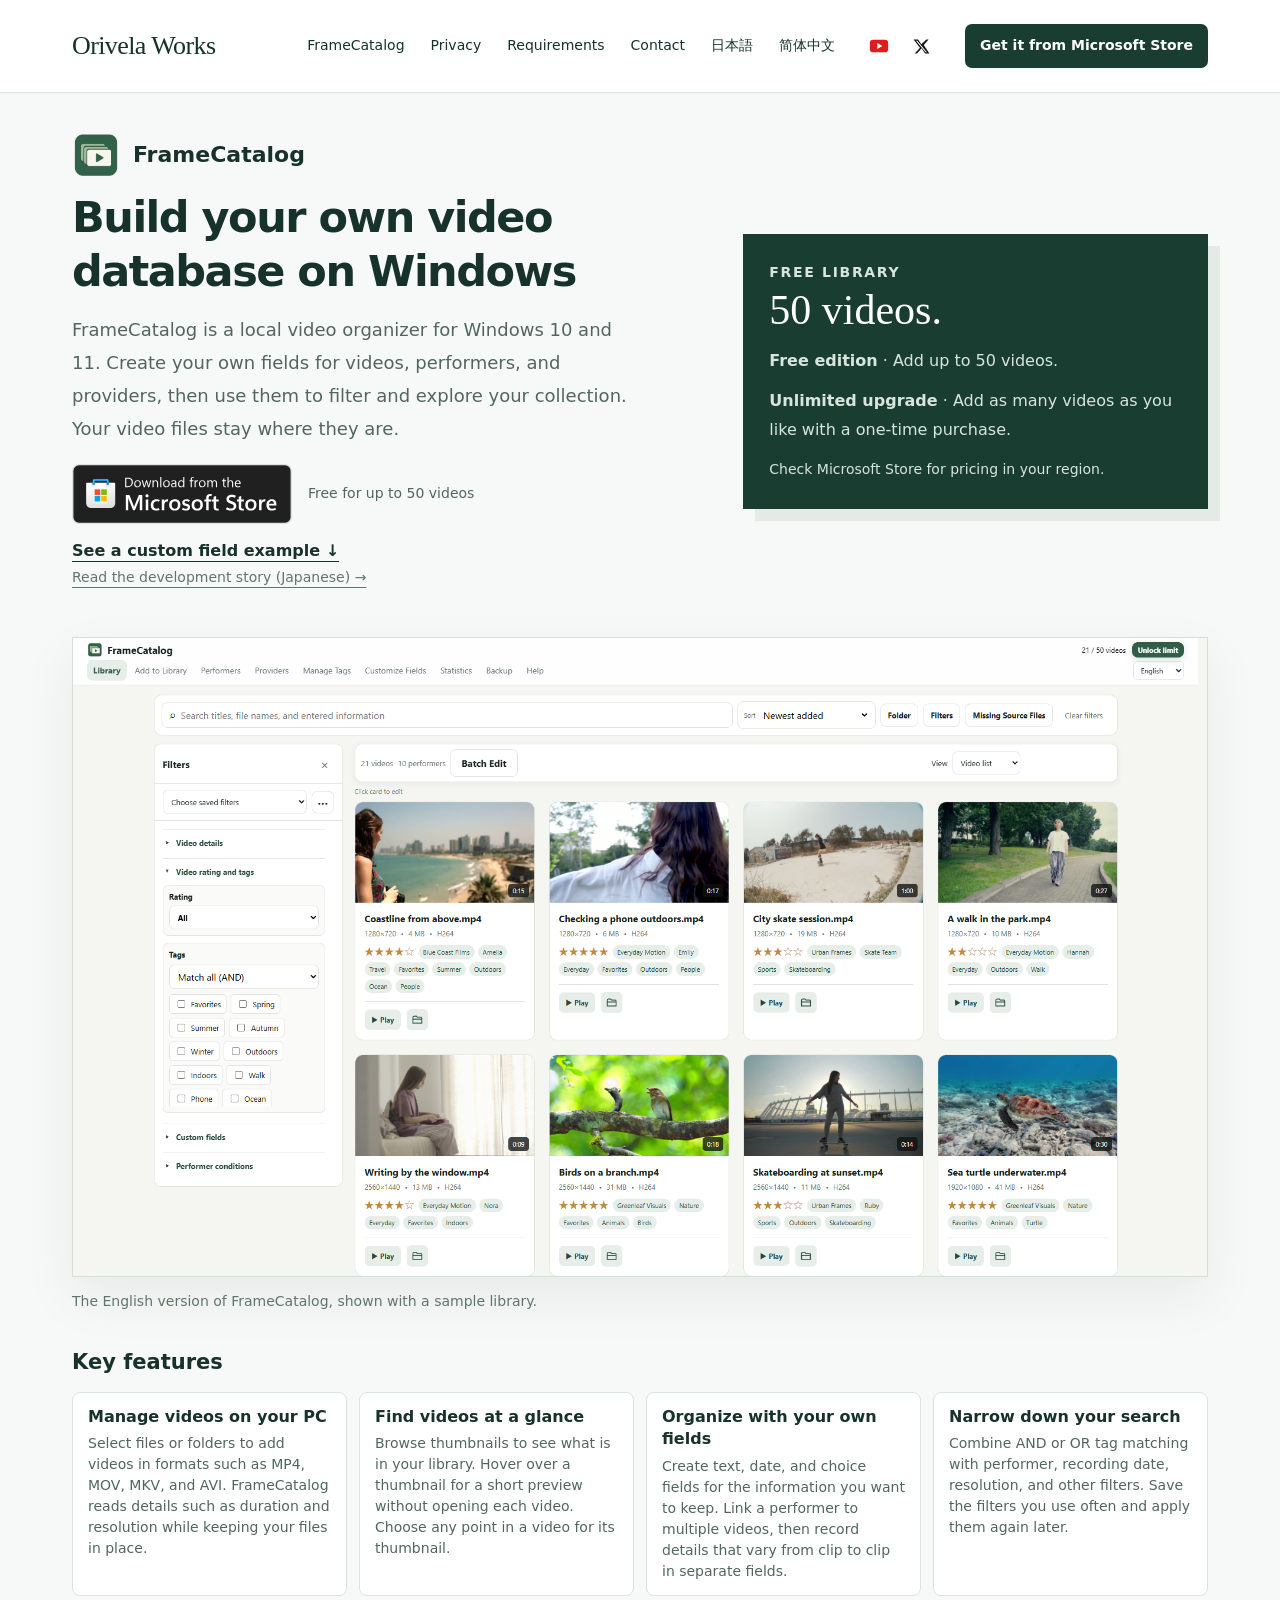
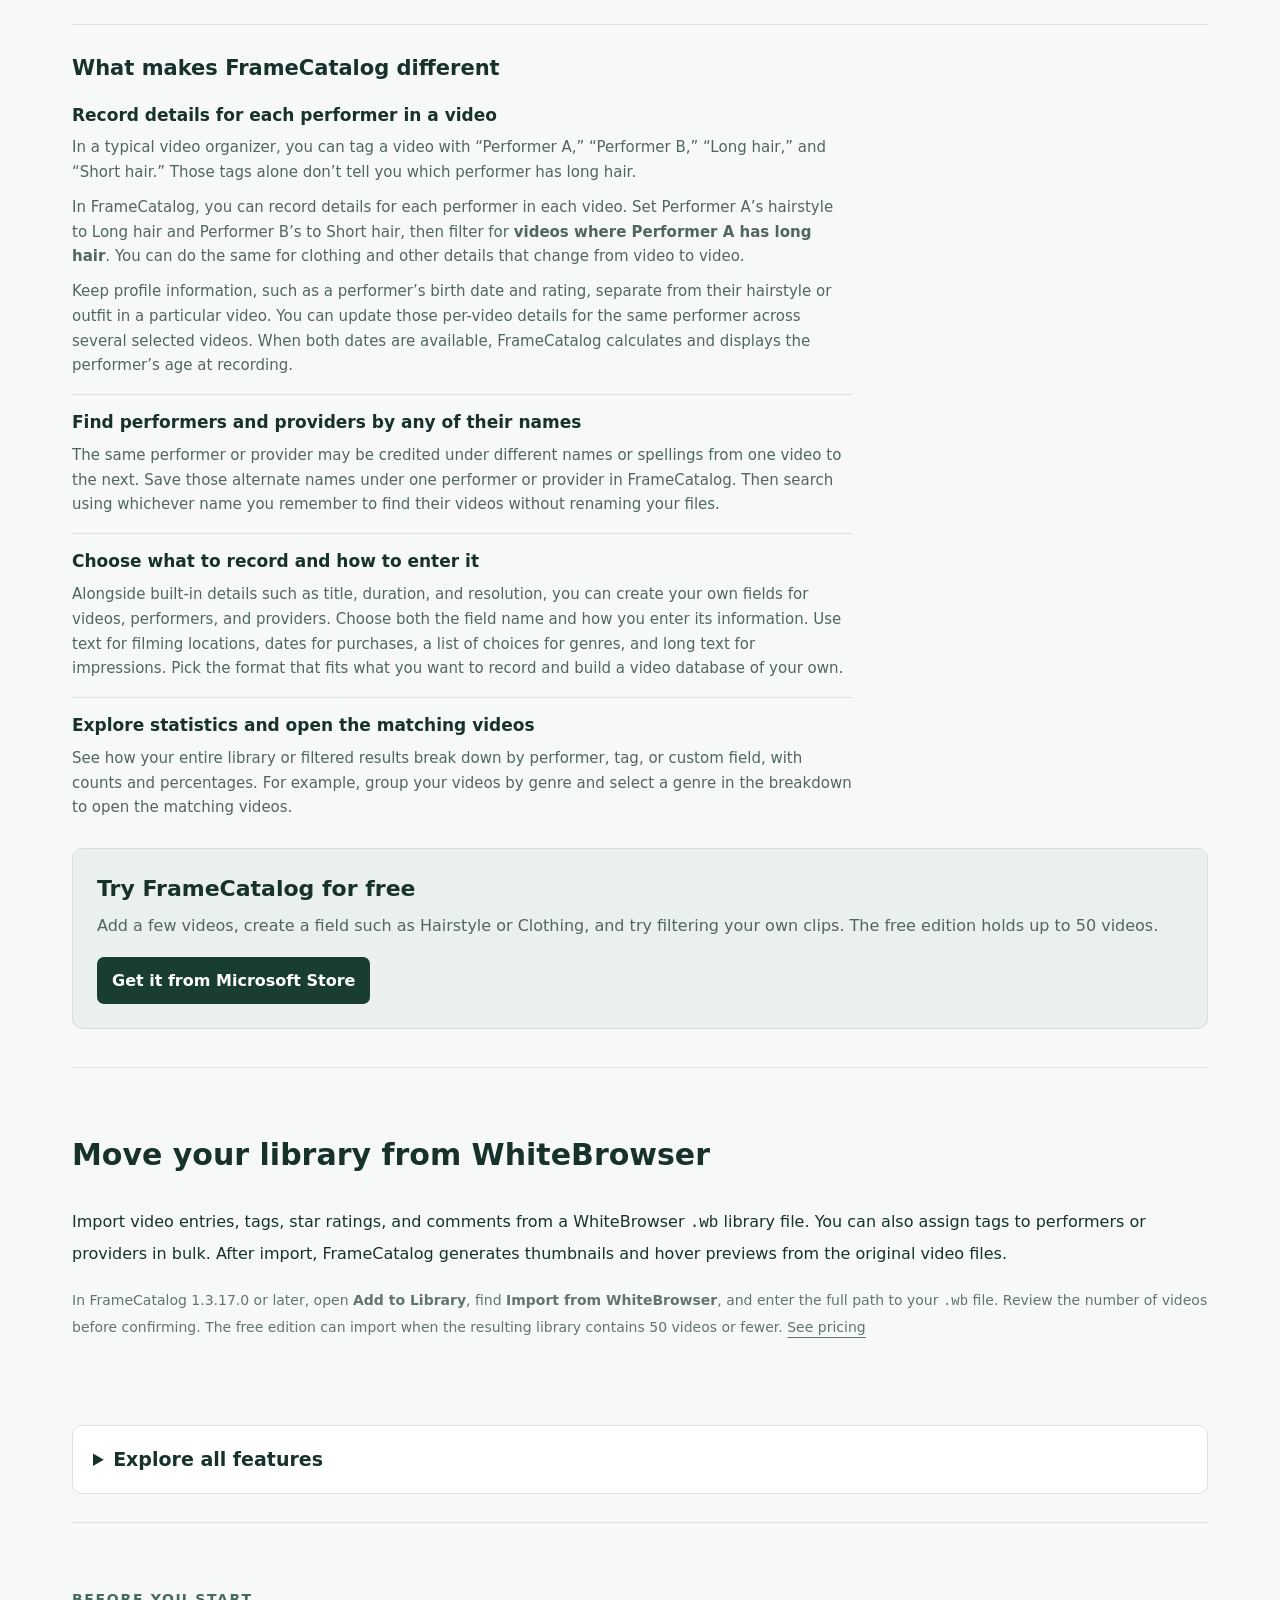
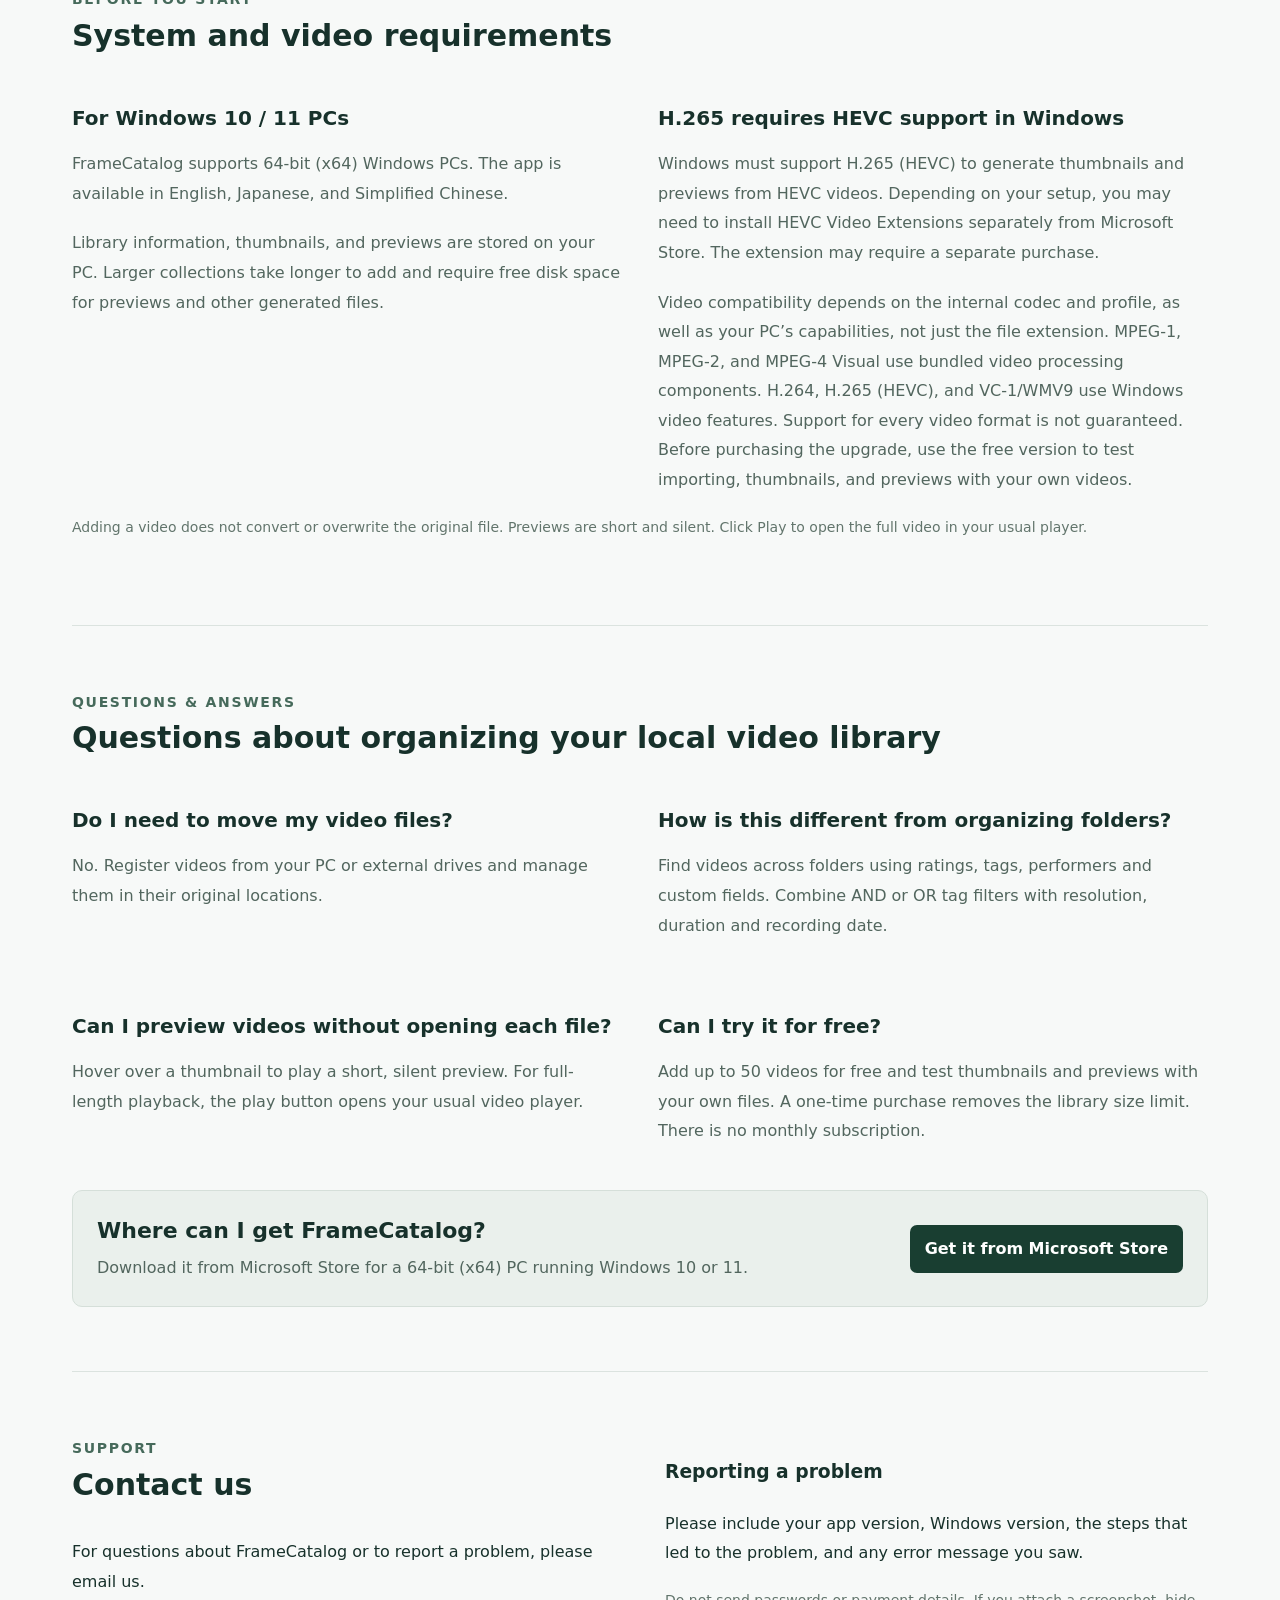
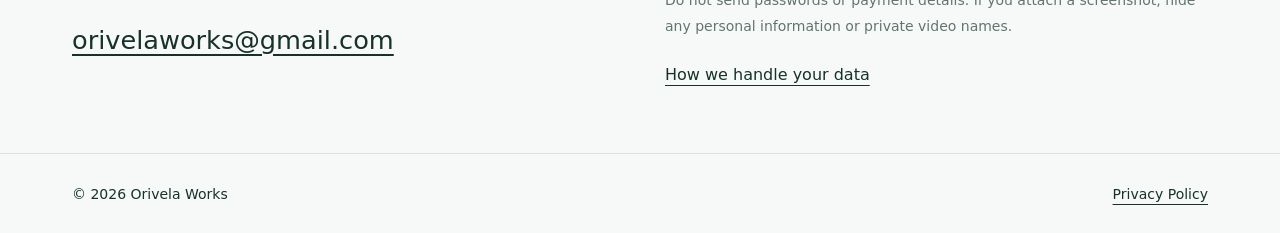
==== commit e62e0f39: "Present FrameCatalog highlights as a readable list" ====
--- a/en/index.html
+++ b/en/index.html
@@ -1,5 +1,5 @@
 <!doctype html>
-<html lang="en"><head><meta charset="utf-8"><meta name="viewport" content="width=device-width,initial-scale=1"><title>FrameCatalog | Windows Video Organizer with Custom Fields</title><meta name="description" content="Build a local video database on Windows. Create custom fields for videos, performers, and providers, then use them to find and preview clips. Free for up to 50 videos."><link rel="icon" type="image/svg+xml" href="data:image/svg+xml,%3Csvg xmlns='http://www.w3.org/2000/svg' viewBox='0 0 32 32'%3E%3Crect width='32' height='32' rx='7' fill='%23193e31'/%3E%3Ccircle cx='16' cy='16' r='9' fill='none' stroke='white' stroke-width='3'/%3E%3C/svg%3E"><link rel="stylesheet" href="../style.css?v=20261127-feature-grid"><link rel="canonical" href="https://orivelaworks.github.io/en/"><meta property="og:type" content="website"><meta property="og:title" content="FrameCatalog | Windows Video Organizer with Custom Fields"><meta property="og:description" content="Build a local video database on Windows. Create custom fields for videos, performers, and providers, then use them to find and preview clips. Free for up to 50 videos."><meta property="og:url" content="https://orivelaworks.github.io/en/">
+<html lang="en"><head><meta charset="utf-8"><meta name="viewport" content="width=device-width,initial-scale=1"><title>FrameCatalog | Windows Video Organizer with Custom Fields</title><meta name="description" content="Build a local video database on Windows. Create custom fields for videos, performers, and providers, then use them to find and preview clips. Free for up to 50 videos."><link rel="icon" type="image/svg+xml" href="data:image/svg+xml,%3Csvg xmlns='http://www.w3.org/2000/svg' viewBox='0 0 32 32'%3E%3Crect width='32' height='32' rx='7' fill='%23193e31'/%3E%3Ccircle cx='16' cy='16' r='9' fill='none' stroke='white' stroke-width='3'/%3E%3C/svg%3E"><link rel="stylesheet" href="../style.css?v=20261127-feature-list"><link rel="canonical" href="https://orivelaworks.github.io/en/"><meta property="og:type" content="website"><meta property="og:title" content="FrameCatalog | Windows Video Organizer with Custom Fields"><meta property="og:description" content="Build a local video database on Windows. Create custom fields for videos, performers, and providers, then use them to find and preview clips. Free for up to 50 videos."><meta property="og:url" content="https://orivelaworks.github.io/en/">
 <script type="application/ld+json">
 {
   "@context": "https://schema.org",
@@ -33,17 +33,17 @@
 <section class="quick-features" id="features"><h2>Key features</h2><div class="quick-grid"><article><h3>Manage videos on your PC</h3><p>Select files or folders to add videos in formats such as MP4, MOV, MKV, and AVI. FrameCatalog reads details such as duration and resolution while keeping your files in place.</p></article><article><h3>Find videos at a glance</h3><p>Browse thumbnails to see what is in your library. Hover over a thumbnail for a short preview without opening each video. Choose any point in a video for its thumbnail.</p></article><article><h3>Organize with your own fields</h3><p>Create text, date, and choice fields for the information you want to keep. Link a performer to multiple videos, then record details that vary from clip to clip in separate fields.</p></article><article><h3>Narrow down your search</h3><p>Combine AND or OR tag matching with performer, recording date, resolution, and other filters. Save the filters you use often and apply them again later.</p></article></div></section>
 <section class="product-highlights" aria-labelledby="product-highlights-title">
   <h2 id="product-highlights-title">What makes FrameCatalog different</h2>
-  <div class="features">
-    <article id="custom-fields-example">
+  <ul class="highlight-list" role="list">
+    <li id="custom-fields-example">
       <h3>Record details for each performer in a video</h3>
       <p>In a typical video organizer, you can tag a video with “Performer A,” “Performer B,” “Long hair,” and “Short hair.” Those tags alone don’t tell you which performer has long hair.</p>
       <p>In FrameCatalog, you can record details for each performer in each video. Set Performer A’s hairstyle to Long hair and Performer B’s to Short hair, then filter for <strong>videos where Performer A has long hair</strong>. You can do the same for clothing and other details that change from video to video.</p>
       <p>Keep profile information, such as a performer’s birth date and rating, separate from their hairstyle or outfit in a particular video. You can update those per-video details for the same performer across several selected videos. When both dates are available, FrameCatalog calculates and displays the performer’s age at recording.</p>
-    </article>
-    <article><h3>Find performers and providers by any of their names</h3><p>The same performer or provider may be credited under different names or spellings from one video to the next. Save those alternate names under one performer or provider in FrameCatalog. Then search using whichever name you remember to find their videos without renaming your files.</p></article>
-    <article><h3>Choose what to record and how to enter it</h3><p>Alongside built-in details such as title, duration, and resolution, you can create your own fields for videos, performers, and providers. Choose both the field name and how you enter its information. Use text for filming locations, dates for purchases, a list of choices for genres, and long text for impressions. Pick the format that fits what you want to record and build a video database of your own.</p></article>
-    <article><h3>Explore statistics and open the matching videos</h3><p>See how your entire library or filtered results break down by performer, tag, or custom field, with counts and percentages. For example, group your videos by genre and select a genre in the breakdown to open the matching videos.</p></article>
-  </div>
+    </li>
+    <li><h3>Find performers and providers by any of their names</h3><p>The same performer or provider may be credited under different names or spellings from one video to the next. Save those alternate names under one performer or provider in FrameCatalog. Then search using whichever name you remember to find their videos without renaming your files.</p></li>
+    <li><h3>Choose what to record and how to enter it</h3><p>Alongside built-in details such as title, duration, and resolution, you can create your own fields for videos, performers, and providers. Choose both the field name and how you enter its information. Use text for filming locations, dates for purchases, a list of choices for genres, and long text for impressions. Pick the format that fits what you want to record and build a video database of your own.</p></li>
+    <li><h3>Explore statistics and open the matching videos</h3><p>See how your entire library or filtered results break down by performer, tag, or custom field, with counts and percentages. For example, group your videos by genre and select a genre in the breakdown to open the matching videos.</p></li>
+  </ul>
 </section>
 
 <aside class="store-callout" aria-label="Try FrameCatalog for free"><div><h2>Try FrameCatalog for free</h2><p>Add a few videos, create a field such as Hairstyle or Clothing, and try filtering your own clips. The free edition holds up to 50 videos.</p></div><a class="store-action" href="https://apps.microsoft.com/detail/9NKQ7ZGM85SK?cid=framecatalog_en_site_20261127">Get it from Microsoft Store</a></aside><section class="section" id="whitebrowser-migration"><h2>Move your library from WhiteBrowser</h2><p>Import video entries, tags, star ratings, and comments from a WhiteBrowser <code>.wb</code> library file. You can also assign tags to performers or providers in bulk. After import, FrameCatalog generates thumbnails and hover previews from the original video files.</p><p class="note">In FrameCatalog 1.3.17.0 or later, open <strong>Add to Library</strong>, find <strong>Import from WhiteBrowser</strong>, and enter the full path to your <code>.wb</code> file. Review the number of videos before confirming. The free edition can import when the resulting library contains 50 videos or fewer. <a href="#pricing">See pricing</a></p></section><details class="feature-details"><summary>Explore all features</summary><div class="feature-detail-content">
--- a/style.css
+++ b/style.css
@@ -76,16 +76,18 @@
 .wrap > .quick-features{padding:0 0 28px}
 .product-highlights{border-top:1px solid #dbe3df;padding:24px 0 28px}
 .product-highlights h2{font-size:21px;margin:0 0 12px}
-.product-highlights .features{grid-template-columns:repeat(2,minmax(0,1fr));gap:14px}
-.product-highlights article{padding:16px;background:#fff;border:1px solid #dbe3df;border-radius:8px}
-.product-highlights h3{font-size:17px;line-height:1.4;margin:0 0 8px}
-.product-highlights p{font-size:15px;line-height:1.65;margin:0 0 10px}
-.product-highlights p:last-child{margin-bottom:0}
+.highlight-list{list-style:none;max-width:780px;margin:0;padding:0}
+.highlight-list li{padding:16px 0}
+.highlight-list li + li{border-top:1px solid #dbe3df}
+.highlight-list li:first-child{padding-top:4px}
+.highlight-list li:last-child{padding-bottom:0}
+.highlight-list h3{font-size:17px;line-height:1.4;margin:0 0 8px}
+.highlight-list p{font-size:15px;line-height:1.65;color:#52665e;margin:0 0 10px}
+.highlight-list p:last-child{margin-bottom:0}
 @media(max-width:950px){
   .wrap > .quick-features .quick-grid{grid-template-columns:repeat(2,minmax(0,1fr))}
 }
 @media(max-width:760px){
-  .product-highlights .features{grid-template-columns:minmax(0,1fr)}
   .site-intro{grid-template-columns:minmax(0,1fr)}
 }
 @media(max-width:460px){
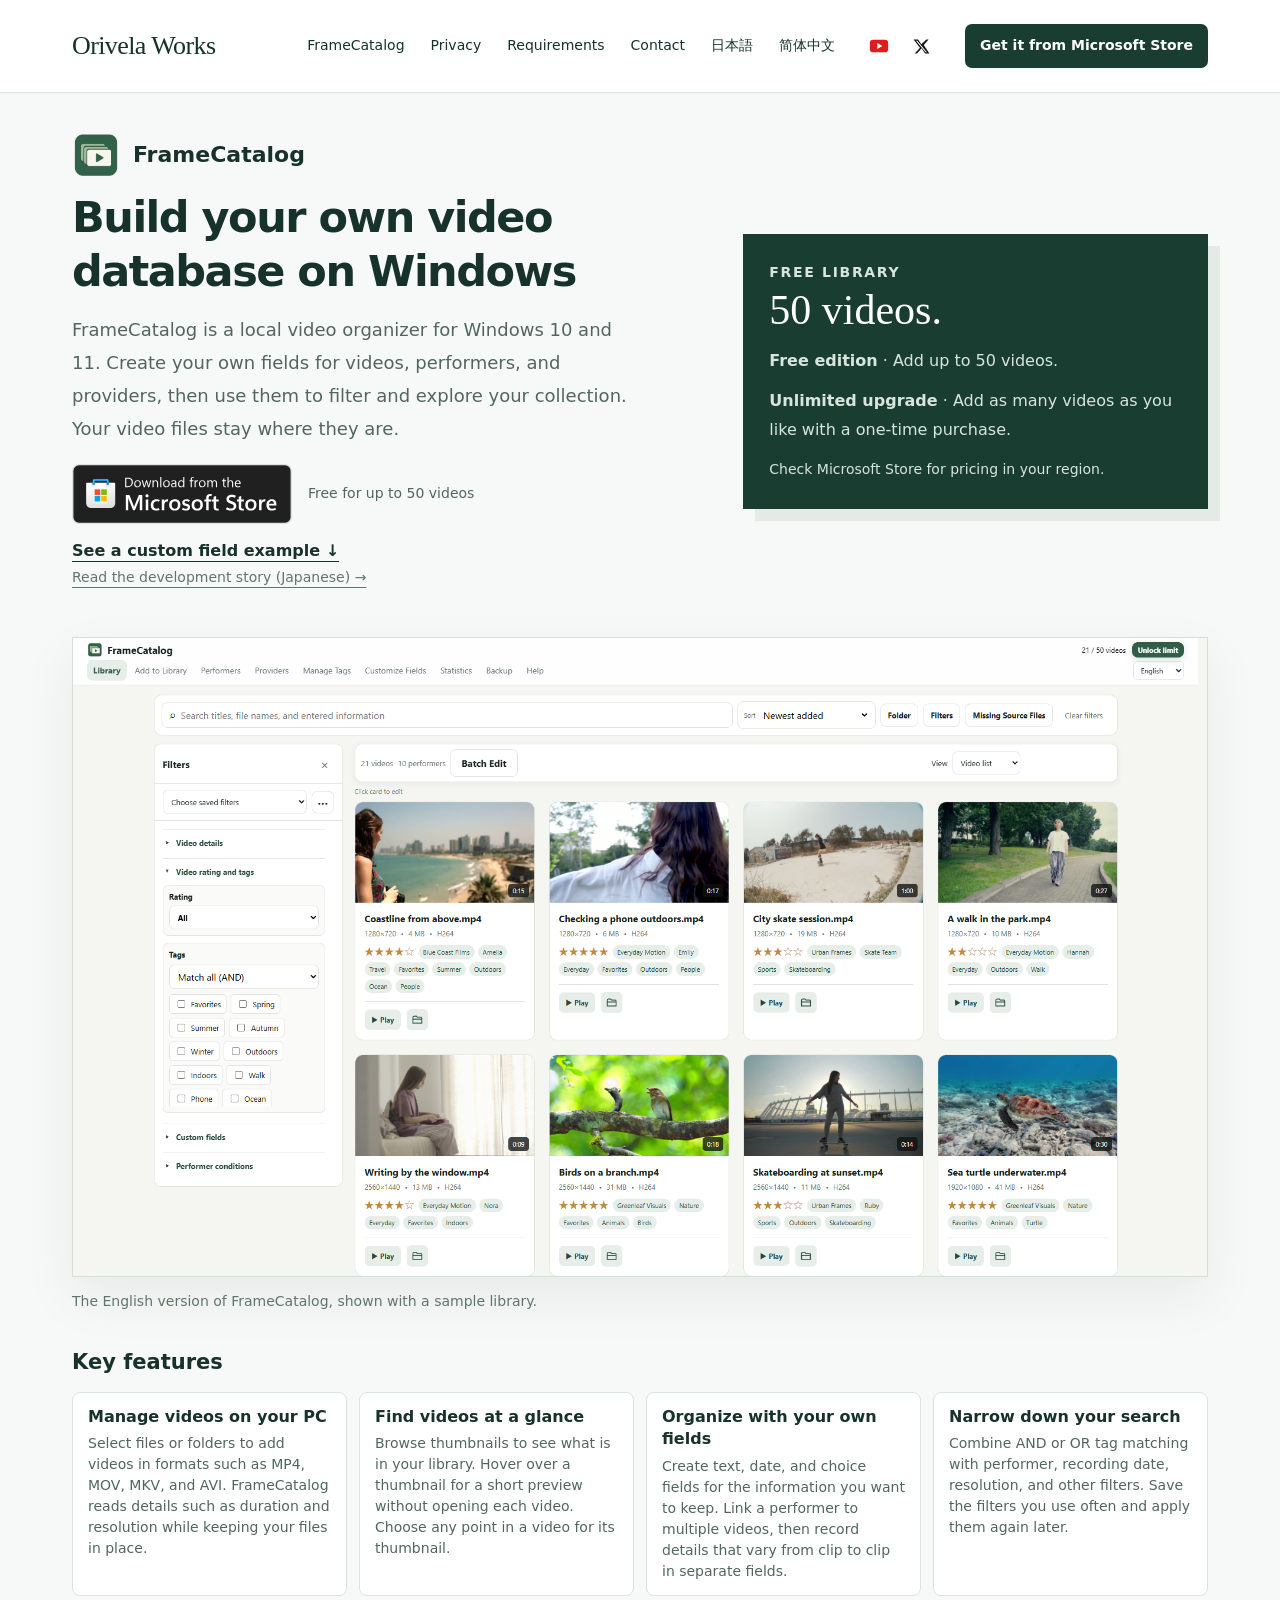
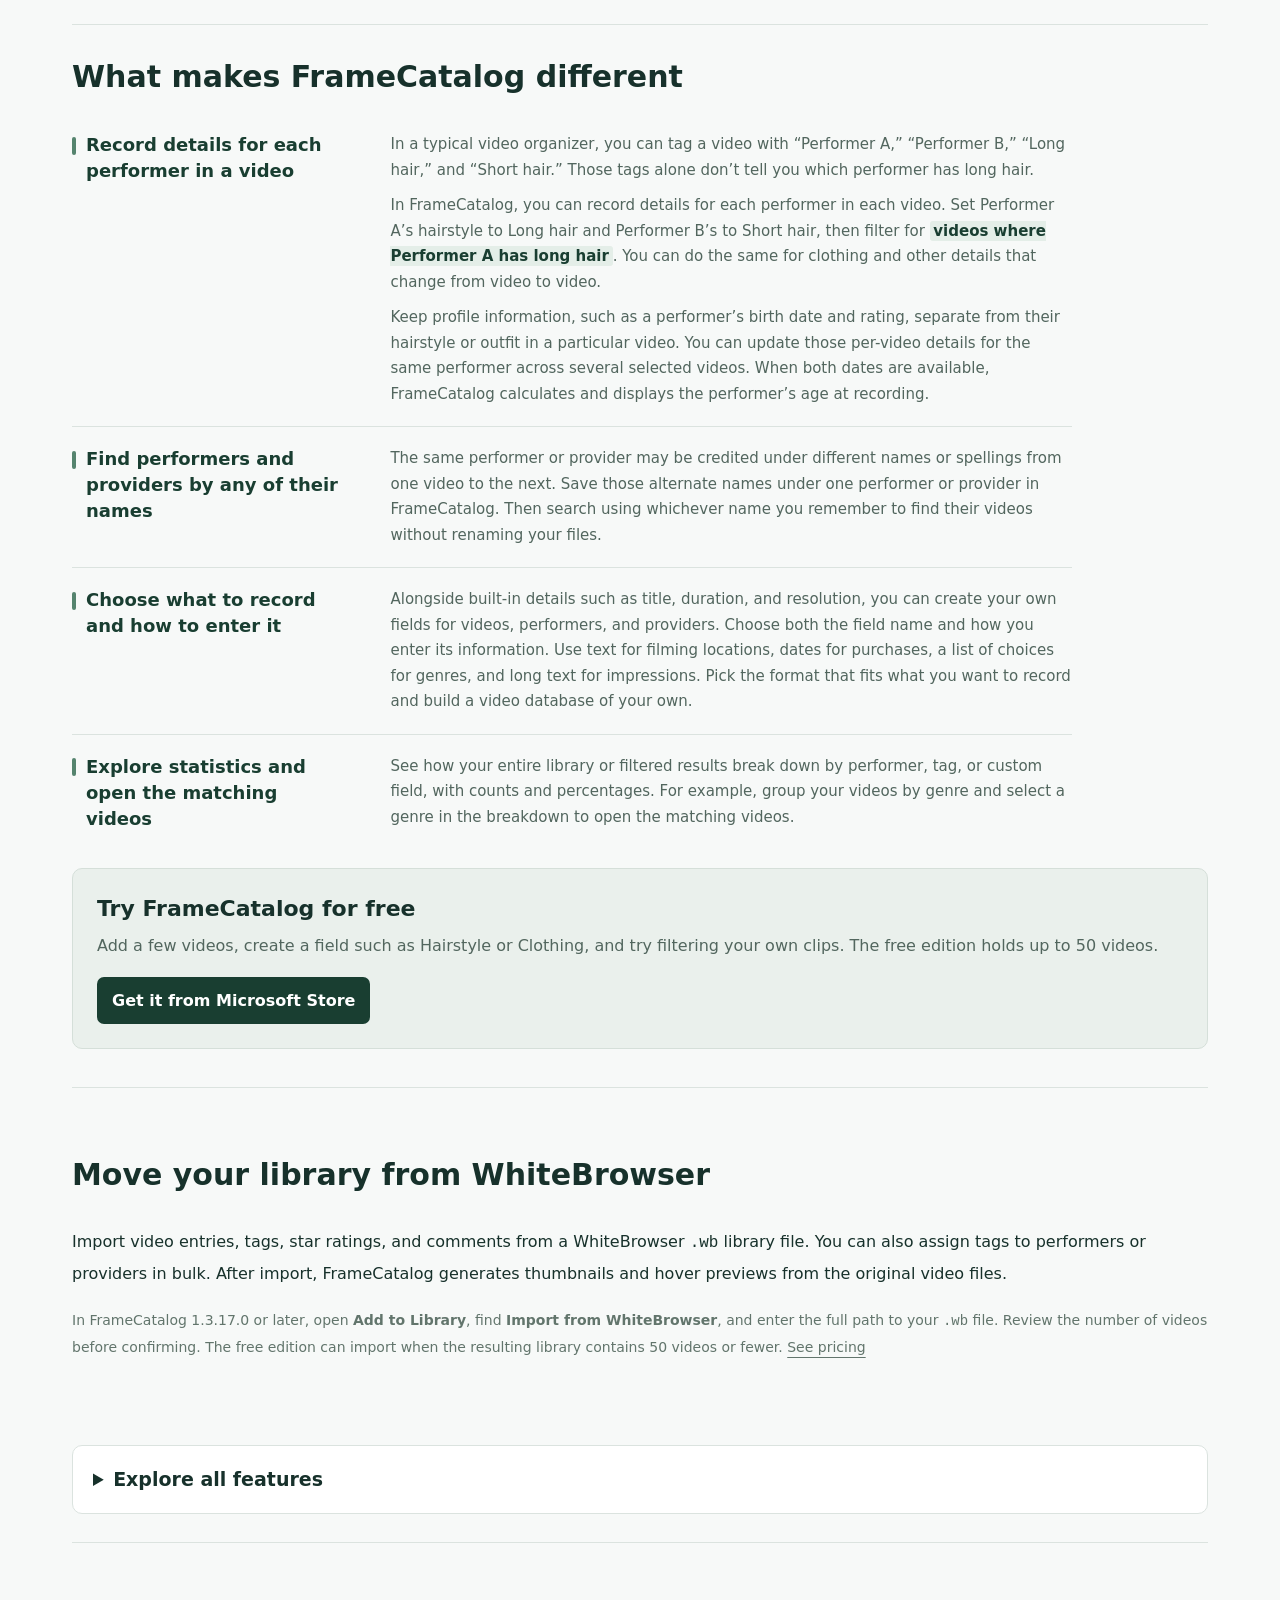
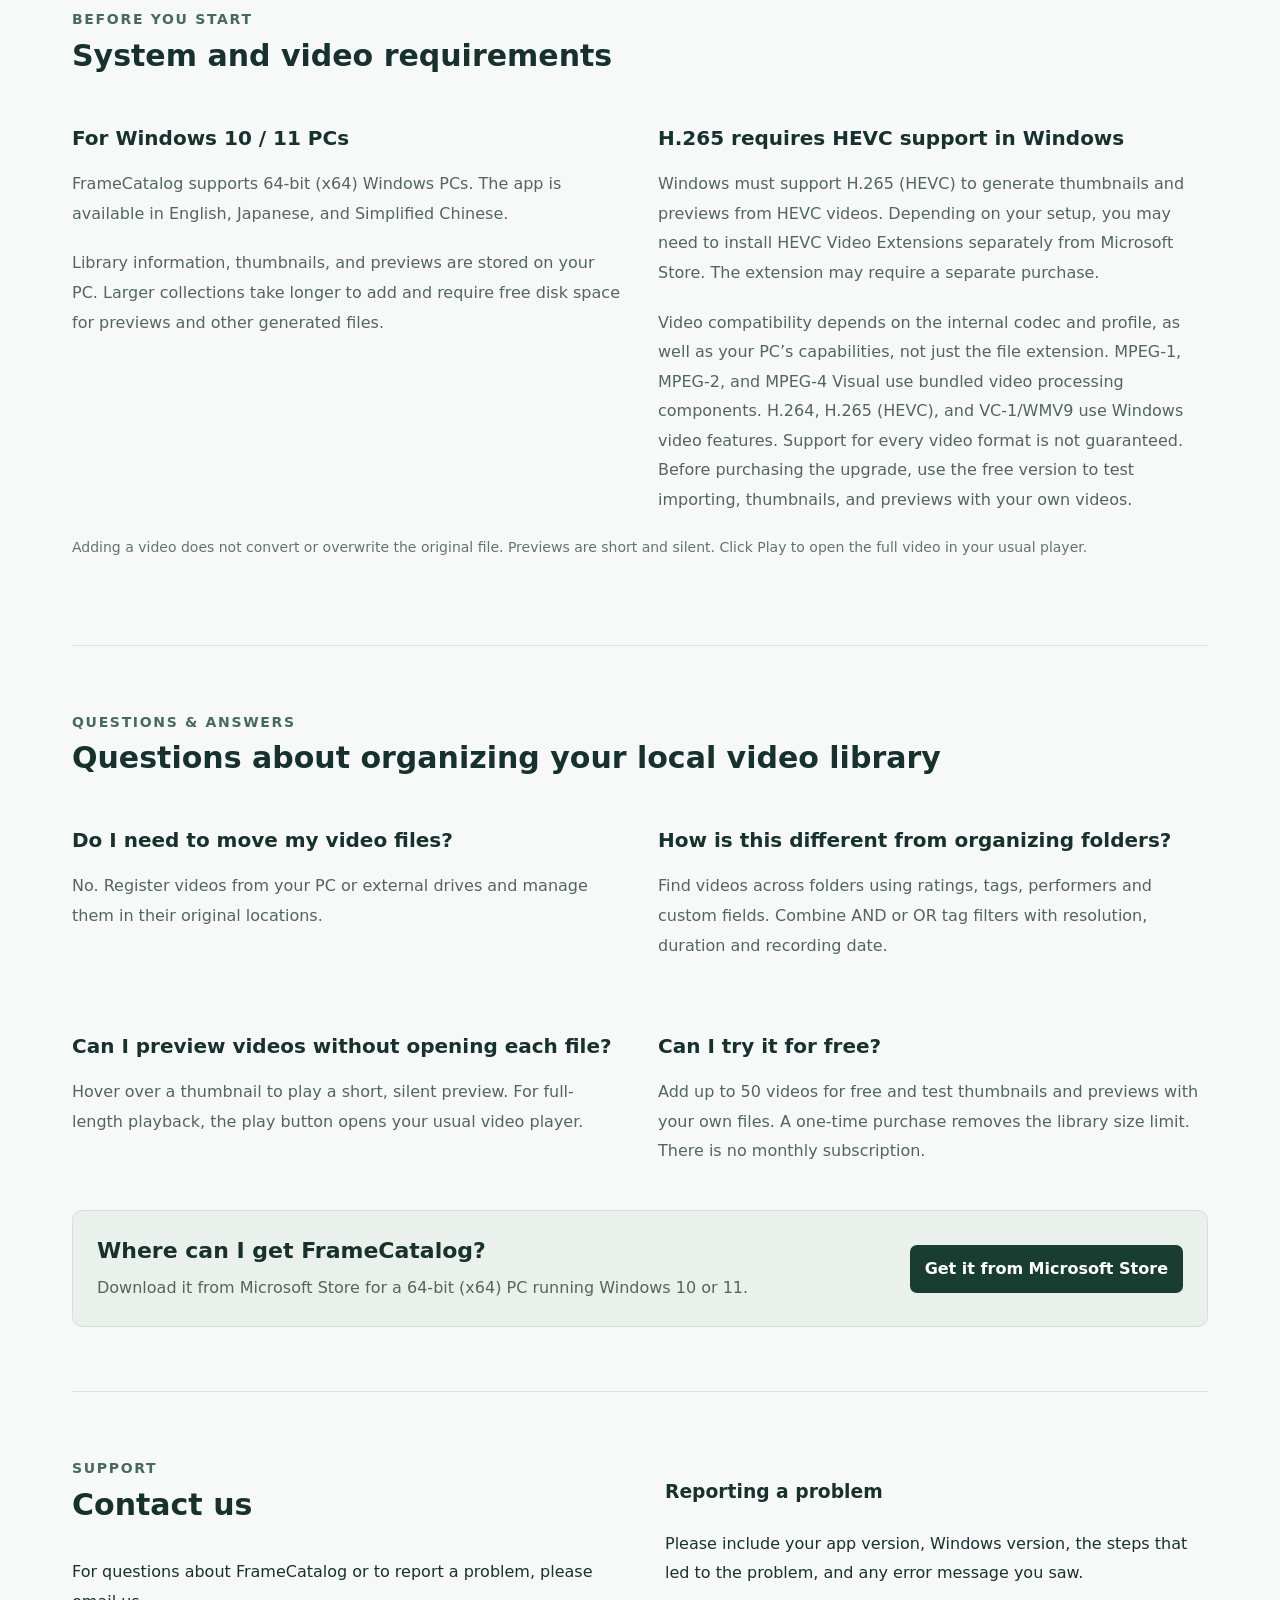
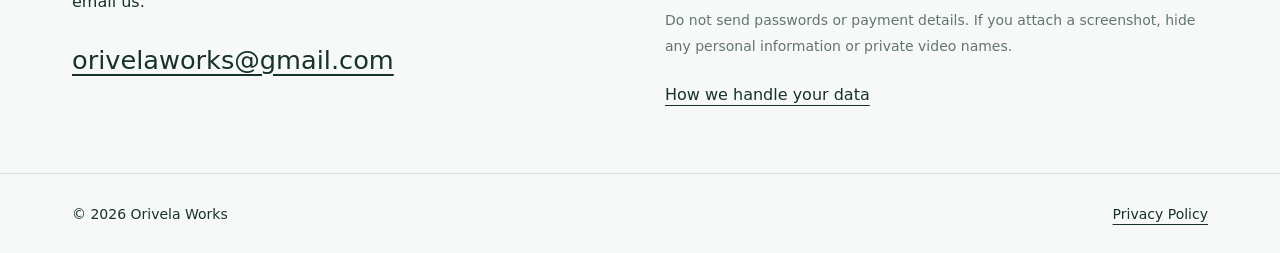
==== commit 63b91b3c: "Refine the FrameCatalog feature list design" ====
--- a/en/index.html
+++ b/en/index.html
@@ -1,5 +1,5 @@
 <!doctype html>
-<html lang="en"><head><meta charset="utf-8"><meta name="viewport" content="width=device-width,initial-scale=1"><title>FrameCatalog | Windows Video Organizer with Custom Fields</title><meta name="description" content="Build a local video database on Windows. Create custom fields for videos, performers, and providers, then use them to find and preview clips. Free for up to 50 videos."><link rel="icon" type="image/svg+xml" href="data:image/svg+xml,%3Csvg xmlns='http://www.w3.org/2000/svg' viewBox='0 0 32 32'%3E%3Crect width='32' height='32' rx='7' fill='%23193e31'/%3E%3Ccircle cx='16' cy='16' r='9' fill='none' stroke='white' stroke-width='3'/%3E%3C/svg%3E"><link rel="stylesheet" href="../style.css?v=20261127-feature-list"><link rel="canonical" href="https://orivelaworks.github.io/en/"><meta property="og:type" content="website"><meta property="og:title" content="FrameCatalog | Windows Video Organizer with Custom Fields"><meta property="og:description" content="Build a local video database on Windows. Create custom fields for videos, performers, and providers, then use them to find and preview clips. Free for up to 50 videos."><meta property="og:url" content="https://orivelaworks.github.io/en/">
+<html lang="en"><head><meta charset="utf-8"><meta name="viewport" content="width=device-width,initial-scale=1"><title>FrameCatalog | Windows Video Organizer with Custom Fields</title><meta name="description" content="Build a local video database on Windows. Create custom fields for videos, performers, and providers, then use them to find and preview clips. Free for up to 50 videos."><link rel="icon" type="image/svg+xml" href="data:image/svg+xml,%3Csvg xmlns='http://www.w3.org/2000/svg' viewBox='0 0 32 32'%3E%3Crect width='32' height='32' rx='7' fill='%23193e31'/%3E%3Ccircle cx='16' cy='16' r='9' fill='none' stroke='white' stroke-width='3'/%3E%3C/svg%3E"><link rel="stylesheet" href="../style.css?v=20261127-highlight-style"><link rel="canonical" href="https://orivelaworks.github.io/en/"><meta property="og:type" content="website"><meta property="og:title" content="FrameCatalog | Windows Video Organizer with Custom Fields"><meta property="og:description" content="Build a local video database on Windows. Create custom fields for videos, performers, and providers, then use them to find and preview clips. Free for up to 50 videos."><meta property="og:url" content="https://orivelaworks.github.io/en/">
 <script type="application/ld+json">
 {
   "@context": "https://schema.org",
--- a/style.css
+++ b/style.css
@@ -74,16 +74,28 @@
 /* FrameCatalog landing page sections */
 .site-intro{grid-template-columns:minmax(0,1.35fr) minmax(0,1fr)}
 .wrap > .quick-features{padding:0 0 28px}
-.product-highlights{border-top:1px solid #dbe3df;padding:24px 0 28px}
-.product-highlights h2{font-size:21px;margin:0 0 12px}
-.highlight-list{list-style:none;max-width:780px;margin:0;padding:0}
-.highlight-list li{padding:16px 0}
+.product-highlights{border-top:1px solid #dbe3df;padding:32px 0 36px}
+.product-highlights h2{font-size:clamp(23px,3vw,30px);line-height:1.35;margin:0 0 16px}
+.highlight-list{list-style:none;max-width:1000px;margin:0;padding:0}
+.highlight-list li{padding:19px 0}
 .highlight-list li + li{border-top:1px solid #dbe3df}
-.highlight-list li:first-child{padding-top:4px}
 .highlight-list li:last-child{padding-bottom:0}
-.highlight-list h3{font-size:17px;line-height:1.4;margin:0 0 8px}
-.highlight-list p{font-size:15px;line-height:1.65;color:#52665e;margin:0 0 10px}
+.highlight-list h3{
+  position:relative;padding-inline-start:14px;color:#193e31;
+  font-size:18px;line-height:1.45;margin:0 0 8px;
+}
+.highlight-list h3::before{
+  content:"";position:absolute;left:0;top:.25em;width:4px;height:1em;
+  border-radius:4px;background:#55846e;
+}
+.highlight-list p{font-size:15px;line-height:1.7;color:#52665e;margin:0 0 10px}
 .highlight-list p:last-child{margin-bottom:0}
+.highlight-list strong{color:#193e31;background:#e4eee8;padding:.06em .25em;border-radius:3px}
+@media(min-width:761px){
+  .highlight-list li{display:grid;grid-template-columns:minmax(0,1fr) minmax(0,2.55fr);column-gap:clamp(22px,4vw,52px)}
+  .highlight-list h3{grid-column:1;margin:0}
+  .highlight-list p{grid-column:2}
+}
 @media(max-width:950px){
   .wrap > .quick-features .quick-grid{grid-template-columns:repeat(2,minmax(0,1fr))}
 }
